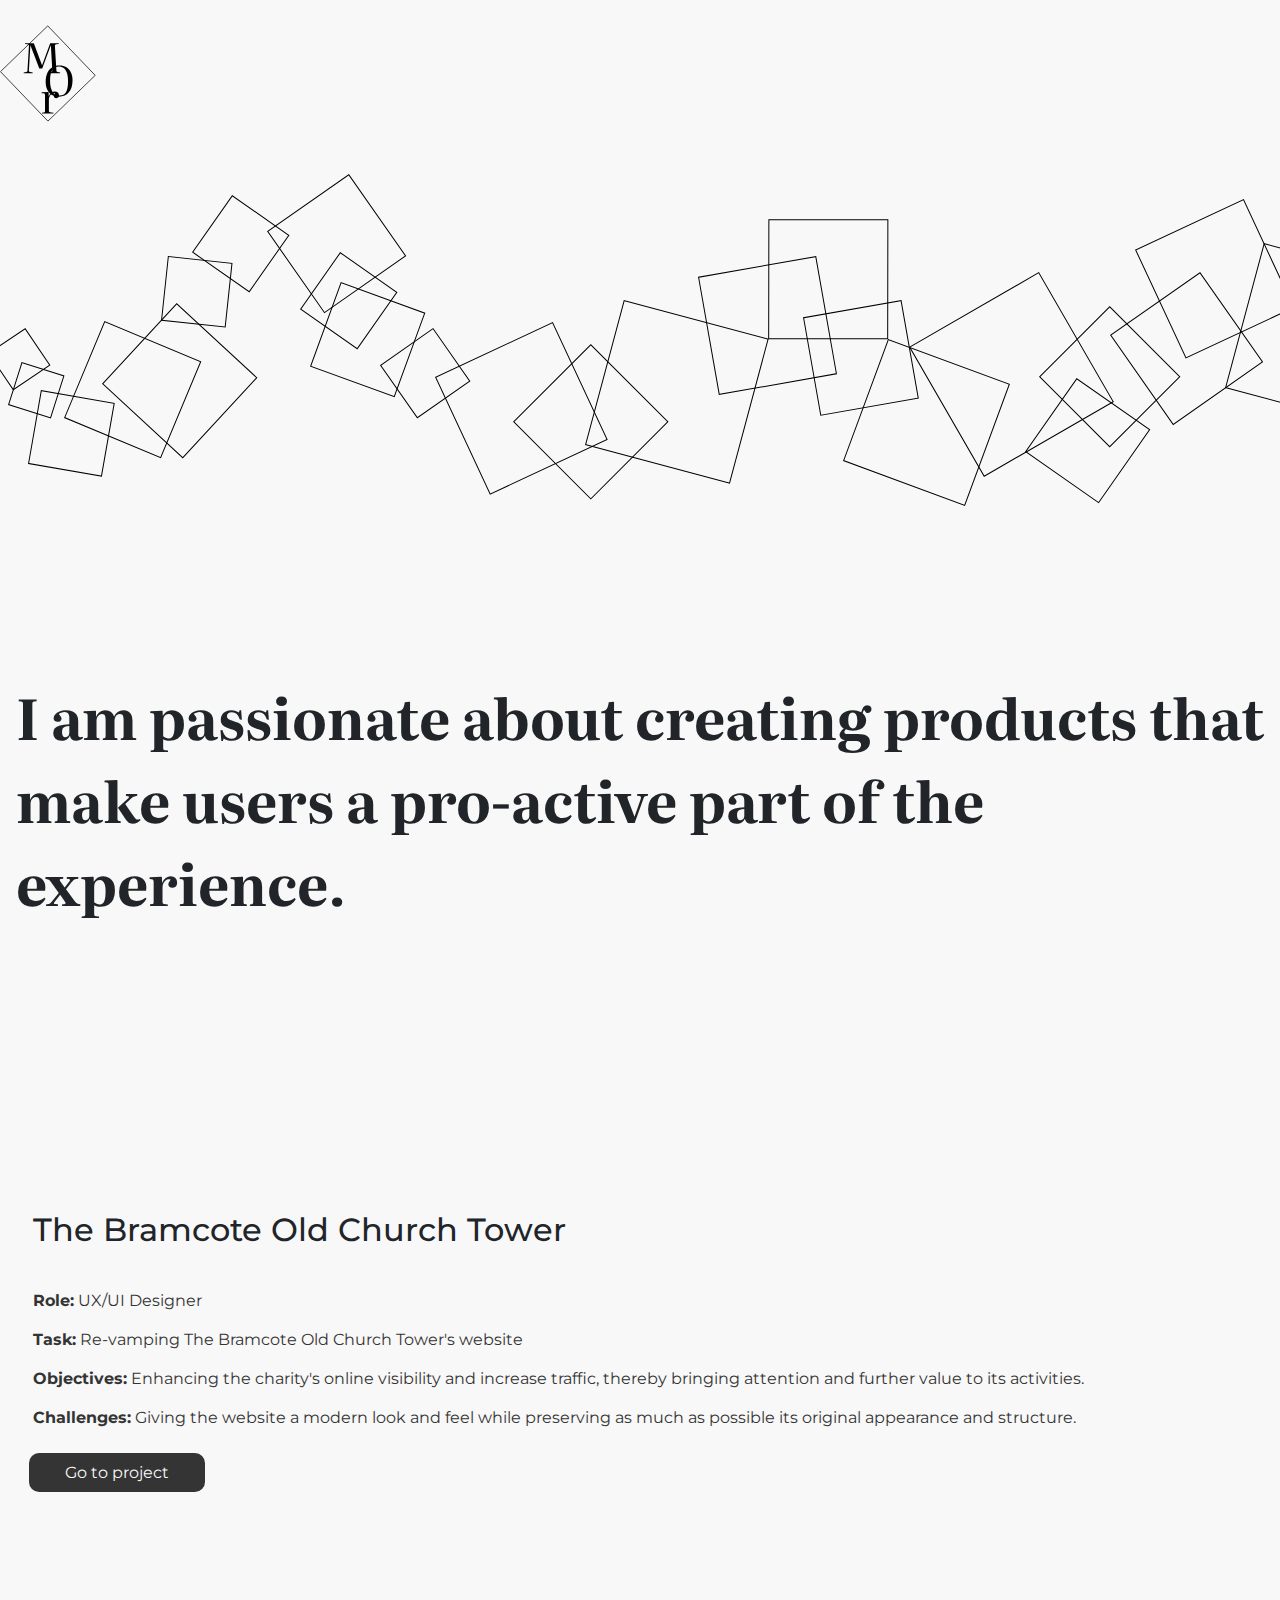
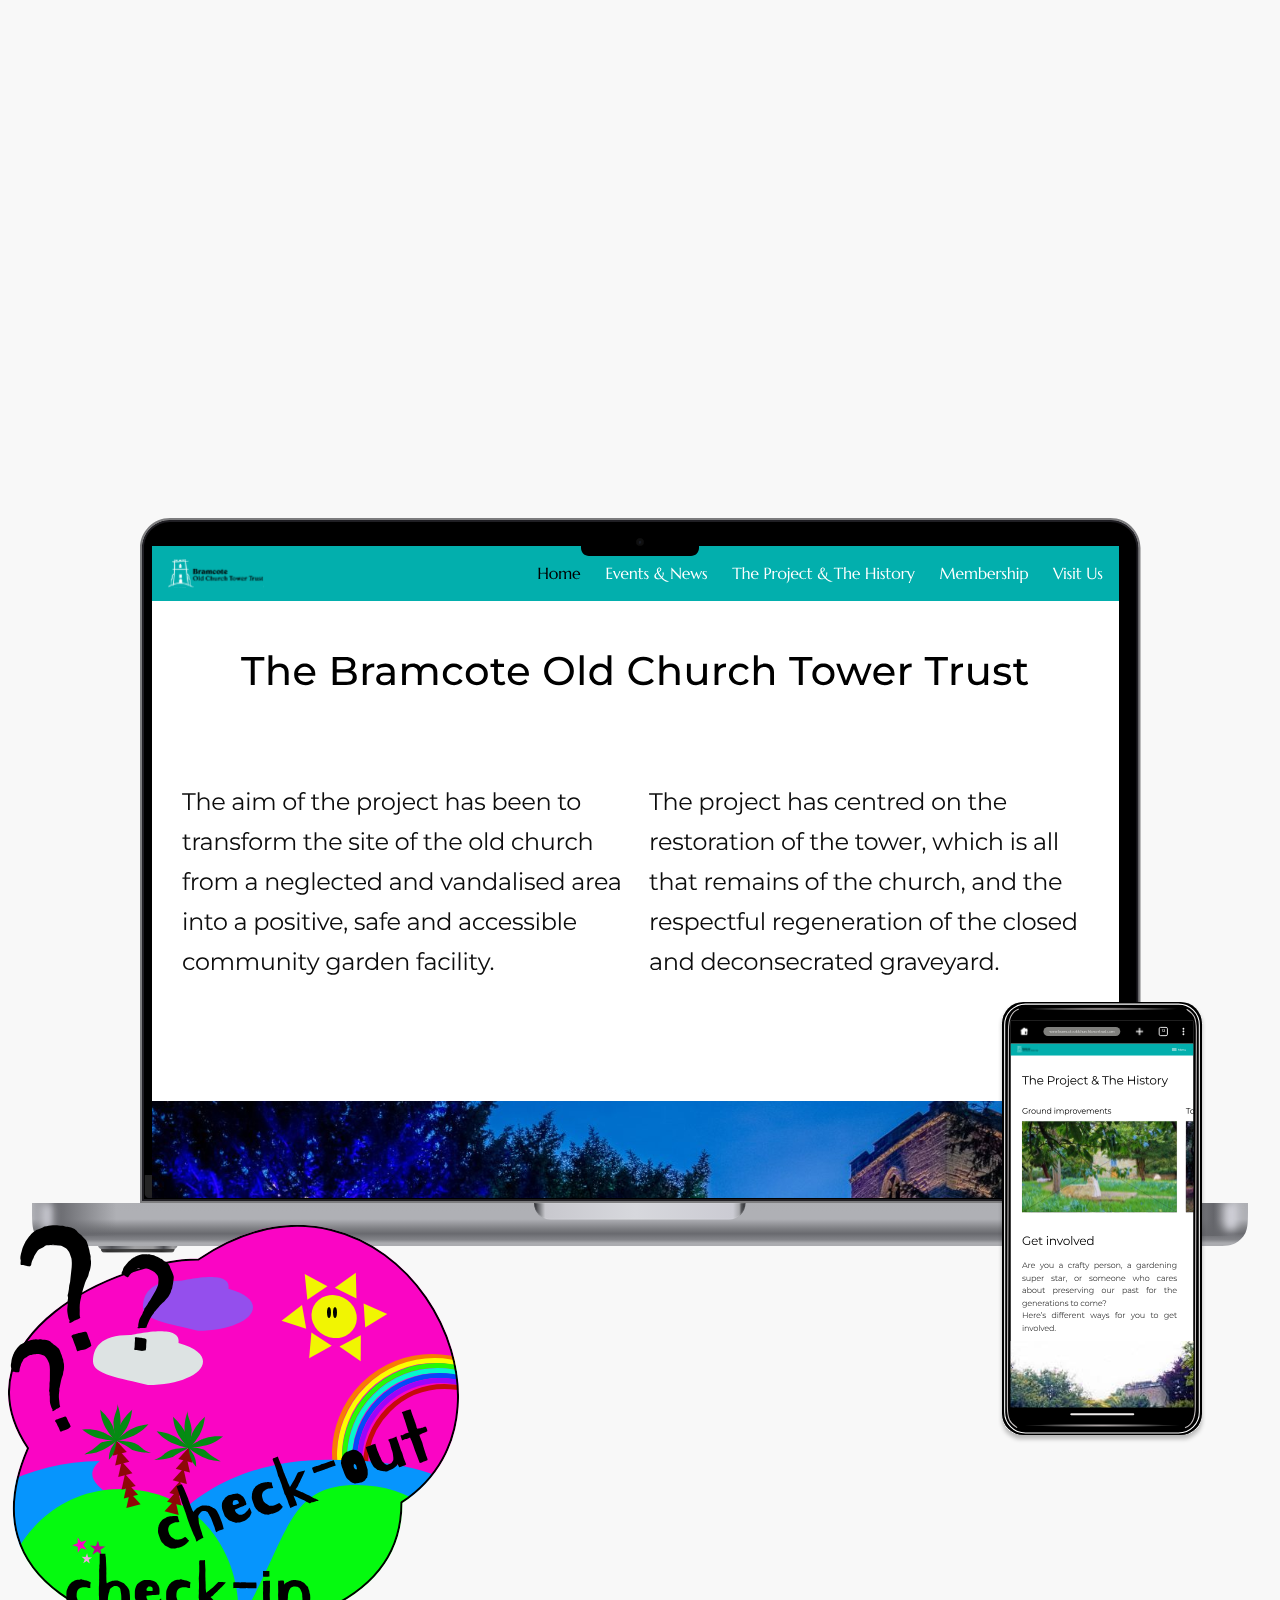
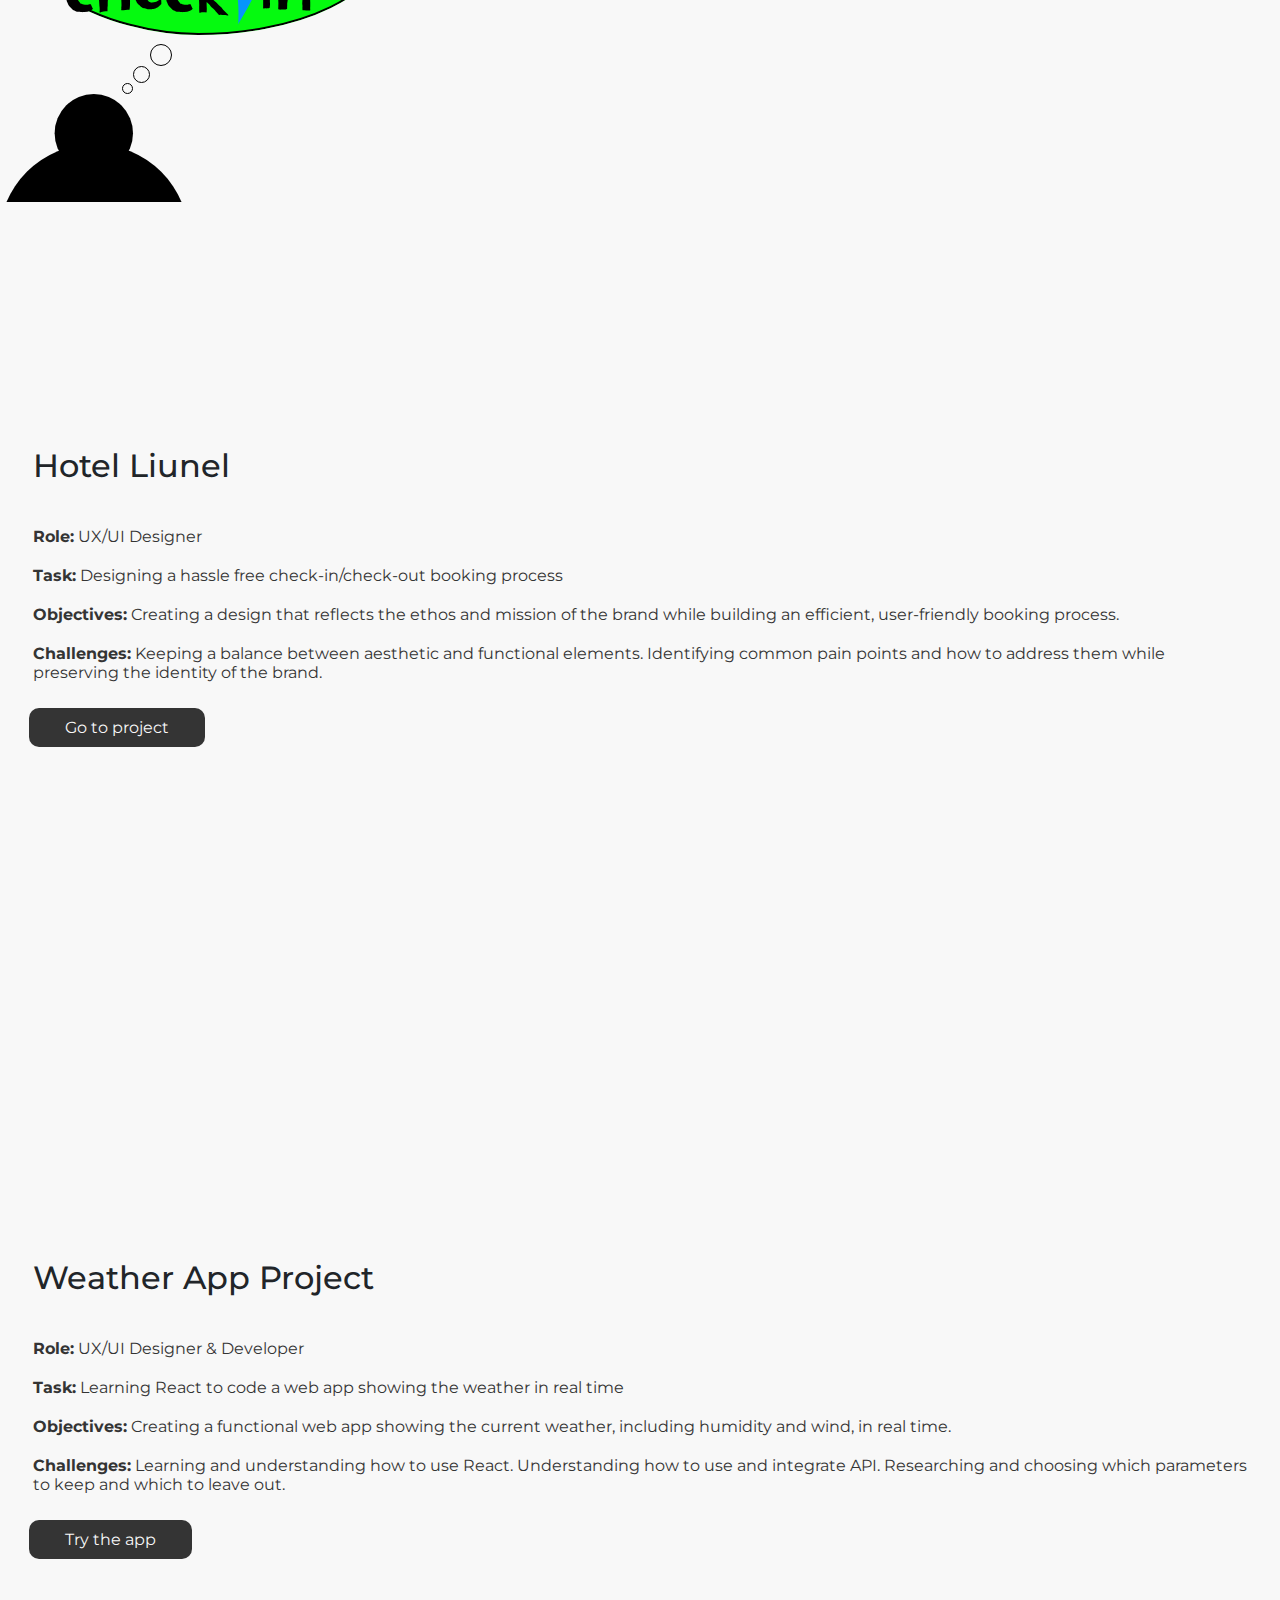
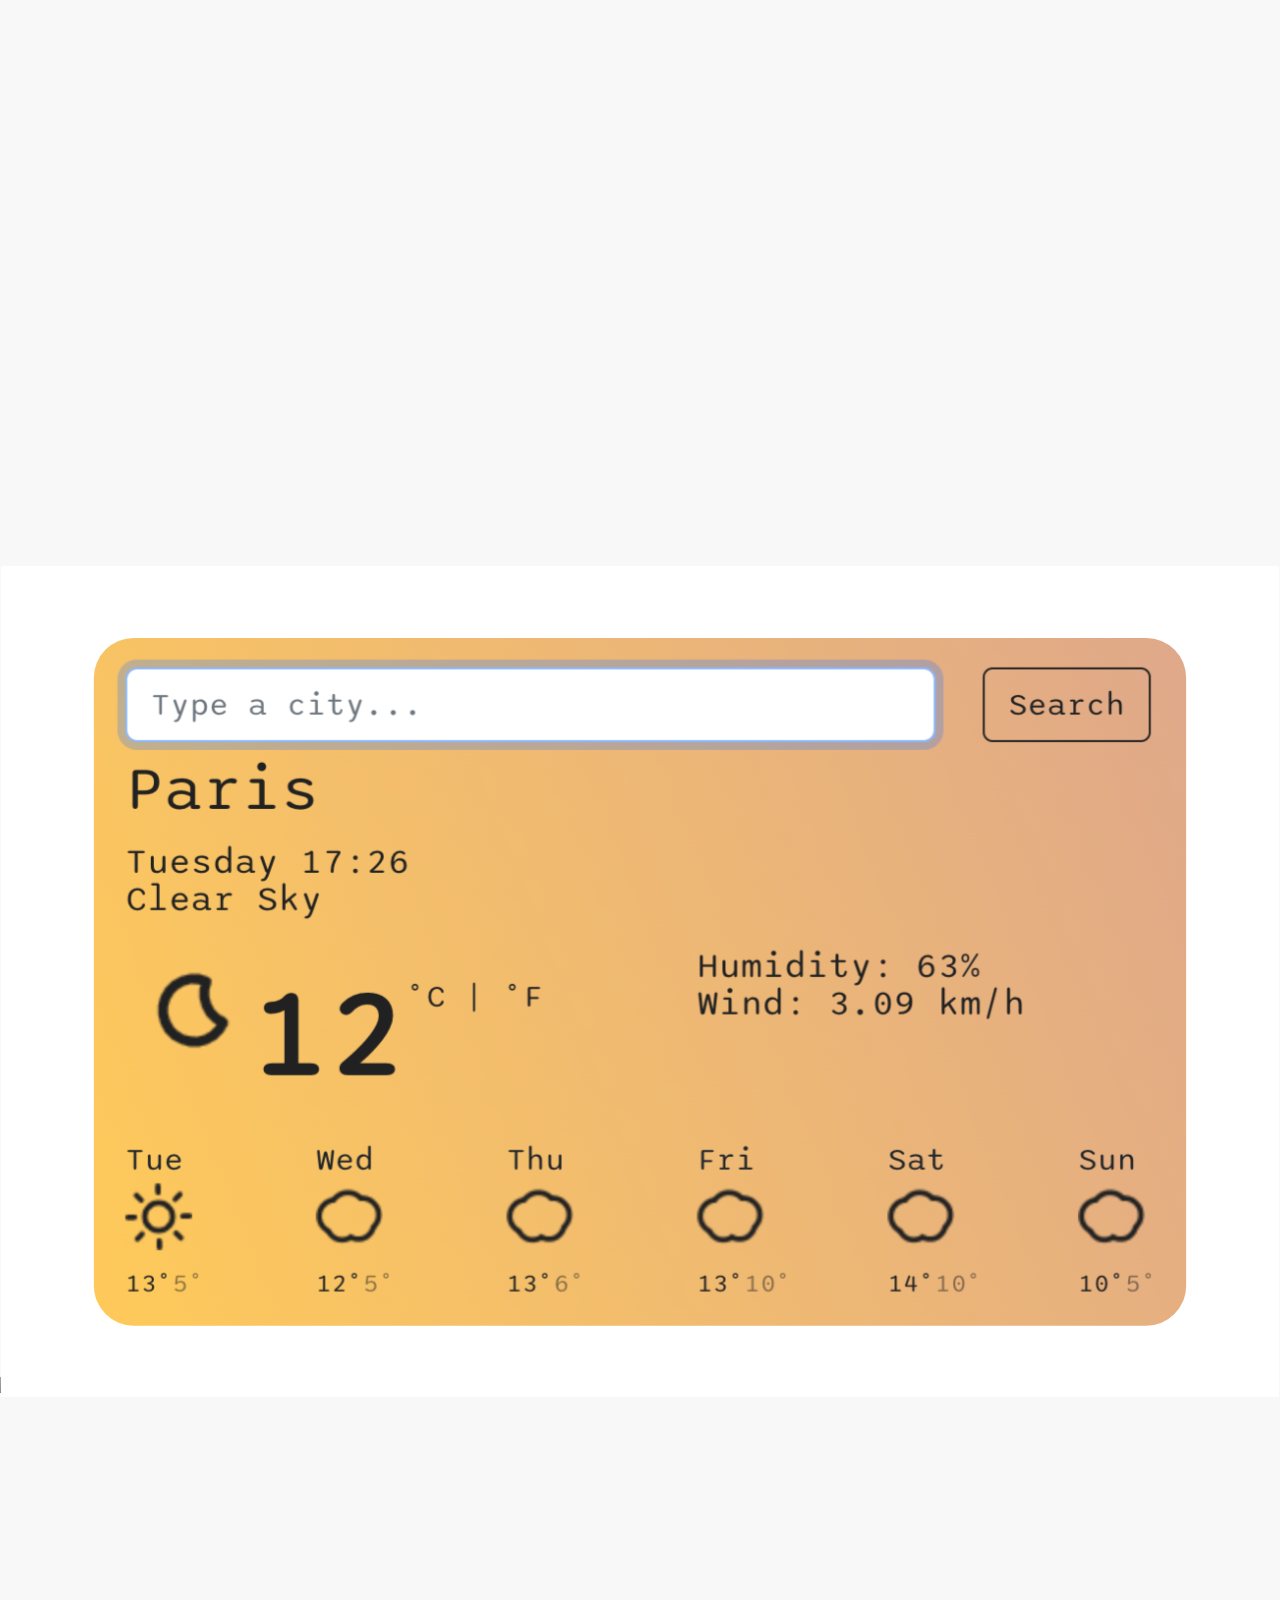
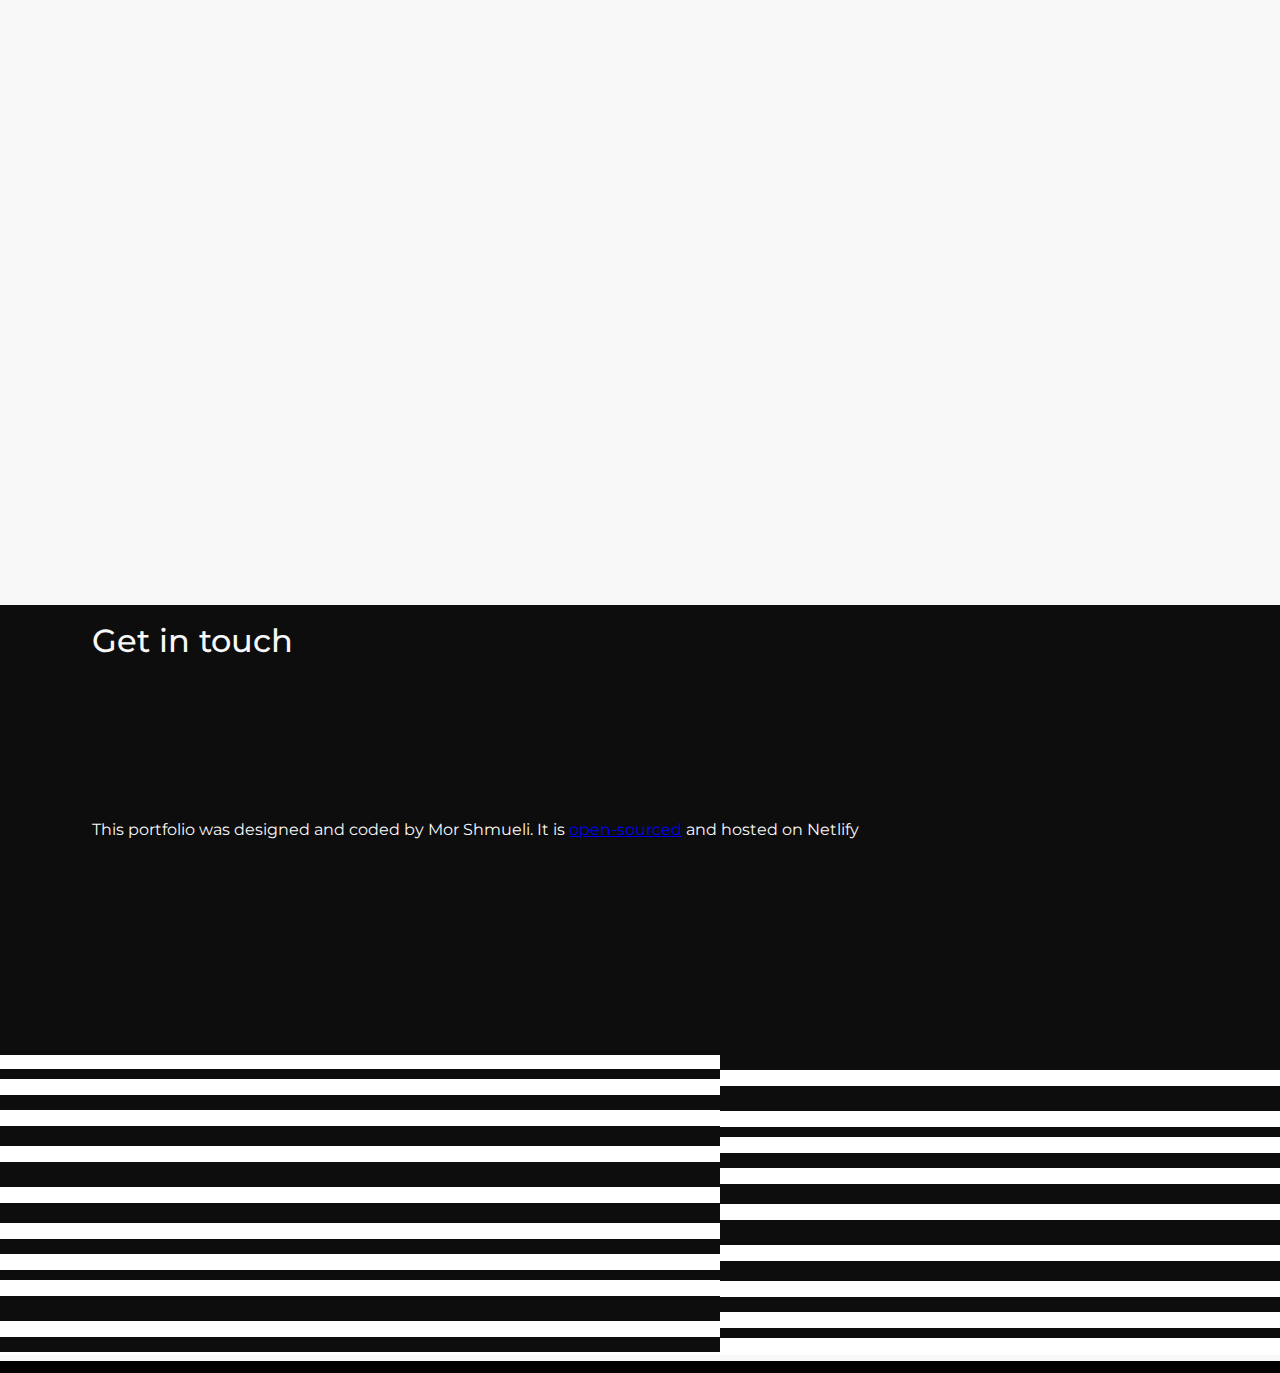
==== index.html @ 23db1588 "resized homepage" ====
<!DOCTYPE html>
<html lang="en">
  <head>
    <meta charset="UTF-8" />
    <meta http-equiv="X-UA-Compatible" content="IE=edge" />
    <meta name="viewport" content="width=device-width, initial-scale=1.0" />
    <meta
      name="description"
      content="Mor is a user experience /user interaction designer with front-end engineering skills based in London, UK. She has a multidiscplinary background having worked for many years in the art sector. She is interested in the crossing over of technology and art and how technology can improve people's life. She is keen on creative meaningful experiences through the use of technology."
    />
    <link rel="stylesheet" href="src/style.css" type="text/css" />
    <link
      href="https://cdn.jsdelivr.net/npm/bootstrap@5.0.2/dist/css/bootstrap.min.css"
      rel="stylesheet"
      integrity="sha384-EVSTQN3/azprG1Anm3QDgpJLIm9Nao0Yz1ztcQTwFspd3yD65VohhpuuCOmLASjC"
      crossorigin="anonymous"
    />
    <script
      src="https://cdn.jsdelivr.net/npm/bootstrap@5.0.2/dist/js/bootstrap.bundle.min.js"
      integrity="sha384-MrcW6ZMFYlzcLA8Nl+NtUVF0sA7MsXsP1UyJoMp4YLEuNSfAP+JcXn/tWtIaxVXM"
      crossorigin="anonymous"
    ></script>
    <link rel="preconnect" href="https://fonts.googleapis.com" />
    <link rel="preconnect" href="https://fonts.gstatic.com" crossorigin />
    <link
      href="https://fonts.googleapis.com/css2?family=Literata:ital,opsz,wght@0,7..72,200..900;1,7..72,200..900&display=swap"
      rel="stylesheet"
    />
    <link rel="preconnect" href="https://fonts.googleapis.com" />
    <link rel="preconnect" href="https://fonts.gstatic.com" crossorigin />
    <link
      href="https://fonts.googleapis.com/css2?family=Montserrat:ital,wght@0,100..900;1,100..900&display=swap"
      rel="stylesheet"
    />
    <script
      src="https://kit.fontawesome.com/6d221f4f88.js"
      crossorigin="anonymous"
    ></script>
    <link rel="icon" type="image/x-icon" href="img/favicon.png" />
    <title>Hi there 🌼| Mor Shmueli | UX|UI designer</title>
  </head>
  <body>
    <div class="container">
      <div class="logo">
        <img src="/img/logo.svg" class="logo img-fluid" />
      </div>
    </div>
    <div class="shiota_inspiration">
      <img src="img/footer_light.svg" class="img-fluid" />
    </div>

    <div class="container">
      <div class="header_hp_section">
        <h1 class="IntroHeader">
          I am passionate about creating products that make users a pro-active
          part of the experience.
        </h1>
      </div>

      <div class="row mt-5">
        <div class="col-sm-6 box_1">
          <h3 class="ProjectTitle text-start">The Bramcote Old Church Tower</h3>
          <p class="WorkSpecs"><strong>Role:</strong> UX/UI Designer</p>
          <p class="WorkSpecs">
            <strong>Task:</strong> Re-vamping The Bramcote Old Church Tower's
            website
          </p>
          <p class="WorkSpecs">
            <strong>Objectives:</strong> Enhancing the charity's online
            visibility and increase traffic, thereby bringing attention and
            further value to its activities.
          </p>
          <p class="WorkSpecs">
            <strong>Challenges:</strong> Giving the website a modern look and
            feel while preserving as much as possible its original appearance
            and structure.
          </p>

          <div class="btn_primary">
            <a href="/bramcote.html" target="_blank">Go to project</a>
          </div>
        </div>

        <div class="col-sm-6 box_2">
          <img src="img/MacBook_Pro14.svg" class="bramcote_img img-fluid" />
        </div>
      </div>

      <div class="row">
        <div class="col-sm-6 box_3">
          <img src="img/hotel_hp_img.svg" class="hotel_hp_img img-fluid" />
        </div>

        <div class="col-sm-6 box_4 mt-5">
          <h3 class="ProjectTitle text-start">Hotel Liunel</h3>
          <p class="WorkSpecs"><strong>Role:</strong> UX/UI Designer</p>
          <p class="WorkSpecs">
            <strong>Task:</strong> Designing a hassle free check-in/check-out
            booking process
          </p>
          <p class="WorkSpecs">
            <strong>Objectives:</strong> Creating a design that reflects the
            ethos and mission of the brand while building an efficient,
            user-friendly booking process.
          </p>
          <p class="WorkSpecs">
            <strong>Challenges:</strong> Keeping a balance between aesthetic and
            functional elements. Identifying common pain points and how to
            address them while preserving the identity of the brand.
          </p>
          <div class="btn_primary">
            <a href="/bramcote.html" target="_blank">Go to project</a>
          </div>
        </div>
      </div>

      <div class="row mt-5">
        <div class="col-sm-6 box_5">
          <h3 class="ProjectTitle text-start">Weather App Project</h3>
          <p class="WorkSpecs">
            <strong>Role:</strong> UX/UI Designer & Developer
          </p>
          <p class="WorkSpecs">
            <strong>Task:</strong> Learning React to code a web app showing the
            weather in real time
          </p>
          <p class="WorkSpecs">
            <strong>Objectives:</strong> Creating a functional web app showing
            the current weather, including humidity and wind, in real time.
          </p>
          <p class="WorkSpecs">
            <strong>Challenges:</strong> Learning and understanding how to use
            React. Understanding how to use and integrate API. Researching and
            choosing which parameters to keep and which to leave out.
          </p>

          <div class="btn_primary">
            <a
              href="https://silly-snickerdoodle-b13321.netlify.app/"
              target="_blank"
              >Try the app</a
            >
          </div>
        </div>
        <div class="col-sm-6 box_6">
          <img
            src="/img/weather-app-project.svg"
            class="weather_app_img img-fluid"
          />
        </div>
      </div>

      <div class="row">
        <div class="col-sm-6 box_7">
          <img src="img/about-me-img.svg" class="about-me-img img-fluid" />
        </div>
        <div class="col-sm-6 box_8">
          <h1 class="IntroHeader text-center"></h1>
        </div>
      </div>
    </div>

    <div class="footer">
      <h3 class="Get_in_touch text-start">Get in touch</h3>
      <div class="social">
        <span>
          <a href="mailto:morshmueli88@gmail.com"
            ><i class="fas fa-envelope-square"></i
          ></a>
        </span>
        <span>
          <a
            href="https://www.linkedin.com/in/mor-shmueli-3a657298/"
            target="_blank"
            title="Mor's linkedin"
            ><i class="fab fa-linkedin"></i
          ></a>
        </span>
        <span
          ><a
            href="https://github.com/Mor-coder"
            target="_blank"
            title="Mor's github"
            ><i class="fab fa-github"></i></a
        ></span>
      </div>
      <p class="last_p text-start">
        This portfolio was designed and coded by Mor Shmueli. It is
        <a
          href="https://github.com/Mor-coder"
          target="_blank"
          title="Mor's github"
          >open-sourced</a
        >
        and hosted on Netlify
      </p>
    </div>

    <img src="/img/header_img.svg" class="header_img img-fluid" />
    <div class="loop-container">
      <div class="line black-line"></div>
    </div>
  </body>
</html>
---- src/style.css ----
:root {
  --text-color: #343434;
  --title-color: #212529;
  --box-shadow: 3px 1px 5px rgb(143, 141, 141);
  --branding-font: "Literata", serif;
  --second-font: "Montserrat", sans-serif;
  --color-bg: #f8f8f8;
}

.btn_primary {
  display: inline-block;
  align-items: flex-end;
  font-size: 16px;
  text-align: center;
  font-family: var(--second-font);
  padding: 10px 36px;
  margin: 16px 0 40px 28px;
  background-color: #343434;
  color: #f8f8f8;
  border: none;
  border-radius: 10px;
}

.btn_primary a {
  text-decoration: none;
  color: #f8f8f8;
}

.btn_primary:hover,
.btn_primary a:hover {
  background-color: #5d5c5c;
  color: #f8f8f8;
  border: 1px solid transparent;
}

.go_back_text {
  text-decoration: none;
  color: var(--text-color);
}

.material-symbols-outlined {
  vertical-align: top;
}

.go_back_text:hover {
  color: rgb(8, 209, 42);
}

p {
  font-family: var(--second-font);
  color: var(--text-color);
  font-size: 16px;
  padding: 16px 16px;
  margin: 0 16px;
  text-align: start;
}

.IntroHeader {
  font-size: 3.5rem;
  font-family: var(--branding-font);
  color: var(--title-color);
  max-width: 100%;
  min-height: 50vh;
  padding: 16px 16px;
  margin-top: 10%;
}

.WorkWorkWork {
  font-size: 3rem;
  font-family: var(--second-font);
  color: var(--title-color);
  padding: 0 0 16px 16px;
  margin: 0 auto;
}

.ProjectTitle,
.Get_in_touch {
  font-family: var(--second-font);
  color: var(--title-color);
  padding: 16px 16px;
  margin: 16px;
  font-size: 2rem;
  font-weight: 500;
  text-align: start;
}

.Get_in_touch {
  color: var(--color-bg);
  margin: 0 36px;
  padding: 16px 56px;
}

.WorkSpecs {
  font-family: var(--second-font);
  color: var(--text-color);
  font-size: 16px;
  font-weight: 400;
  text-align: start;
  padding: 10px 16px;
}

body {
  background-color: var(--color-bg);
  margin: 0;
  padding: 0;
}

.logo {
  display: block;
  padding: 12px 0 0 0;
  width: 6em;
  height: auto;
}

.shiota_inspiration {
  display: block;
  max-width: 100%;
  height: auto;
  margin: 0 auto;
}

.box_1,
.box_2,
.box_3,
.box_4,
.box_5,
.box_6,
.box_8,
.box_9 {
  height: 90vh;
  border: 0.5px solid transparent;
}

.about-me-img,
.bramcote_img,
.weather_app_img,
.tower {
  display: block;
  margin: 0 auto;
  max-width: 100%;
  height: auto;
  margin-top: 10%;
}

.social {
  display: block;
  text-align: start;
  font-size: 30px;
  margin: 0 36px;
  padding: 8px 56px;
}

.social a {
  color: var(--color-bg);
}

.social a:hover {
  color: var(--text-color);
}

.loop-container {
  position: relative;
  width: 100%;
  height: 2px;
}

.line {
  position: absolute;
  height: 12px;
  width: 100%;
  animation: moveLoop 5s linear infinite;
}

.black-line {
  background-color: #000;
  top: 2px;
}

.footer {
  background-color: #0e0d0d;
  max-width: 100%;
  height: 50vh;
}

@keyframes moveLoop {
  0% {
    top: -280px;
  }
  100% {
    top: 0%;
  }
}

@media (max-width: 576px) {
  .shiota_inspiration,
  .loop-container,
  .line,
  .black-line,
  .header_img {
    display: none;
  }
}

.last_p {
  font-size: 16px;
  font-family: var(--second-font);
  color: var(--color-bg);
  padding-top: 10%;
  margin: 0 36px;
  padding-left: 56px;
}
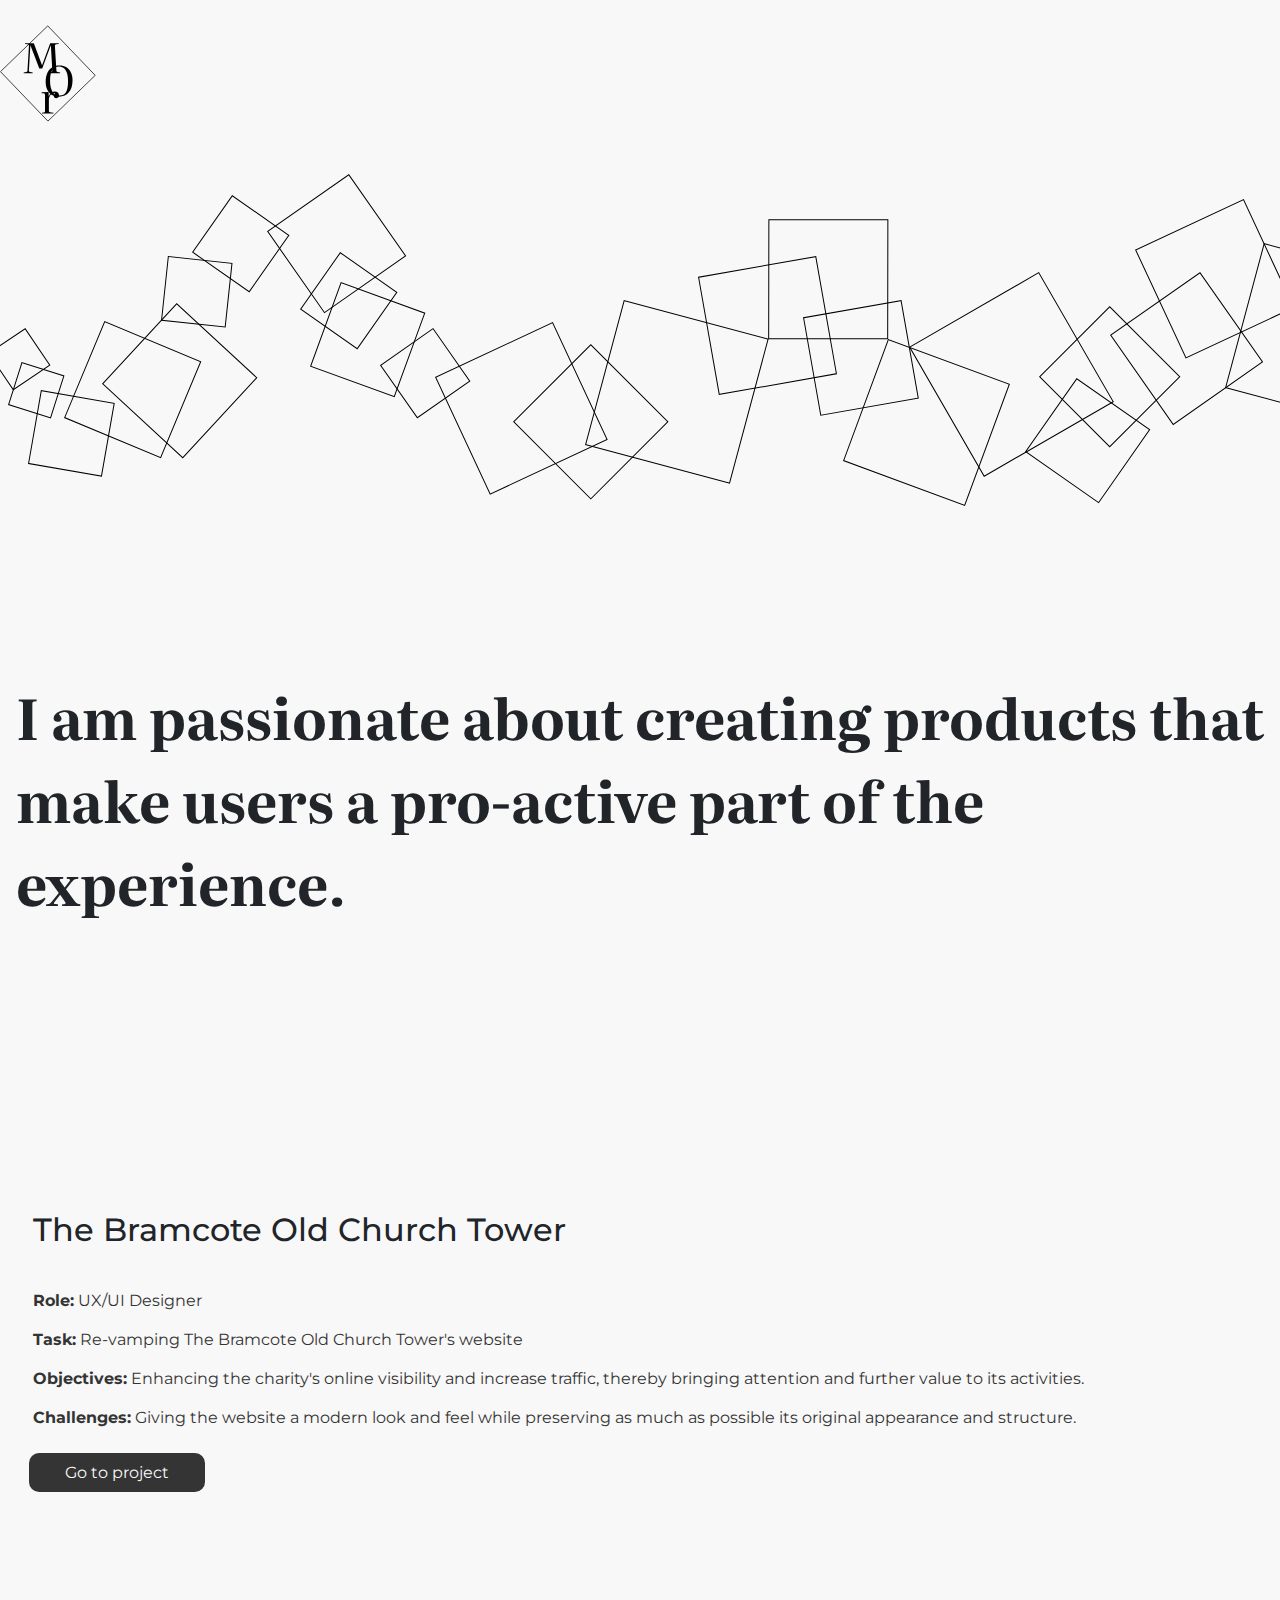
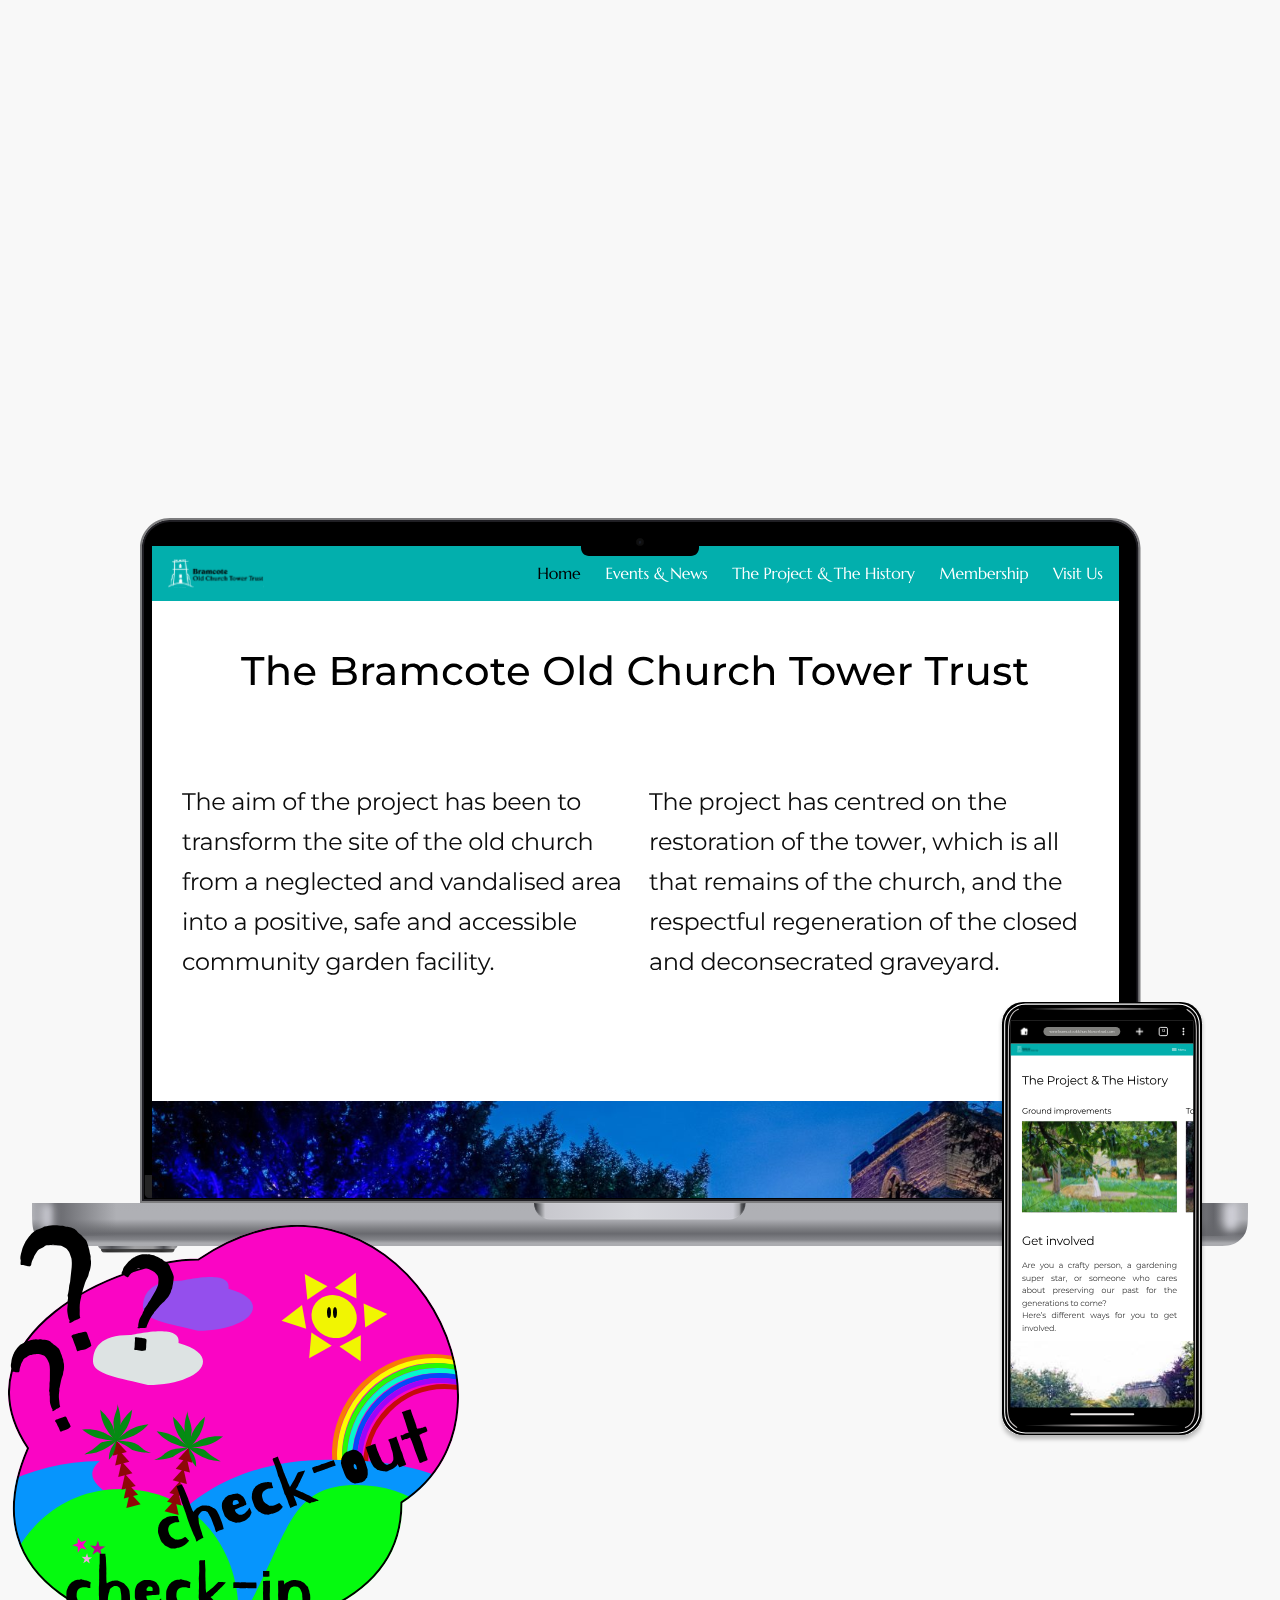
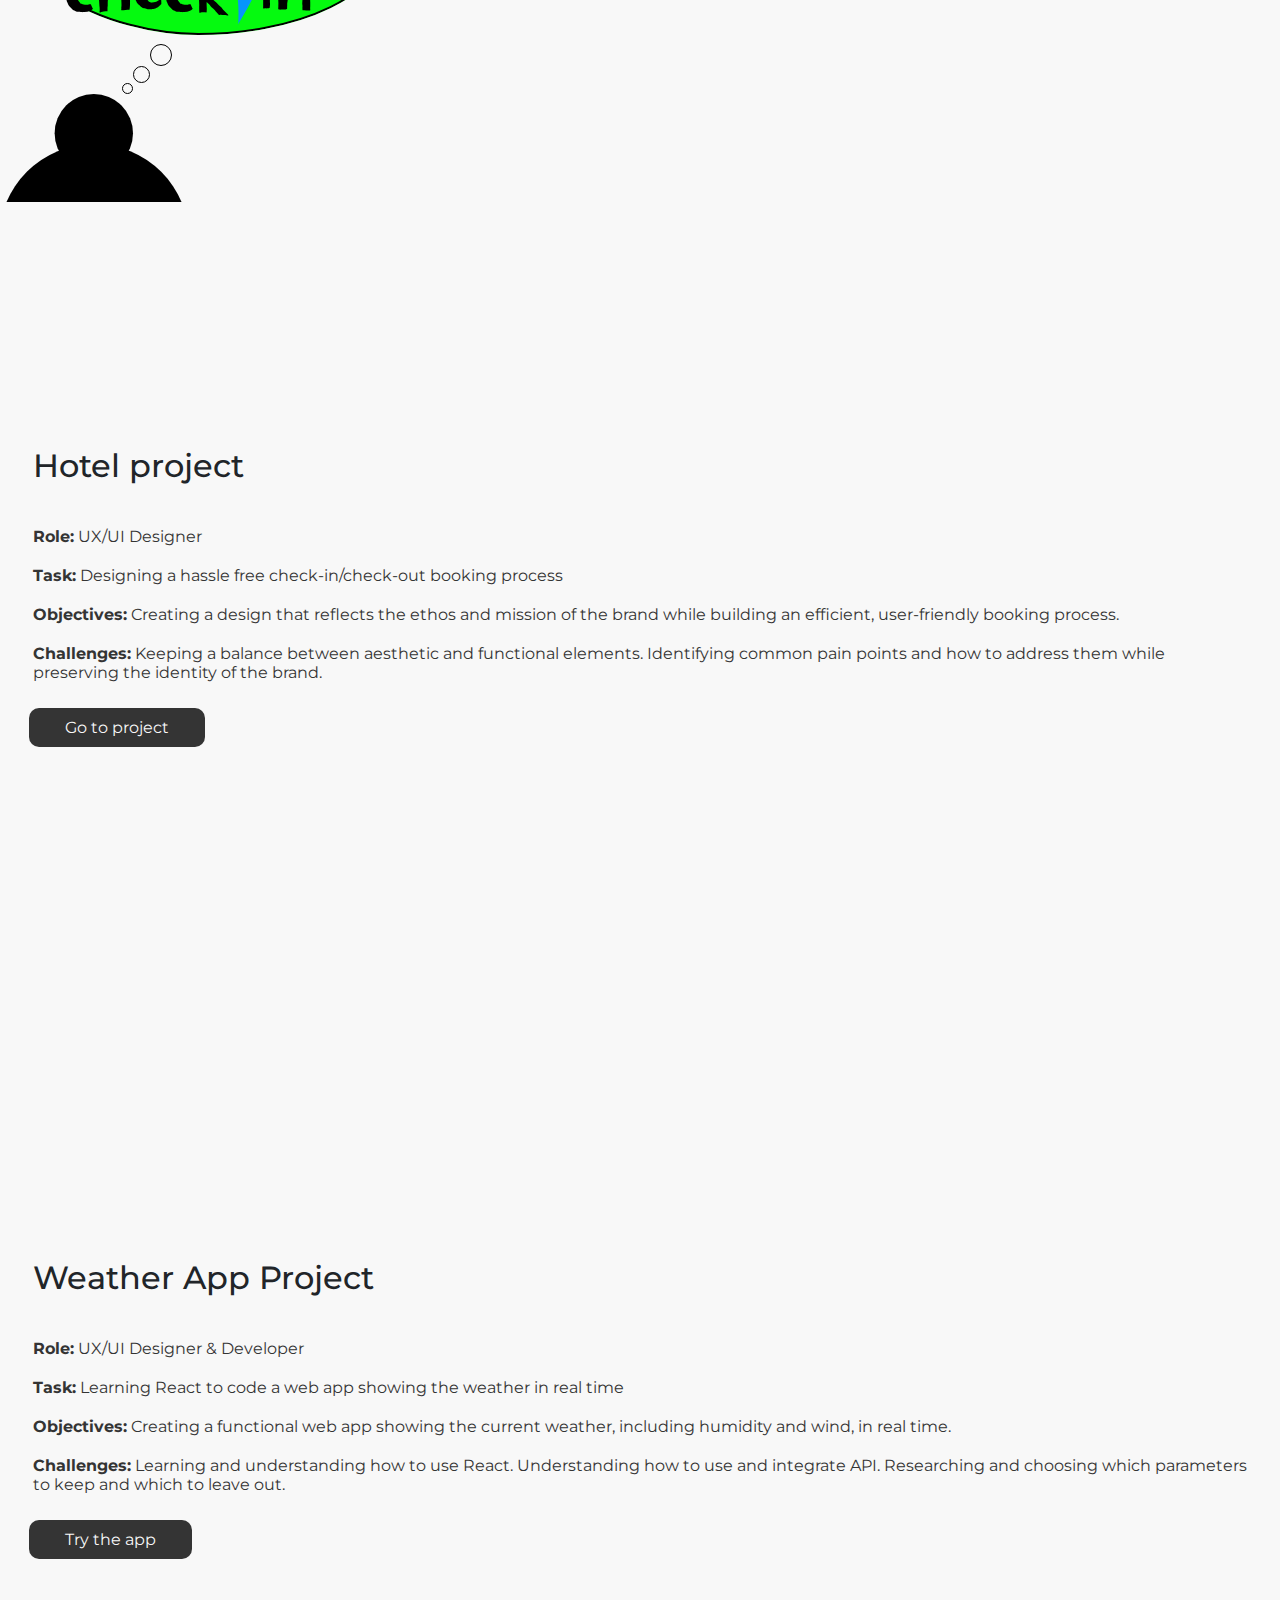
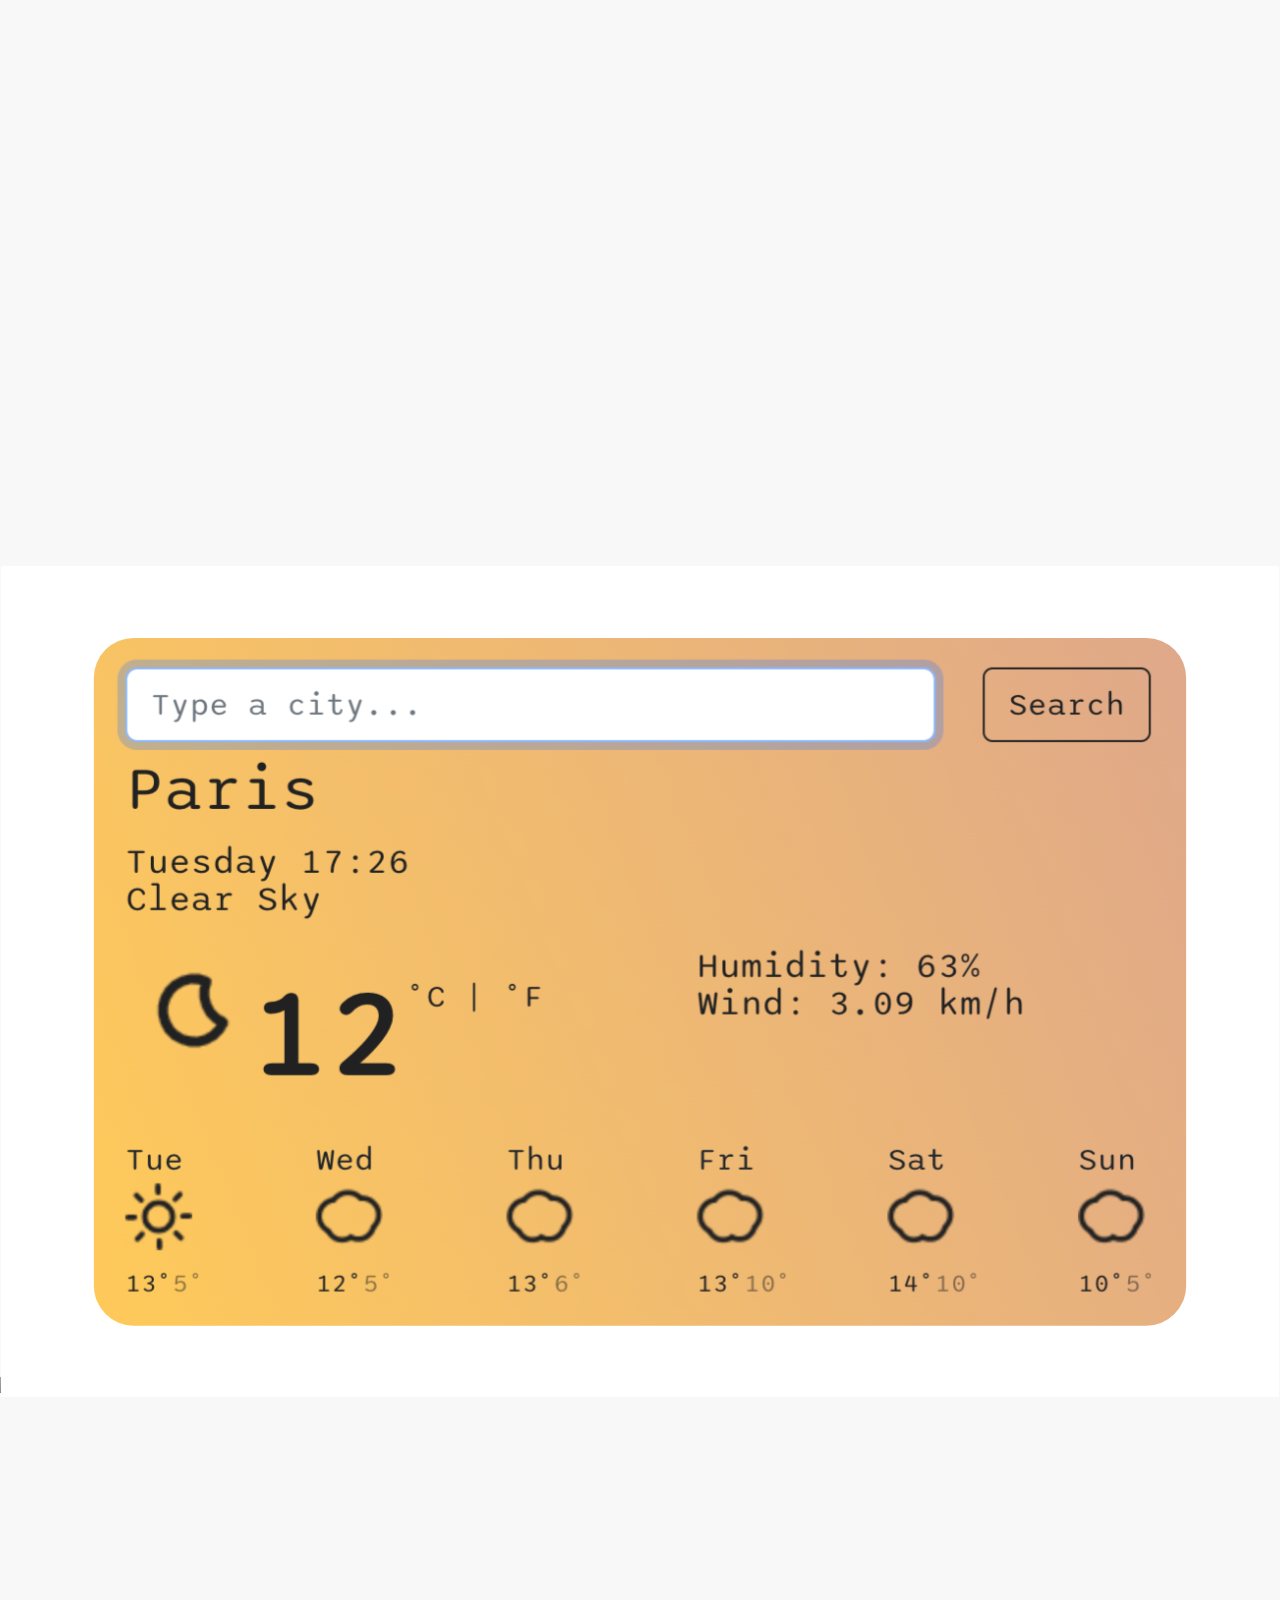
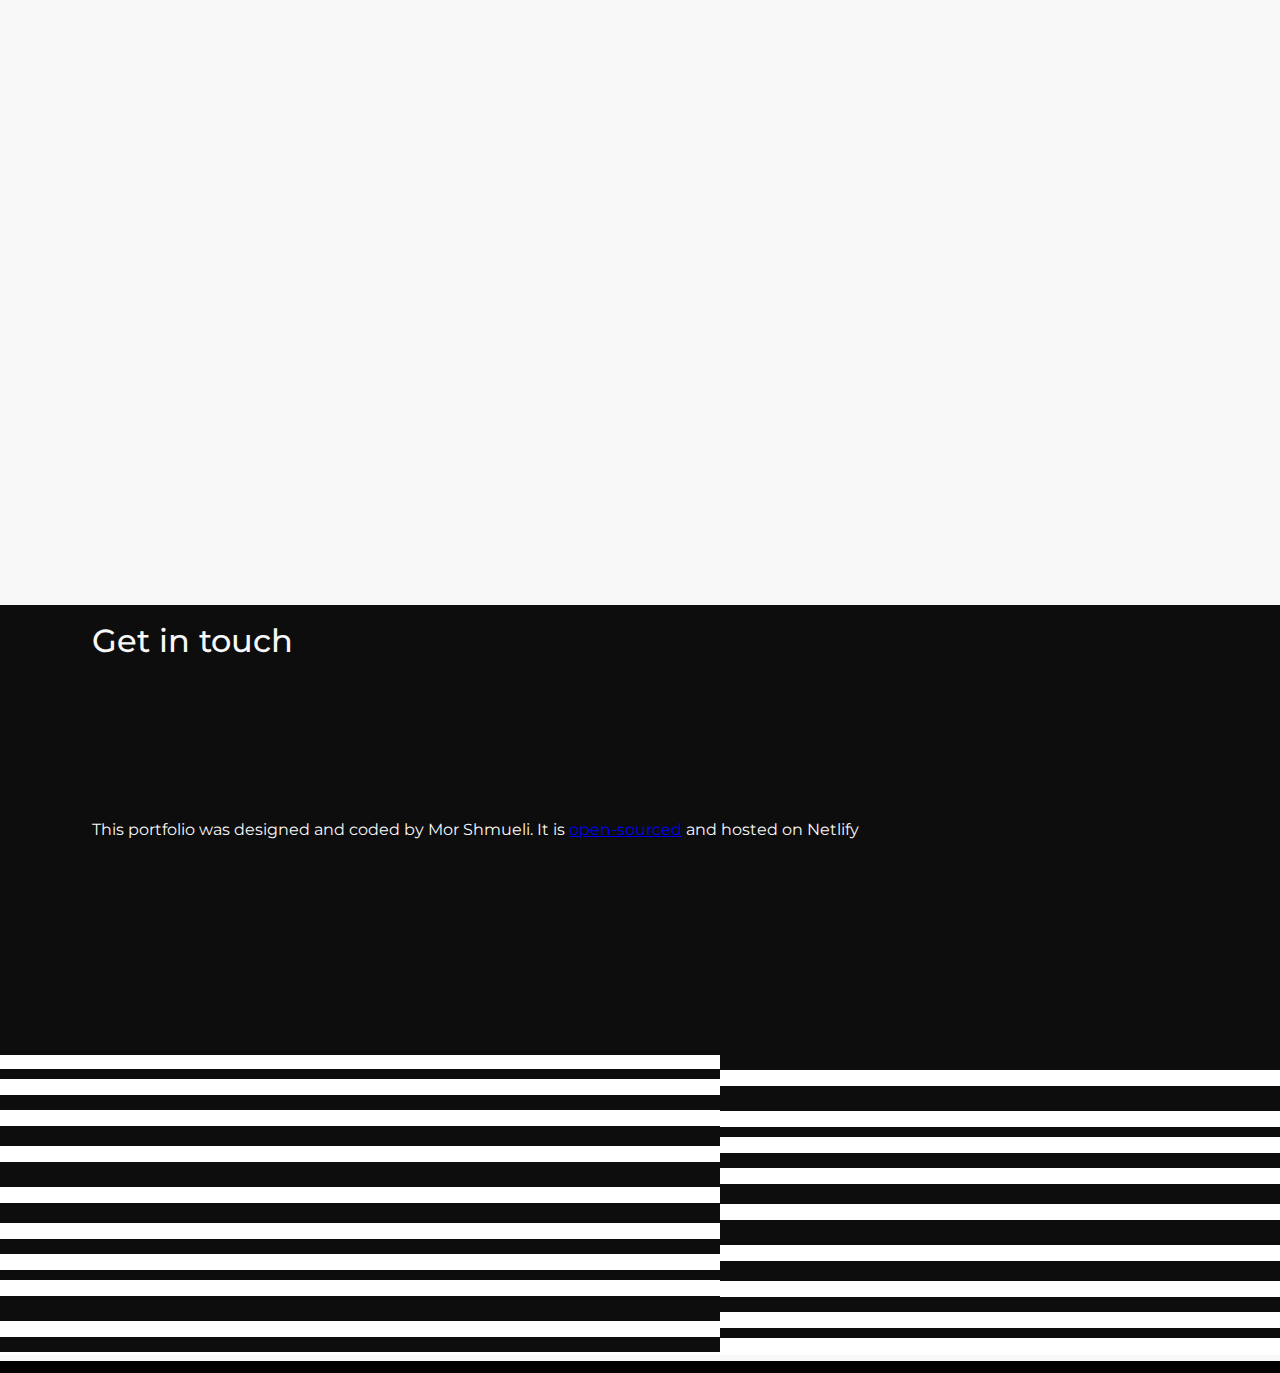
==== commit 3a495164: "fixed primary btns homepage" ====
--- a/index.html
+++ b/index.html
@@ -76,8 +76,10 @@
             and structure.
           </p>
 
-          <div class="btn_primary">
-            <a href="/bramcote.html" target="_blank">Go to project</a>
+          <div>
+            <a href="/bramcote.html" target="_blank"
+              ><button class="btn_primary">Go to project</button></a
+            >
           </div>
         </div>
 
@@ -92,7 +94,7 @@
         </div>
 
         <div class="col-sm-6 box_4 mt-5">
-          <h3 class="ProjectTitle text-start">Hotel Liunel</h3>
+          <h3 class="ProjectTitle text-start">Hotel project</h3>
           <p class="WorkSpecs"><strong>Role:</strong> UX/UI Designer</p>
           <p class="WorkSpecs">
             <strong>Task:</strong> Designing a hassle free check-in/check-out
@@ -108,8 +110,11 @@
             functional elements. Identifying common pain points and how to
             address them while preserving the identity of the brand.
           </p>
-          <div class="btn_primary">
-            <a href="/bramcote.html" target="_blank">Go to project</a>
+
+          <div>
+            <a href="/hotel-project.html" target="_blank"
+              ><button class="btn_primary">Go to project</button></a
+            >
           </div>
         </div>
       </div>
@@ -134,14 +139,15 @@
             choosing which parameters to keep and which to leave out.
           </p>
 
-          <div class="btn_primary">
+          <div>
             <a
               href="https://silly-snickerdoodle-b13321.netlify.app/"
               target="_blank"
-              >Try the app</a
+              ><button class="btn_primary">Try the app</button></a
             >
           </div>
         </div>
+
         <div class="col-sm-6 box_6">
           <img
             src="/img/weather-app-project.svg"
--- a/src/style.css
+++ b/src/style.css
@@ -184,7 +184,7 @@
 
 @keyframes moveLoop {
   0% {
-    top: -280px;
+    top: -270px;
   }
   100% {
     top: 0%;
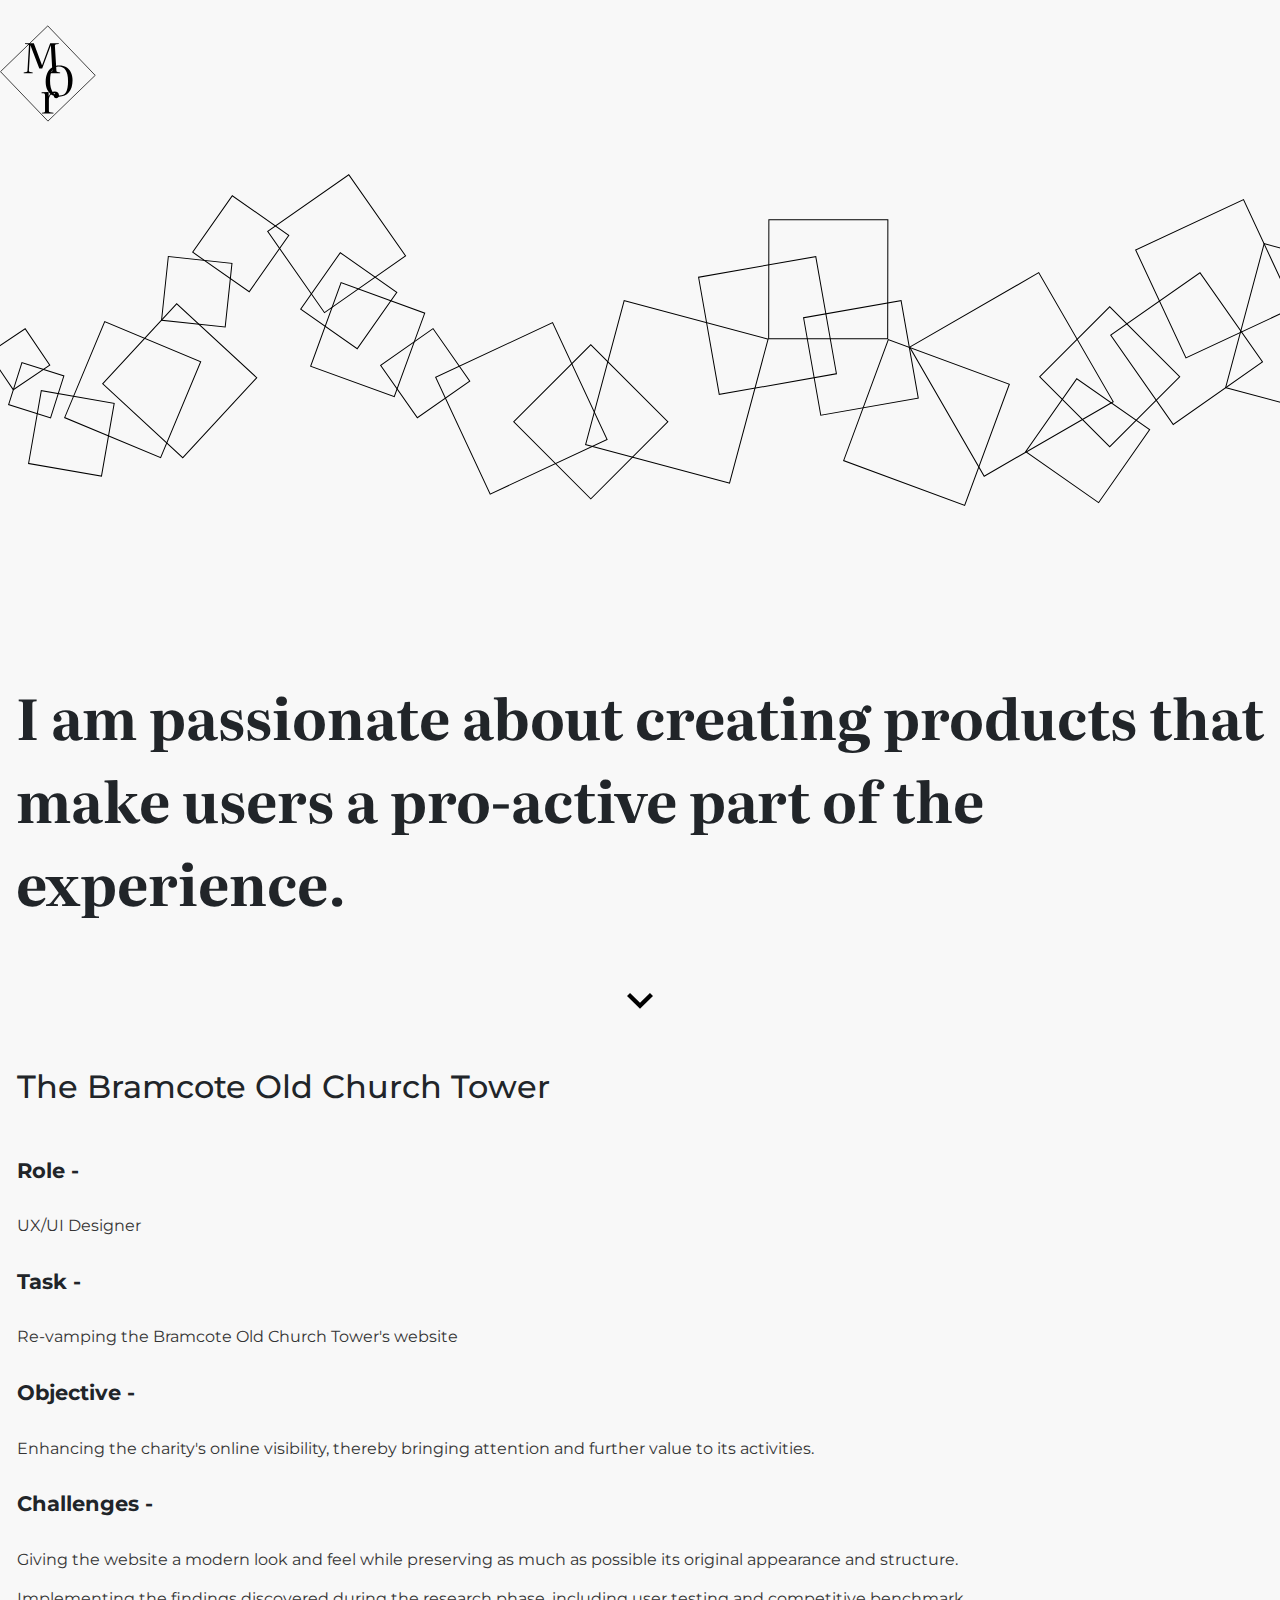
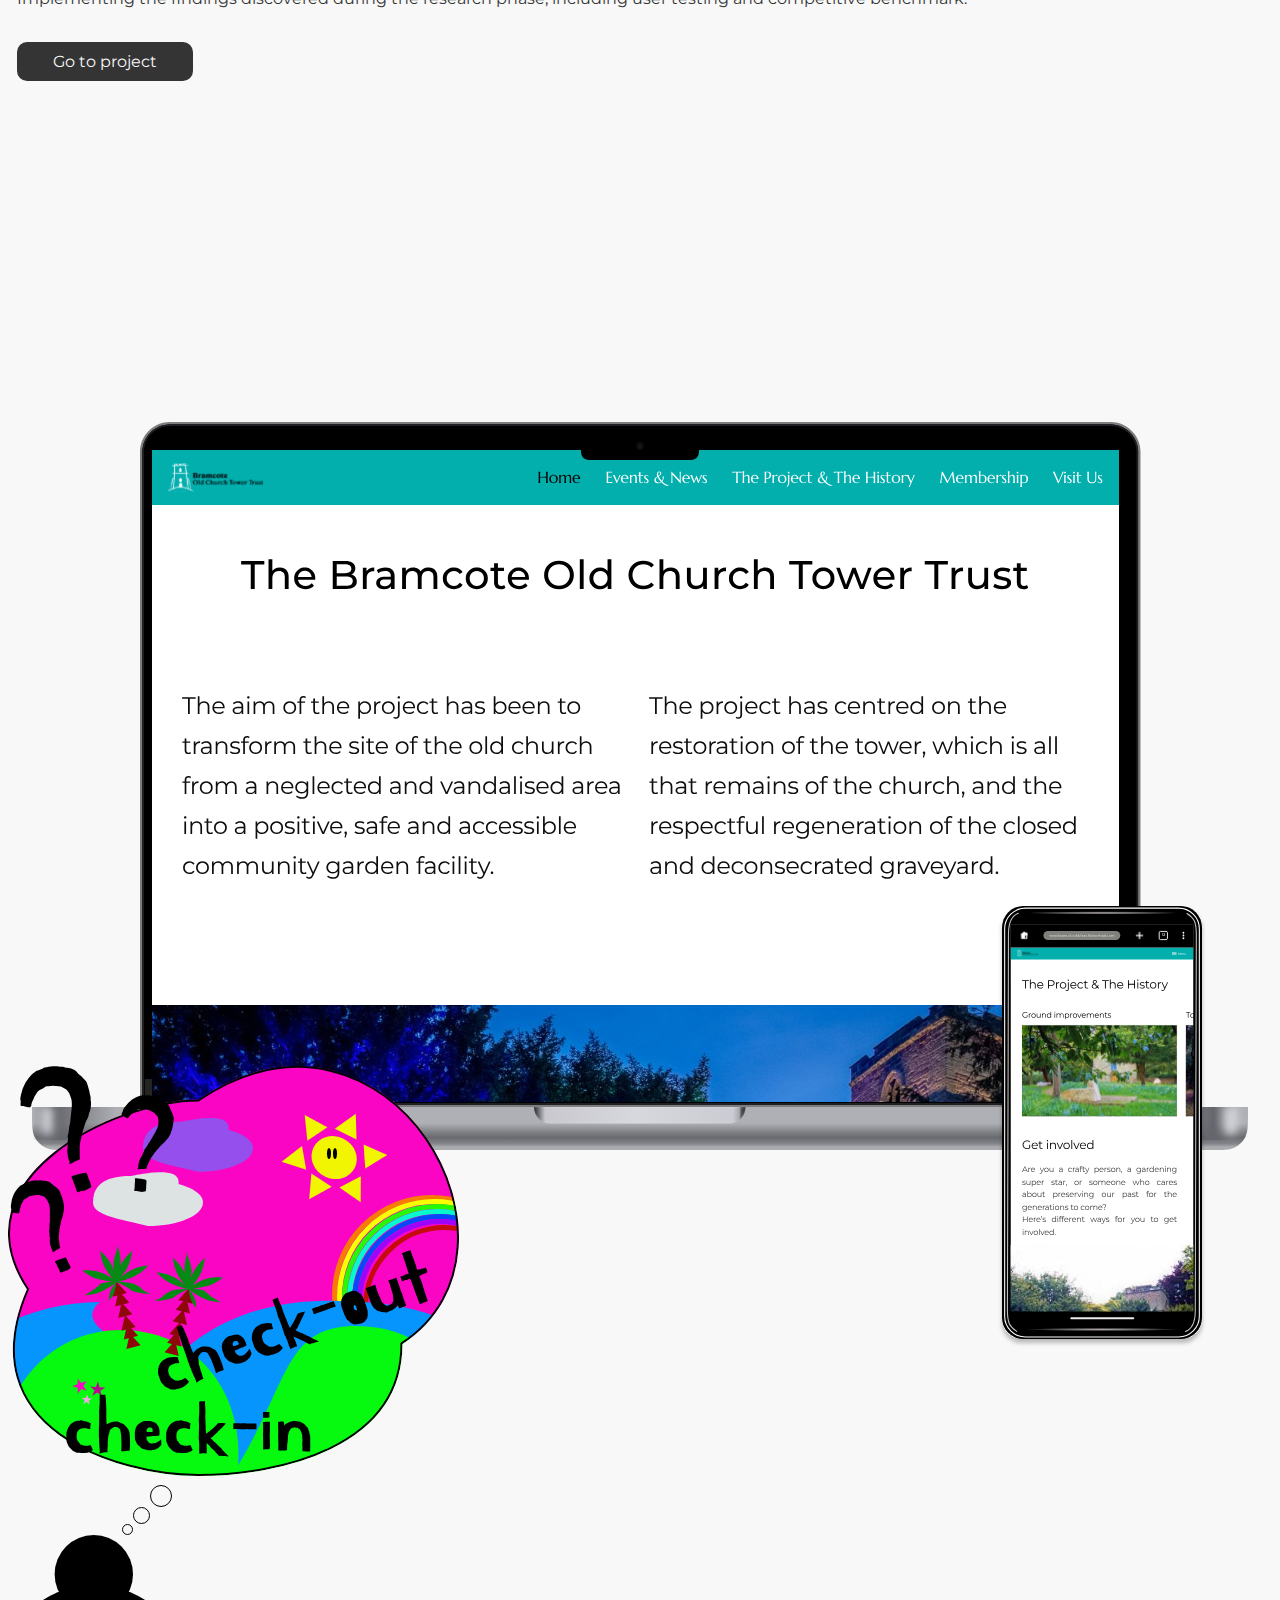
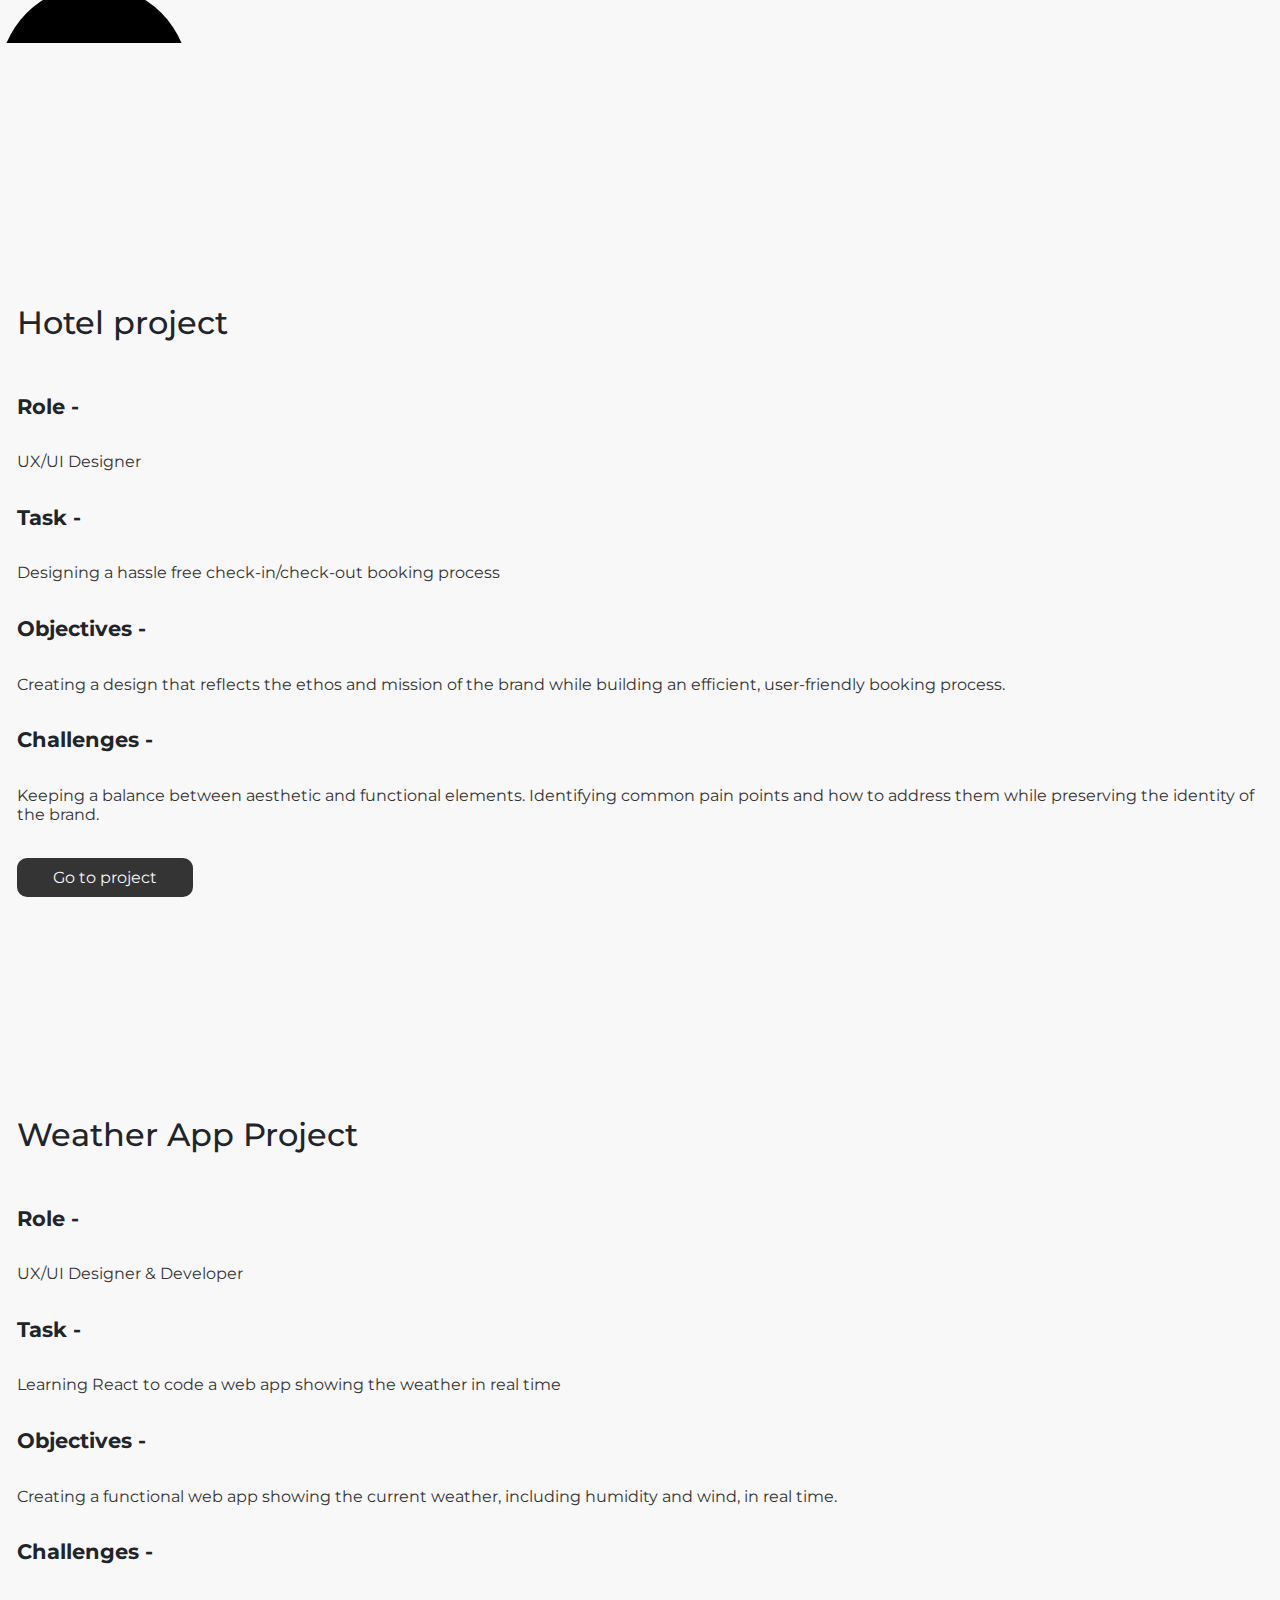
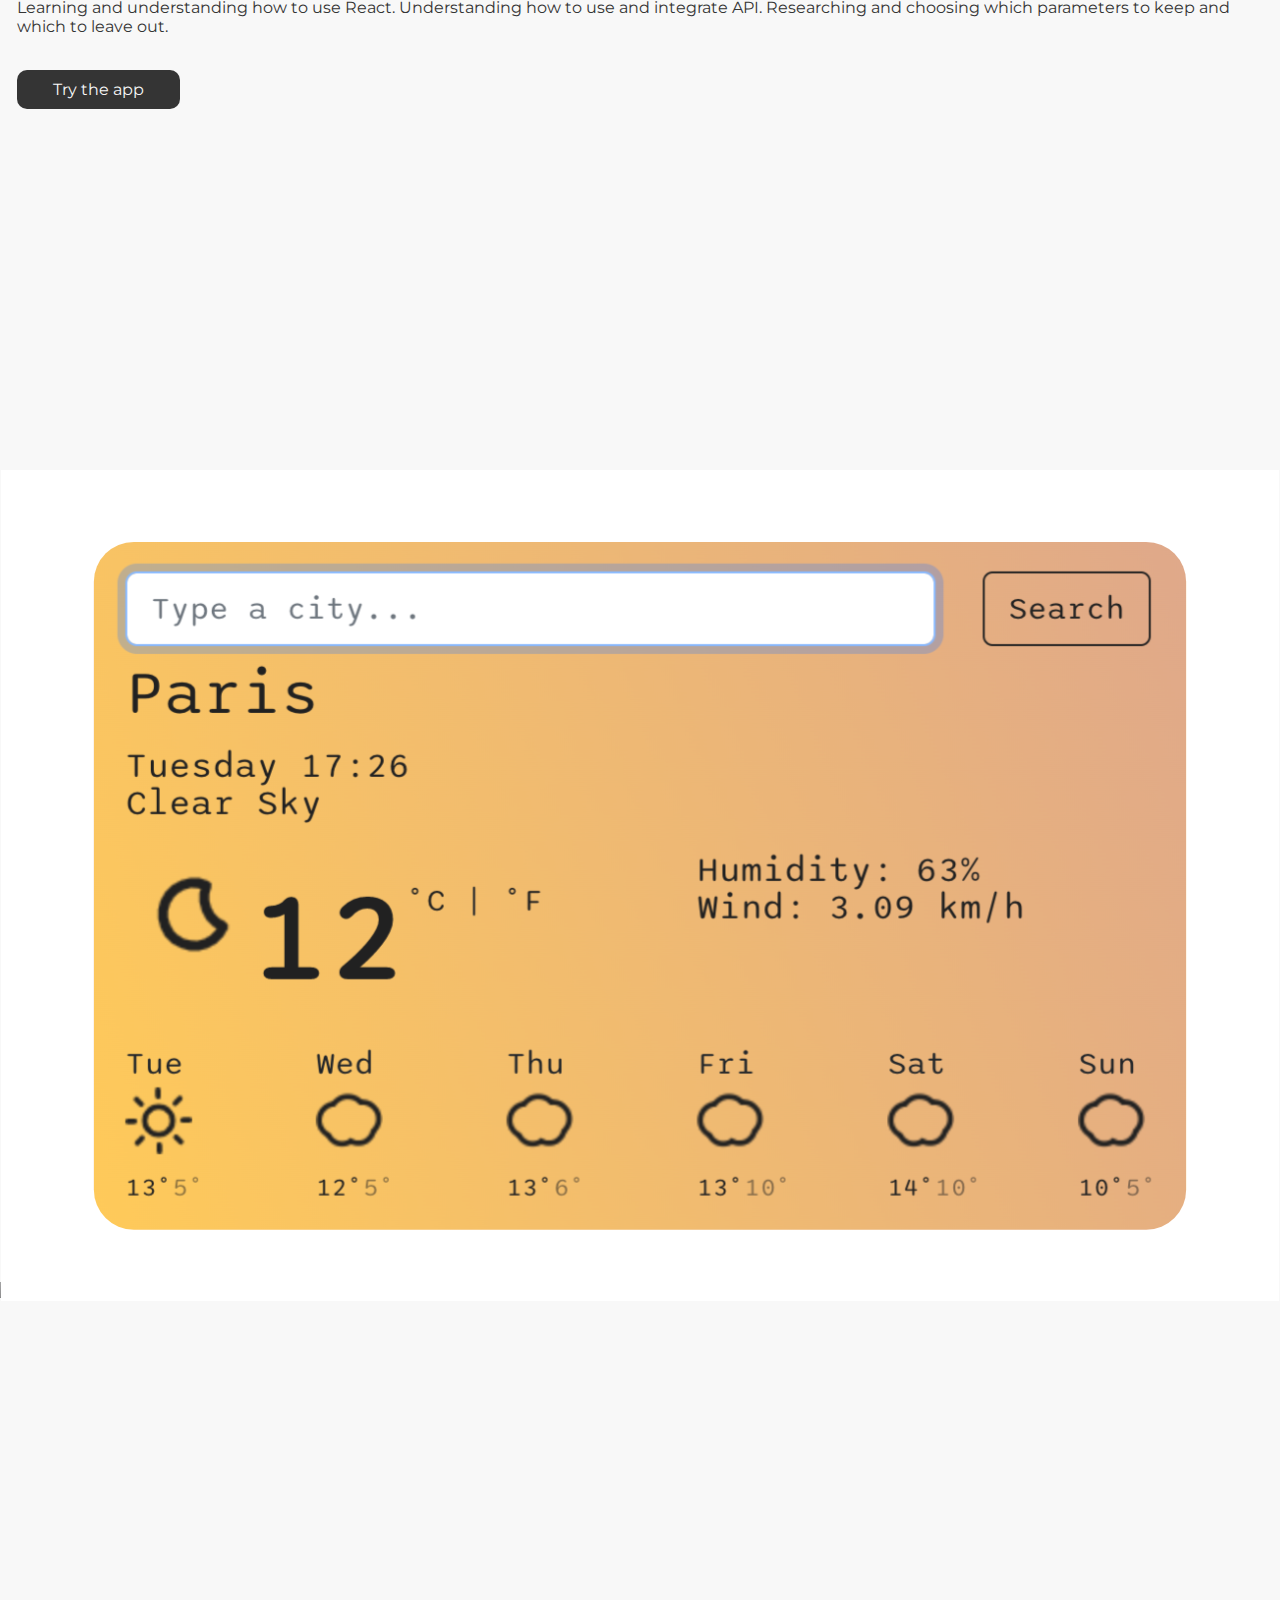
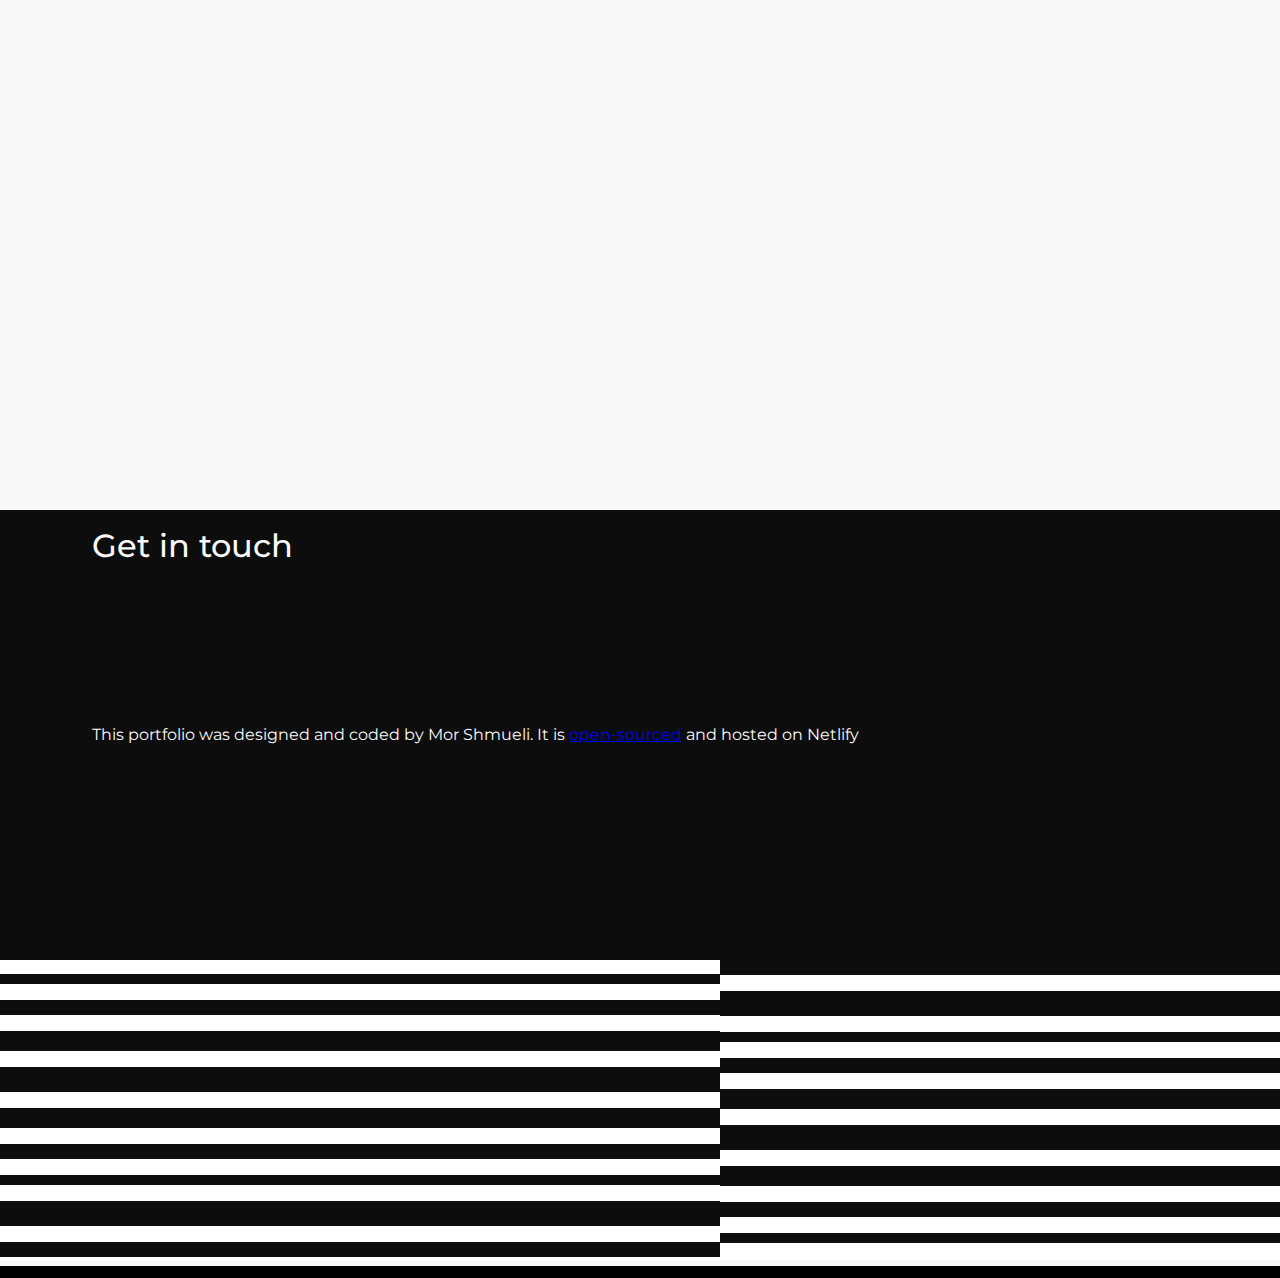
==== commit 0d453f9c: "adjusted typography hierarchy in homepage" ====
--- a/index.html
+++ b/index.html
@@ -50,30 +50,34 @@
     </div>
 
     <div class="container">
-      <div class="header_hp_section">
+      <div class="Header">
         <h1 class="IntroHeader">
           I am passionate about creating products that make users a pro-active
           part of the experience.
         </h1>
+        <img src="/img/expand_more.svg" class="expand_more img-fluid mt-5" />
       </div>
 
       <div class="row mt-5">
         <div class="col-sm-6 box_1">
           <h3 class="ProjectTitle text-start">The Bramcote Old Church Tower</h3>
-          <p class="WorkSpecs"><strong>Role:</strong> UX/UI Designer</p>
-          <p class="WorkSpecs">
-            <strong>Task:</strong> Re-vamping The Bramcote Old Church Tower's
-            website
-          </p>
-          <p class="WorkSpecs">
-            <strong>Objectives:</strong> Enhancing the charity's online
-            visibility and increase traffic, thereby bringing attention and
-            further value to its activities.
-          </p>
-          <p class="WorkSpecs">
-            <strong>Challenges:</strong> Giving the website a modern look and
-            feel while preserving as much as possible its original appearance
-            and structure.
+          <h4 class="WorkSpecs">Role -</h4>
+          <p>UX/UI Designer</p>
+          <h4 class="WorkSpecs">Task -</h4>
+          <p>Re-vamping the Bramcote Old Church Tower's website</p>
+          <h4 class="WorkSpecs">Objective -</h4>
+          <p>
+            Enhancing the charity's online visibility, thereby bringing
+            attention and further value to its activities.
+          </p>
+          <h4 class="WorkSpecs">Challenges -</h4>
+          <p>
+            Giving the website a modern look and feel while preserving as much
+            as possible its original appearance and structure.
+          </p>
+          <p>
+            Implementing the findings discovered during the research phase,
+            including user testing and competitive benchmark.
           </p>
 
           <div>
@@ -88,27 +92,27 @@
         </div>
       </div>
 
-      <div class="row">
-        <div class="col-sm-6 box_3">
+      <div class="row mt-5">
+        <div class="col-sm-6 box_3 mt-5">
           <img src="img/hotel_hp_img.svg" class="hotel_hp_img img-fluid" />
         </div>
 
         <div class="col-sm-6 box_4 mt-5">
           <h3 class="ProjectTitle text-start">Hotel project</h3>
-          <p class="WorkSpecs"><strong>Role:</strong> UX/UI Designer</p>
-          <p class="WorkSpecs">
-            <strong>Task:</strong> Designing a hassle free check-in/check-out
-            booking process
-          </p>
-          <p class="WorkSpecs">
-            <strong>Objectives:</strong> Creating a design that reflects the
-            ethos and mission of the brand while building an efficient,
-            user-friendly booking process.
-          </p>
-          <p class="WorkSpecs">
-            <strong>Challenges:</strong> Keeping a balance between aesthetic and
-            functional elements. Identifying common pain points and how to
-            address them while preserving the identity of the brand.
+          <h4 class="WorkSpecs">Role -</h4>
+          <p>UX/UI Designer</p>
+          <h4 class="WorkSpecs">Task -</h4>
+          <p>Designing a hassle free check-in/check-out booking process</p>
+          <h4 class="WorkSpecs">Objectives -</h4>
+          <p>
+            Creating a design that reflects the ethos and mission of the brand
+            while building an efficient, user-friendly booking process.
+          </p>
+          <h4 class="WorkSpecs">Challenges -</h4>
+          <p>
+            Keeping a balance between aesthetic and functional elements.
+            Identifying common pain points and how to address them while
+            preserving the identity of the brand.
           </p>
 
           <div>
@@ -122,21 +126,22 @@
       <div class="row mt-5">
         <div class="col-sm-6 box_5">
           <h3 class="ProjectTitle text-start">Weather App Project</h3>
-          <p class="WorkSpecs">
-            <strong>Role:</strong> UX/UI Designer & Developer
-          </p>
-          <p class="WorkSpecs">
-            <strong>Task:</strong> Learning React to code a web app showing the
-            weather in real time
-          </p>
-          <p class="WorkSpecs">
-            <strong>Objectives:</strong> Creating a functional web app showing
-            the current weather, including humidity and wind, in real time.
-          </p>
-          <p class="WorkSpecs">
-            <strong>Challenges:</strong> Learning and understanding how to use
-            React. Understanding how to use and integrate API. Researching and
-            choosing which parameters to keep and which to leave out.
+          <h4 class="WorkSpecs">Role -</h4>
+          <p>UX/UI Designer & Developer</p>
+          <h4 class="WorkSpecs">Task -</h4>
+          <p>
+            Learning React to code a web app showing the weather in real time
+          </p>
+          <h4 class="WorkSpecs">Objectives -</h4>
+          <p>
+            Creating a functional web app showing the current weather, including
+            humidity and wind, in real time.
+          </p>
+          <h4 class="WorkSpecs">Challenges -</h4>
+          <p>
+            Learning and understanding how to use React. Understanding how to
+            use and integrate API. Researching and choosing which parameters to
+            keep and which to leave out.
           </p>
 
           <div>
--- a/src/style.css
+++ b/src/style.css
@@ -14,7 +14,7 @@
   text-align: center;
   font-family: var(--second-font);
   padding: 10px 36px;
-  margin: 16px 0 40px 28px;
+  margin: 16px;
   background-color: #343434;
   color: #f8f8f8;
   border: none;
@@ -42,6 +42,12 @@
   vertical-align: top;
 }
 
+.expand_more {
+  display: block;
+  margin: 0 auto;
+  width: 4%;
+}
+
 .go_back_text:hover {
   color: rgb(8, 209, 42);
 }
@@ -50,17 +56,19 @@
   font-family: var(--second-font);
   color: var(--text-color);
   font-size: 16px;
-  padding: 16px 16px;
-  margin: 0 16px;
+  padding: 2px 16px;
   text-align: start;
+}
+
+.Header {
+  max-width: 100%;
+  height: 40vh;
 }
 
 .IntroHeader {
   font-size: 3.5rem;
   font-family: var(--branding-font);
   color: var(--title-color);
-  max-width: 100%;
-  min-height: 50vh;
   padding: 16px 16px;
   margin-top: 10%;
 }
@@ -78,25 +86,22 @@
   font-family: var(--second-font);
   color: var(--title-color);
   padding: 16px 16px;
-  margin: 16px;
   font-size: 2rem;
   font-weight: 500;
   text-align: start;
+}
+
+.WorkSpecs {
+  font-family: var(--second-font);
+  color: var(--title-color);
+  font-size: 1.3rem;
+  padding: 4px 16px;
 }
 
 .Get_in_touch {
   color: var(--color-bg);
   margin: 0 36px;
   padding: 16px 56px;
-}
-
-.WorkSpecs {
-  font-family: var(--second-font);
-  color: var(--text-color);
-  font-size: 16px;
-  font-weight: 400;
-  text-align: start;
-  padding: 10px 16px;
 }
 
 body {
@@ -139,7 +144,7 @@
   margin: 0 auto;
   max-width: 100%;
   height: auto;
-  margin-top: 10%;
+  margin-top: 15%;
 }
 
 .social {
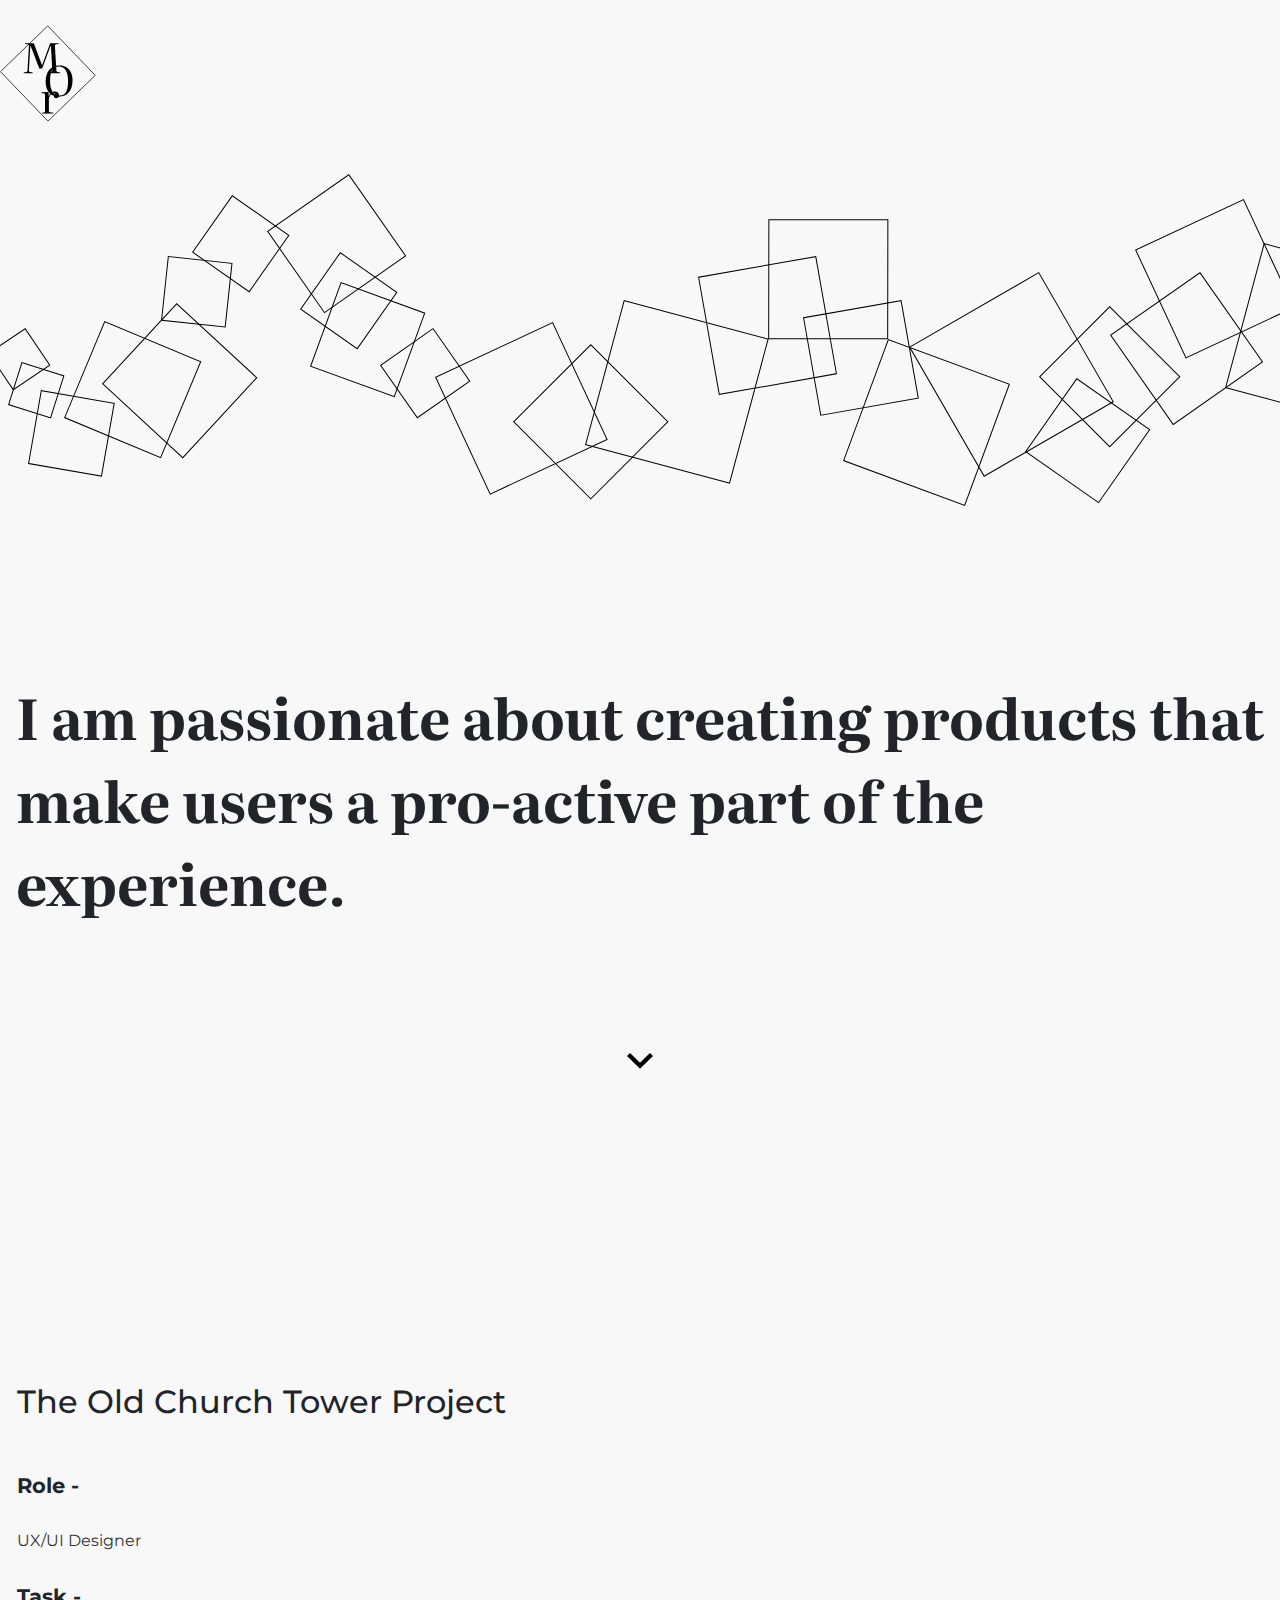
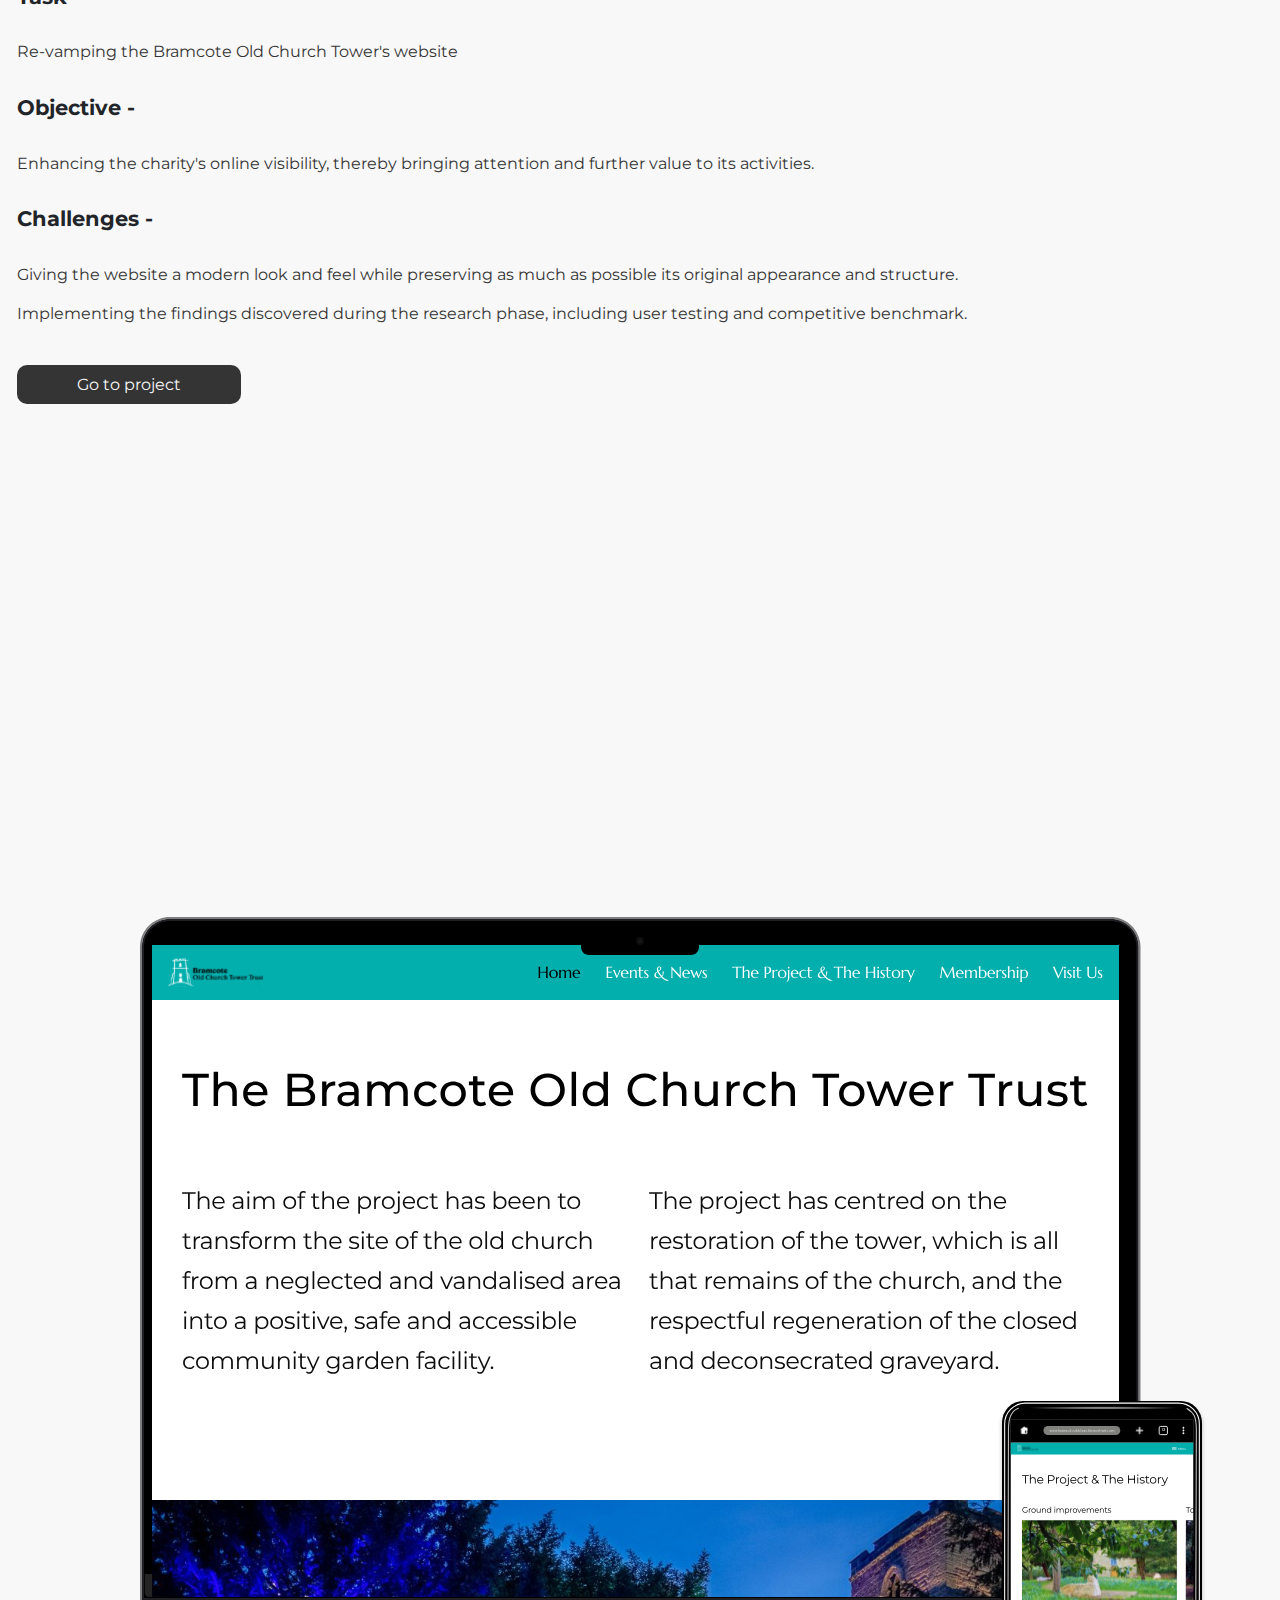
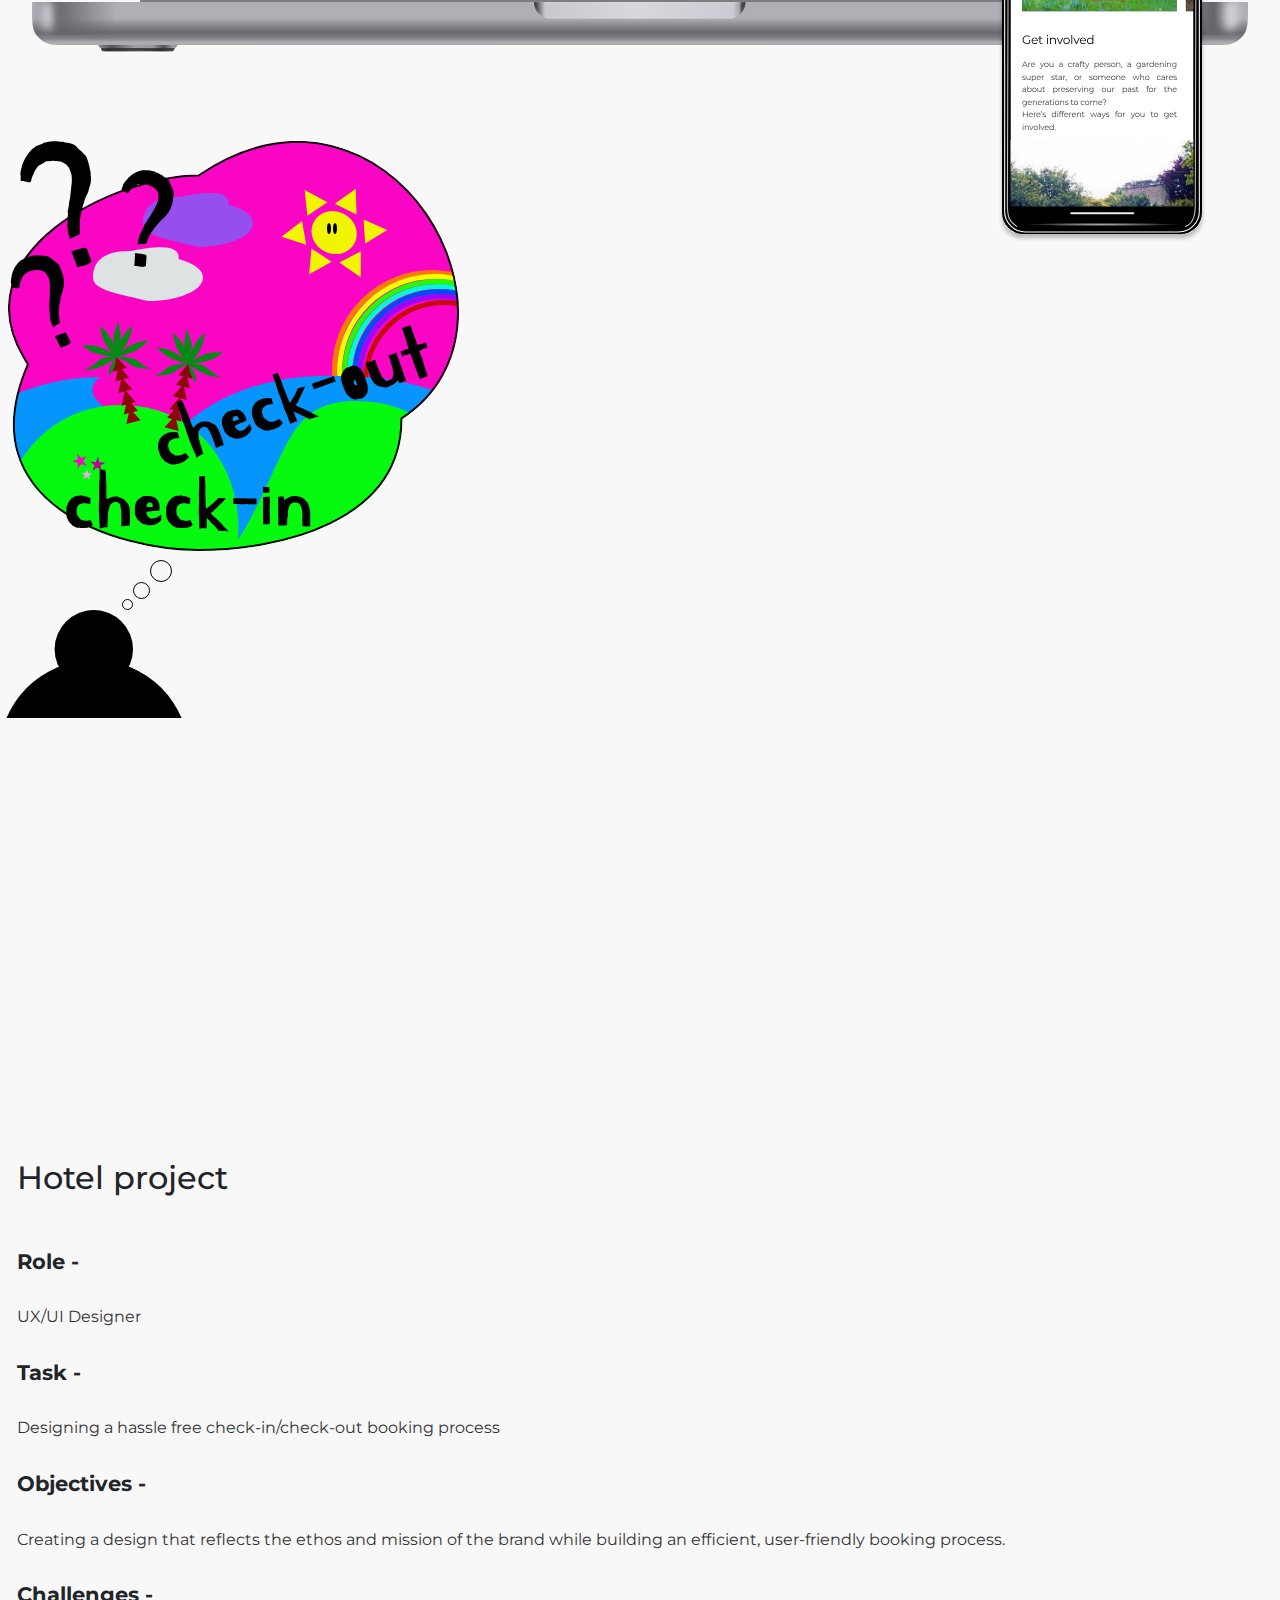
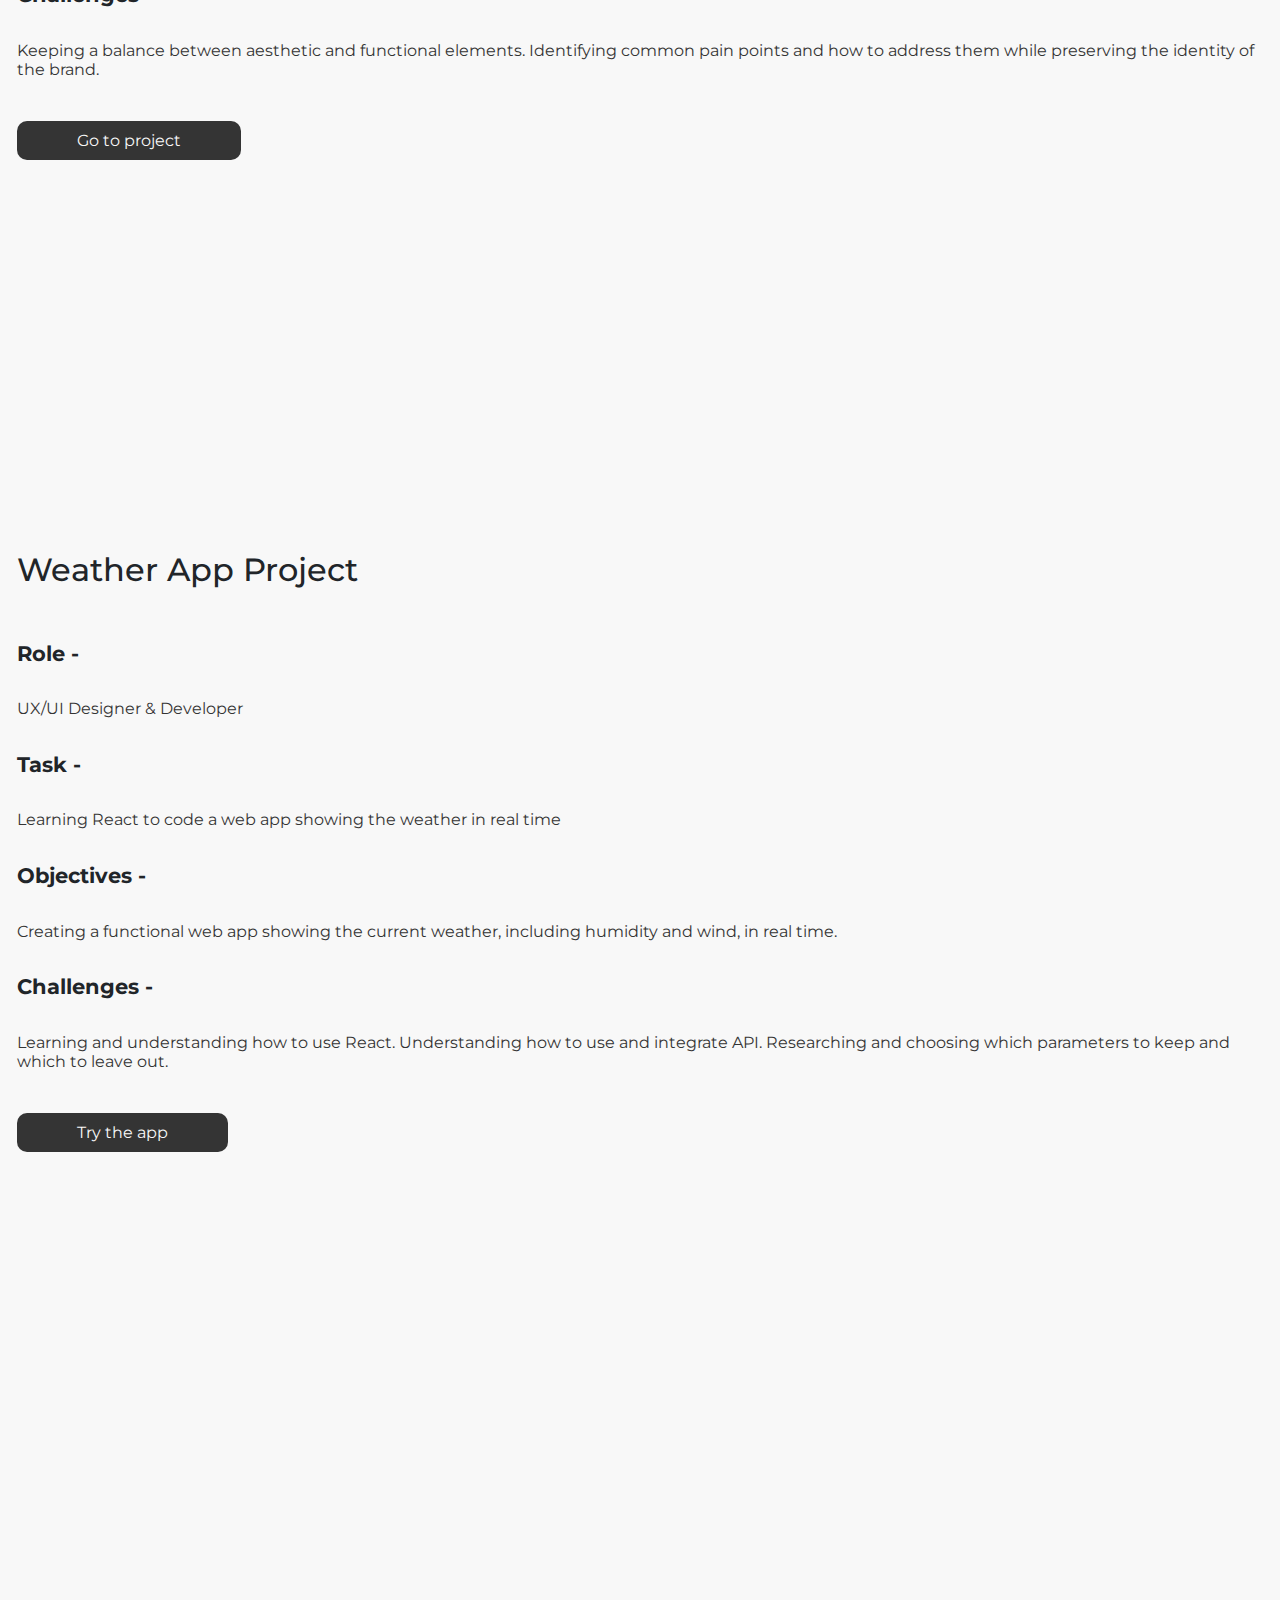
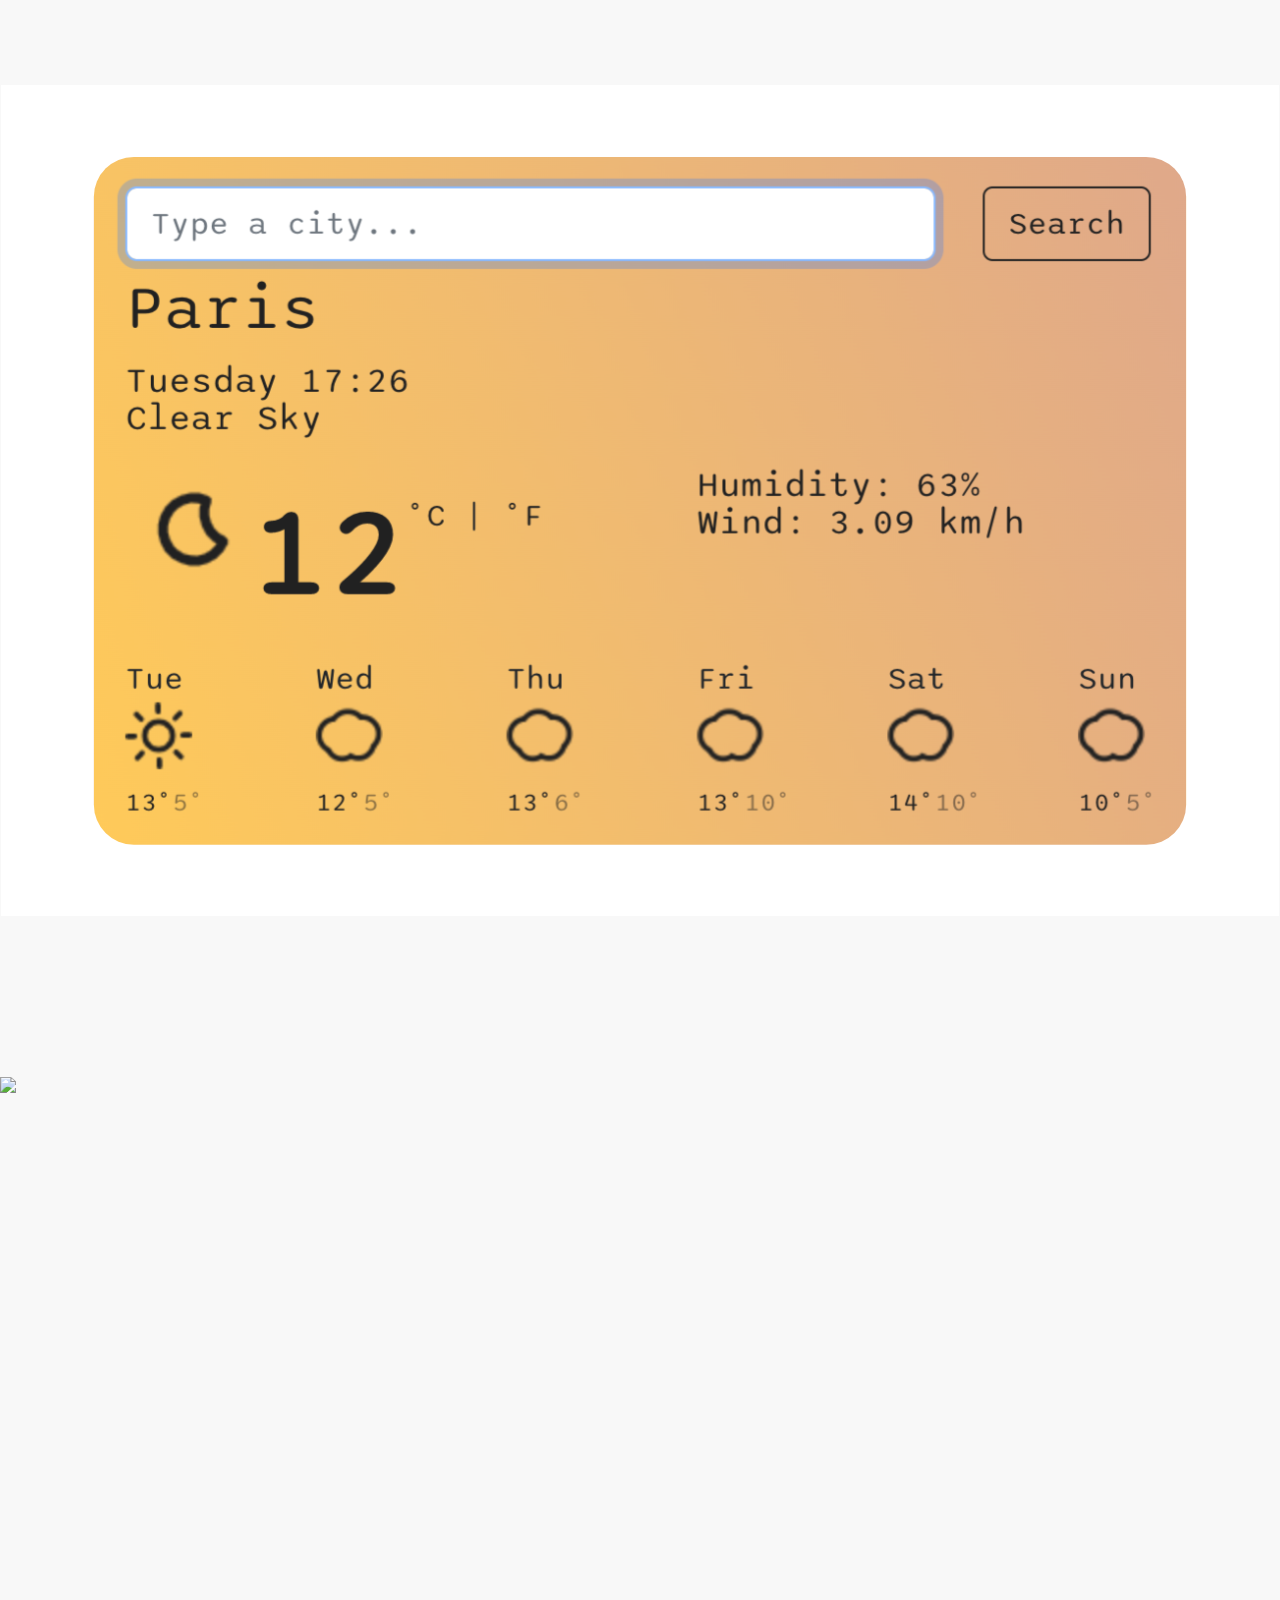
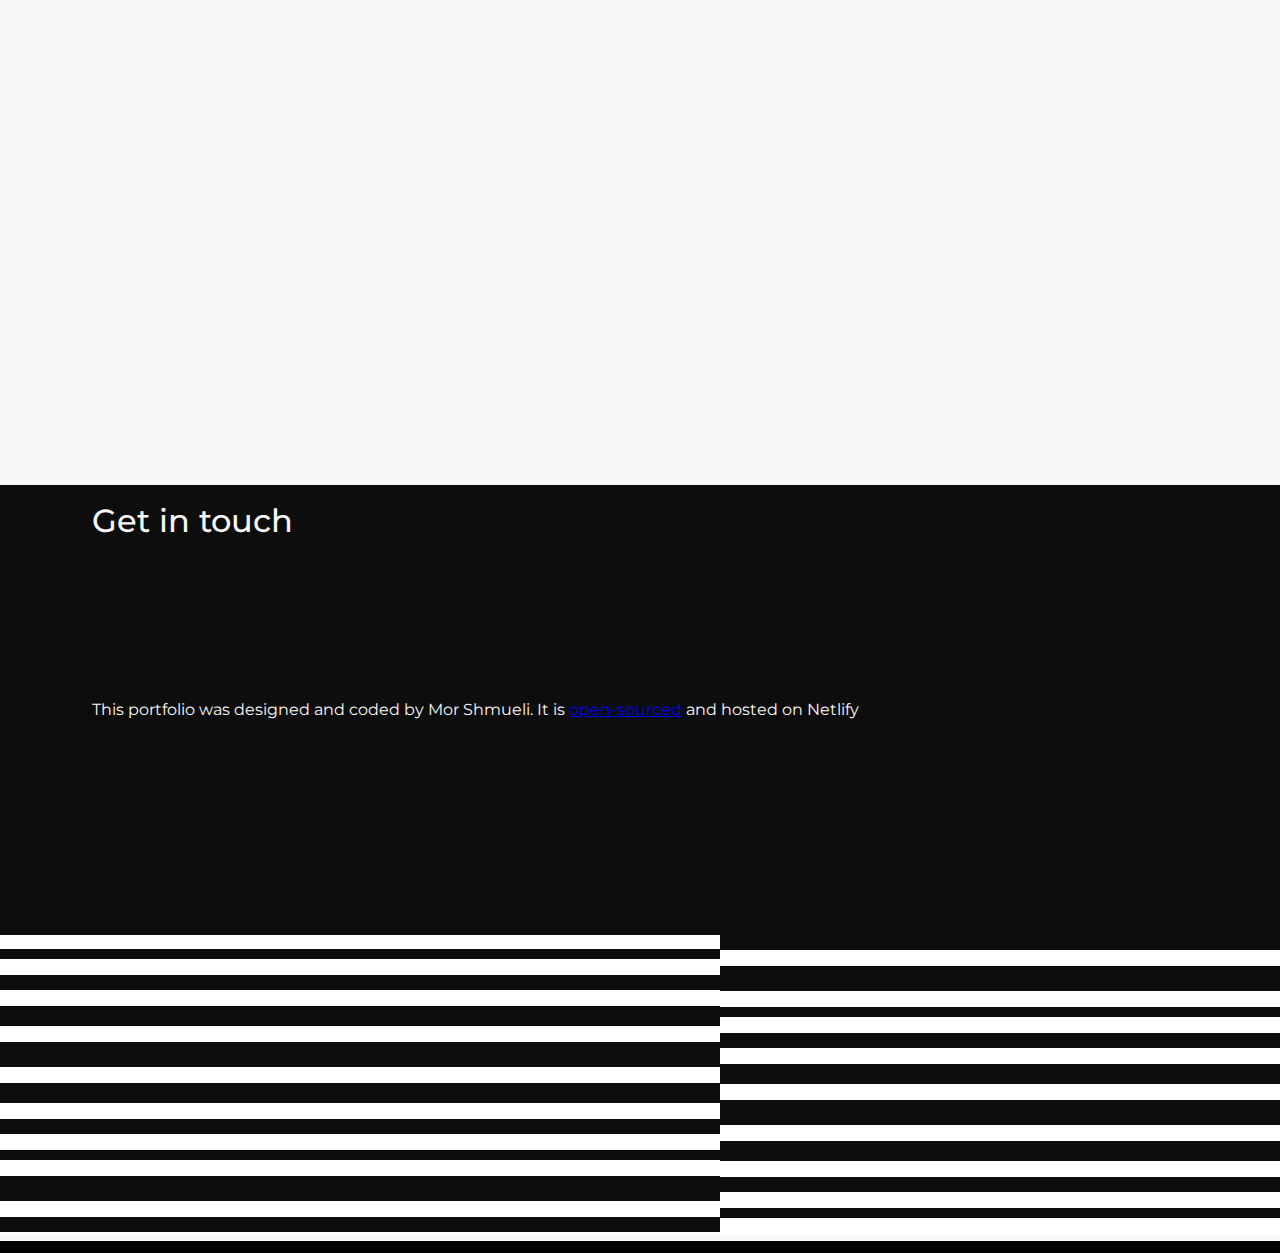
==== commit 1e0faebc: "styled hp" ====
--- a/index.html
+++ b/index.html
@@ -55,12 +55,12 @@
           I am passionate about creating products that make users a pro-active
           part of the experience.
         </h1>
-        <img src="/img/expand_more.svg" class="expand_more img-fluid mt-5" />
-      </div>
-
-      <div class="row mt-5">
+        <img src="/img/expand_more.svg" class="expand_more img-fluid" />
+      </div>
+
+      <div class="row">
         <div class="col-sm-6 box_1">
-          <h3 class="ProjectTitle text-start">The Bramcote Old Church Tower</h3>
+          <h3 class="ProjectTitle text-start">The Old Church Tower Project</h3>
           <h4 class="WorkSpecs">Role -</h4>
           <p>UX/UI Designer</p>
           <h4 class="WorkSpecs">Task -</h4>
@@ -92,8 +92,8 @@
         </div>
       </div>
 
-      <div class="row mt-5">
-        <div class="col-sm-6 box_3 mt-5">
+      <div class="row">
+        <div class="col-sm-6 box_3">
           <img src="img/hotel_hp_img.svg" class="hotel_hp_img img-fluid" />
         </div>
 
@@ -123,7 +123,7 @@
         </div>
       </div>
 
-      <div class="row mt-5">
+      <div class="row">
         <div class="col-sm-6 box_5">
           <h3 class="ProjectTitle text-start">Weather App Project</h3>
           <h4 class="WorkSpecs">Role -</h4>
--- a/src/style.css
+++ b/src/style.css
@@ -13,8 +13,8 @@
   font-size: 16px;
   text-align: center;
   font-family: var(--second-font);
-  padding: 10px 36px;
-  margin: 16px;
+  padding: 10px 60px;
+  margin: 24px 16px;
   background-color: #343434;
   color: #f8f8f8;
   border: none;
@@ -46,6 +46,7 @@
   display: block;
   margin: 0 auto;
   width: 4%;
+  padding-top: 60px;
 }
 
 .go_back_text:hover {
@@ -62,7 +63,7 @@
 
 .Header {
   max-width: 100%;
-  height: 40vh;
+  height: 75vh;
 }
 
 .IntroHeader {
@@ -132,7 +133,7 @@
 .box_6,
 .box_8,
 .box_9 {
-  height: 90vh;
+  height: 110vh;
   border: 0.5px solid transparent;
 }
 
@@ -201,7 +202,8 @@
   .loop-container,
   .line,
   .black-line,
-  .header_img {
+  .header_img,
+  .expand_more {
     display: none;
   }
 }
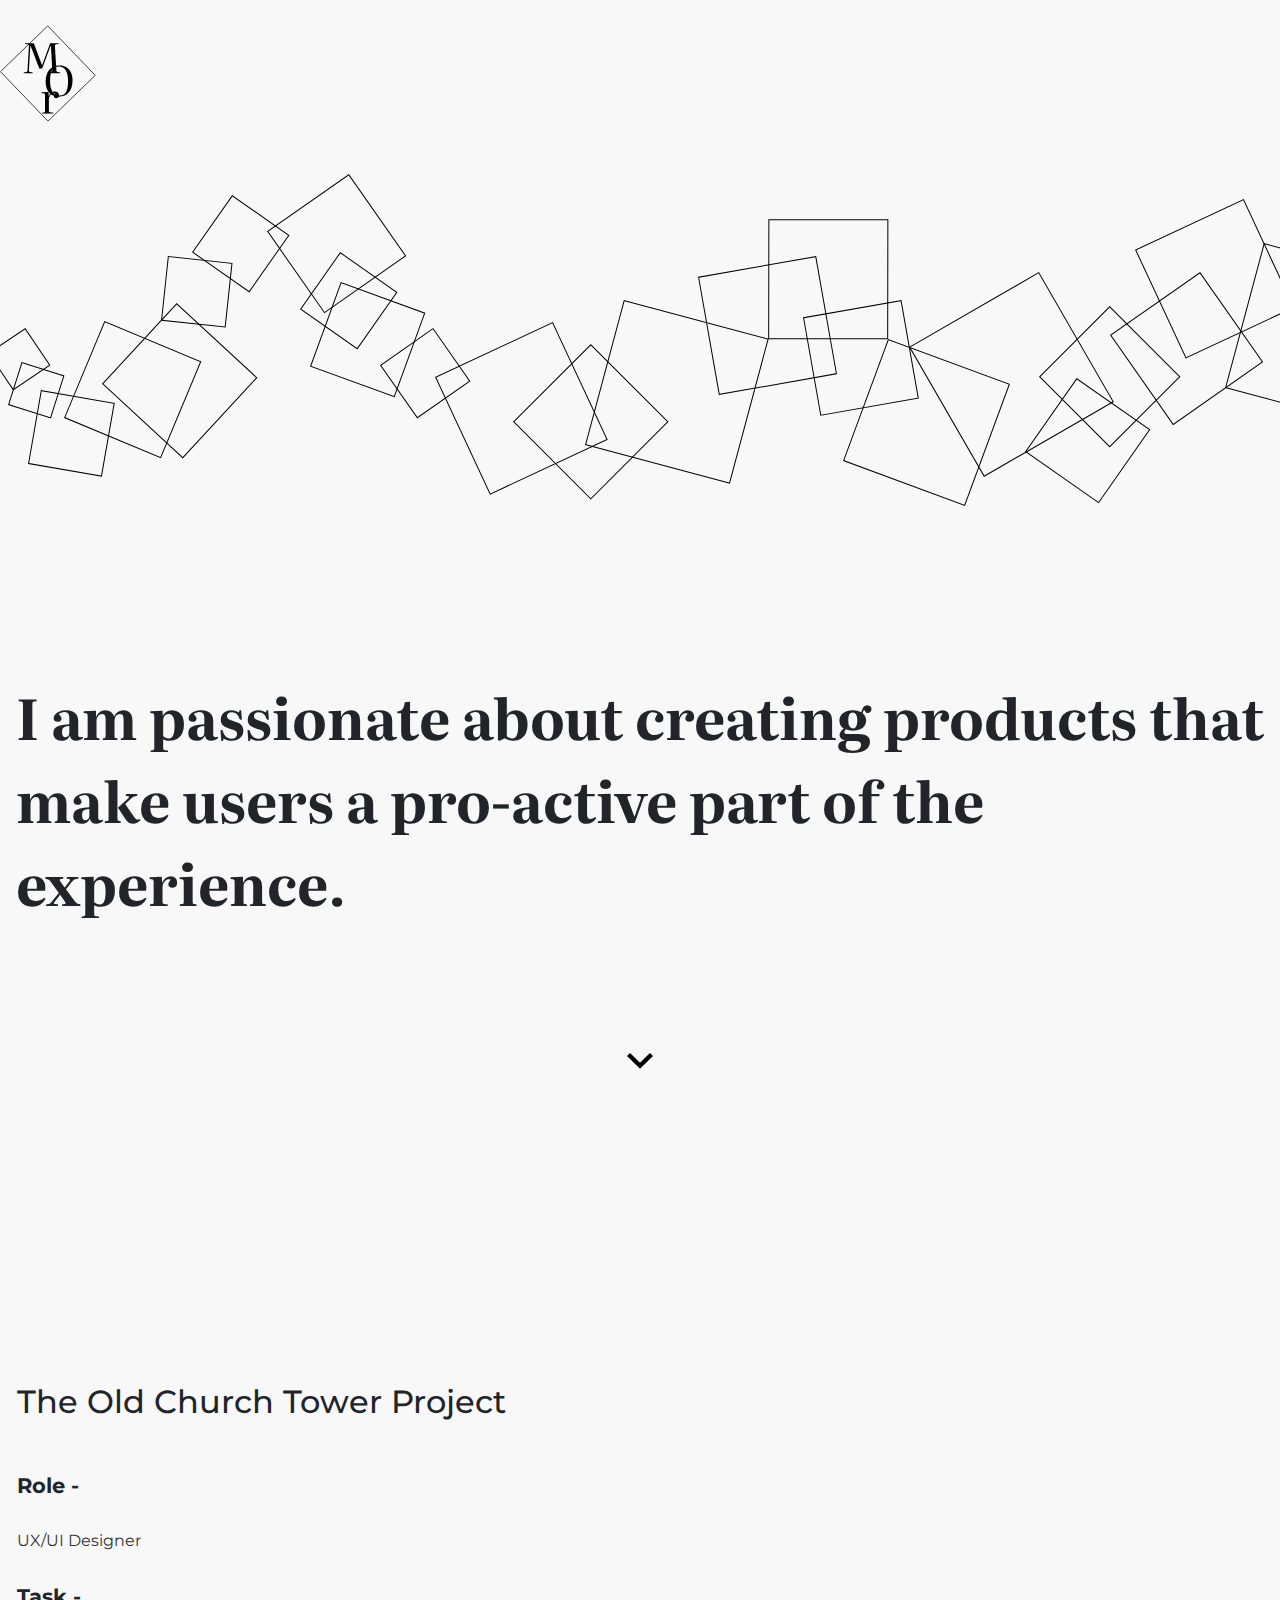
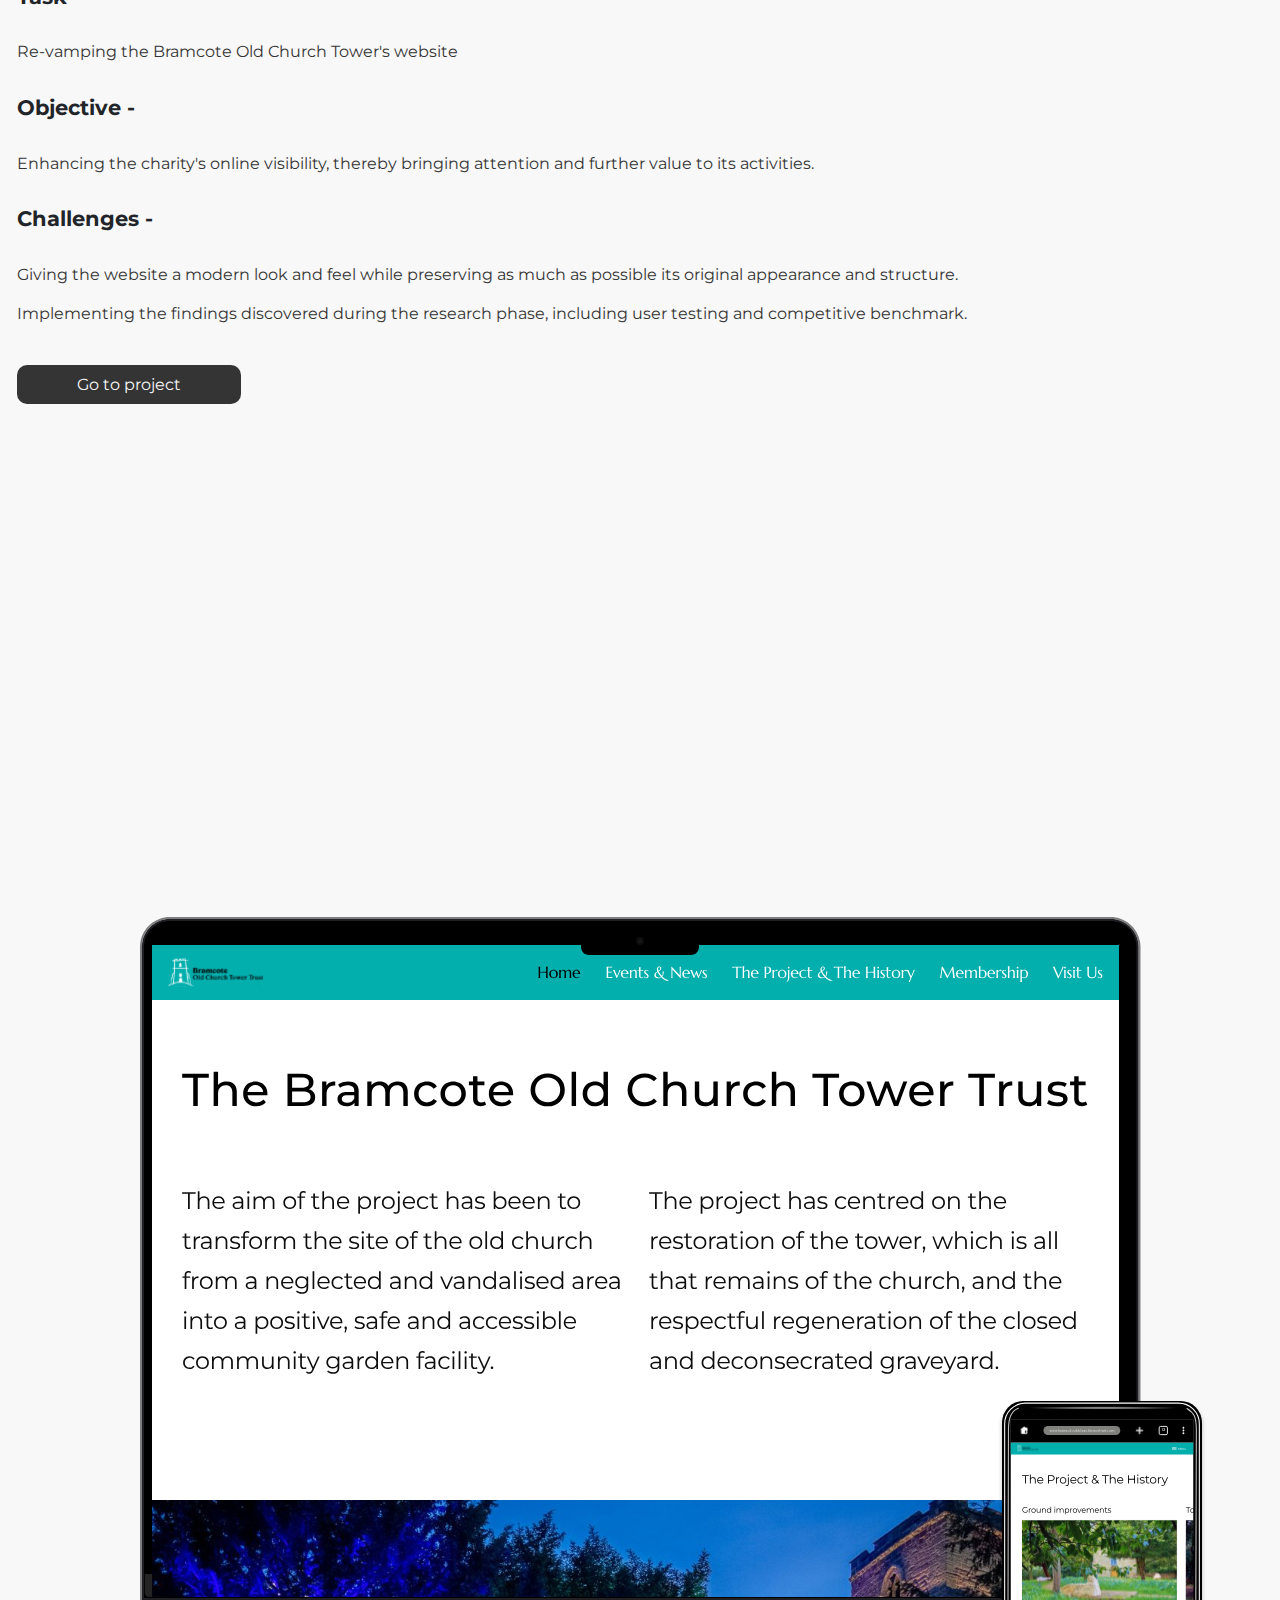
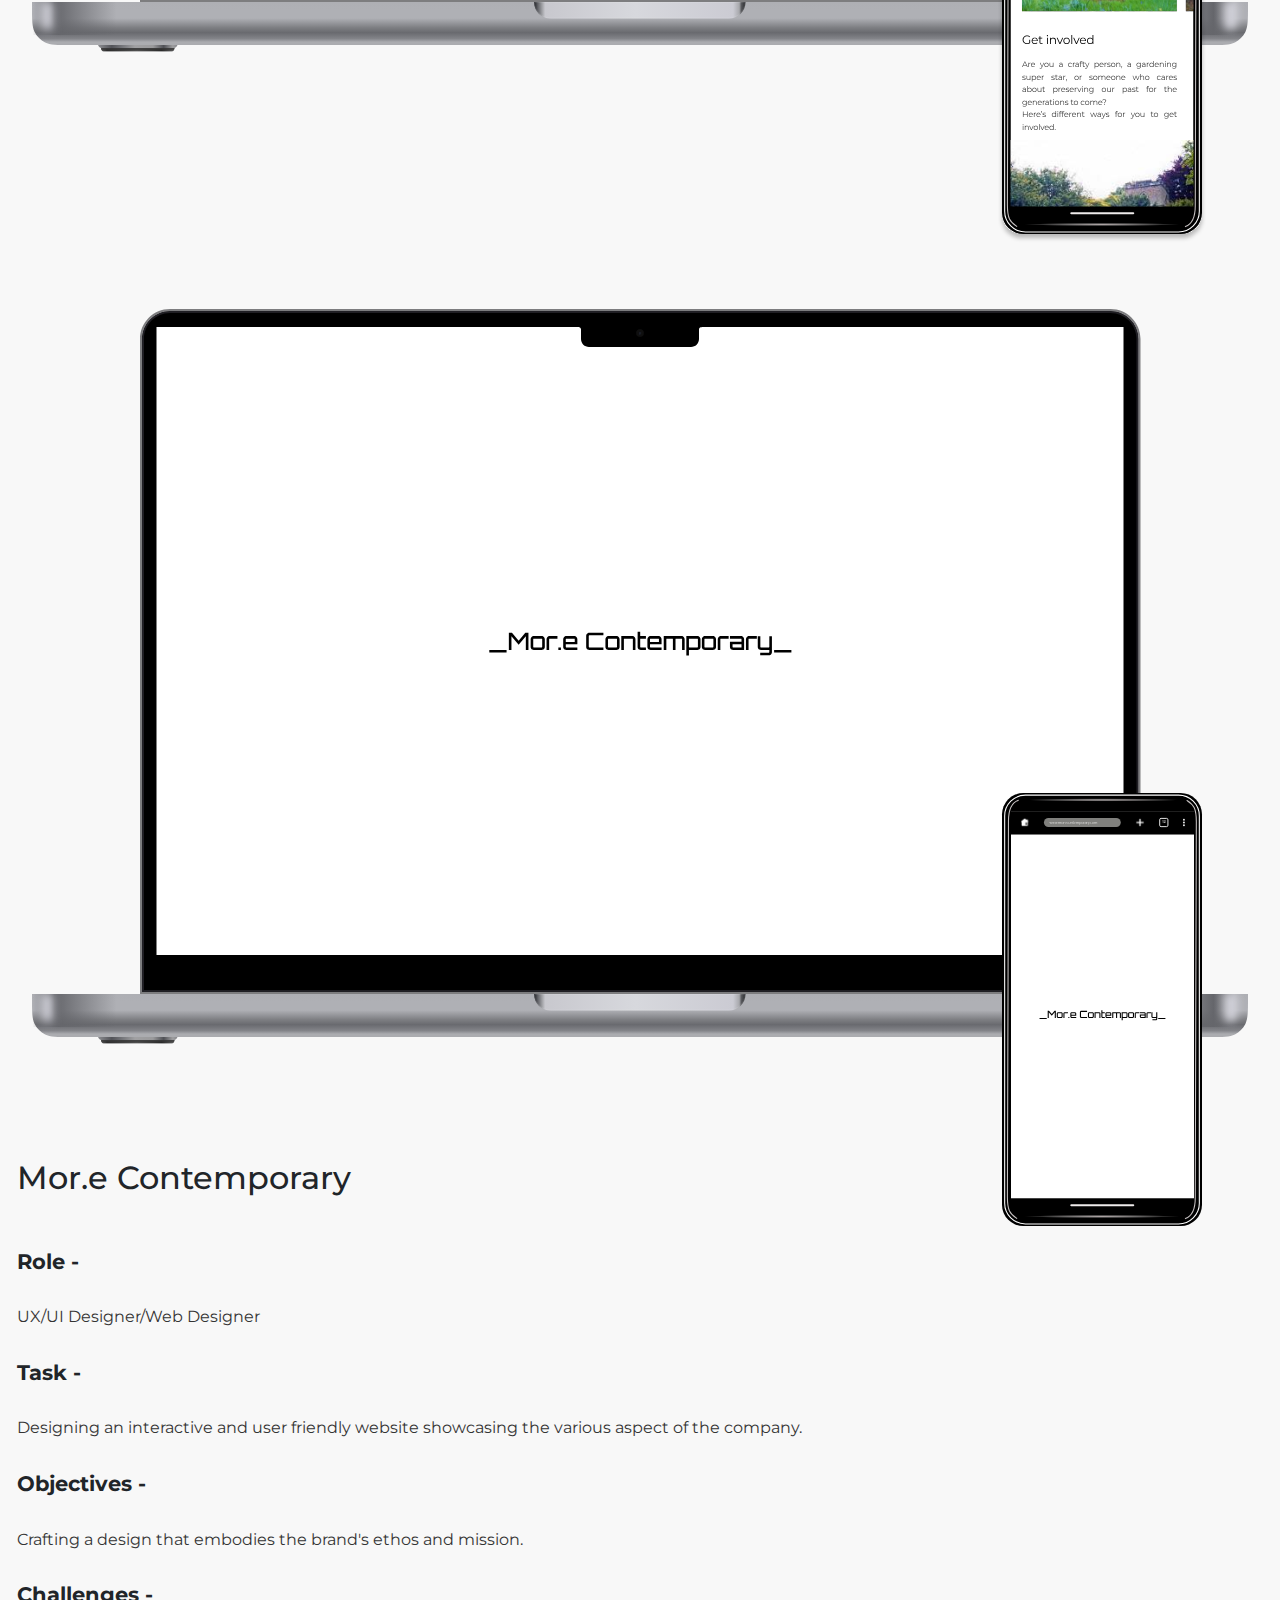
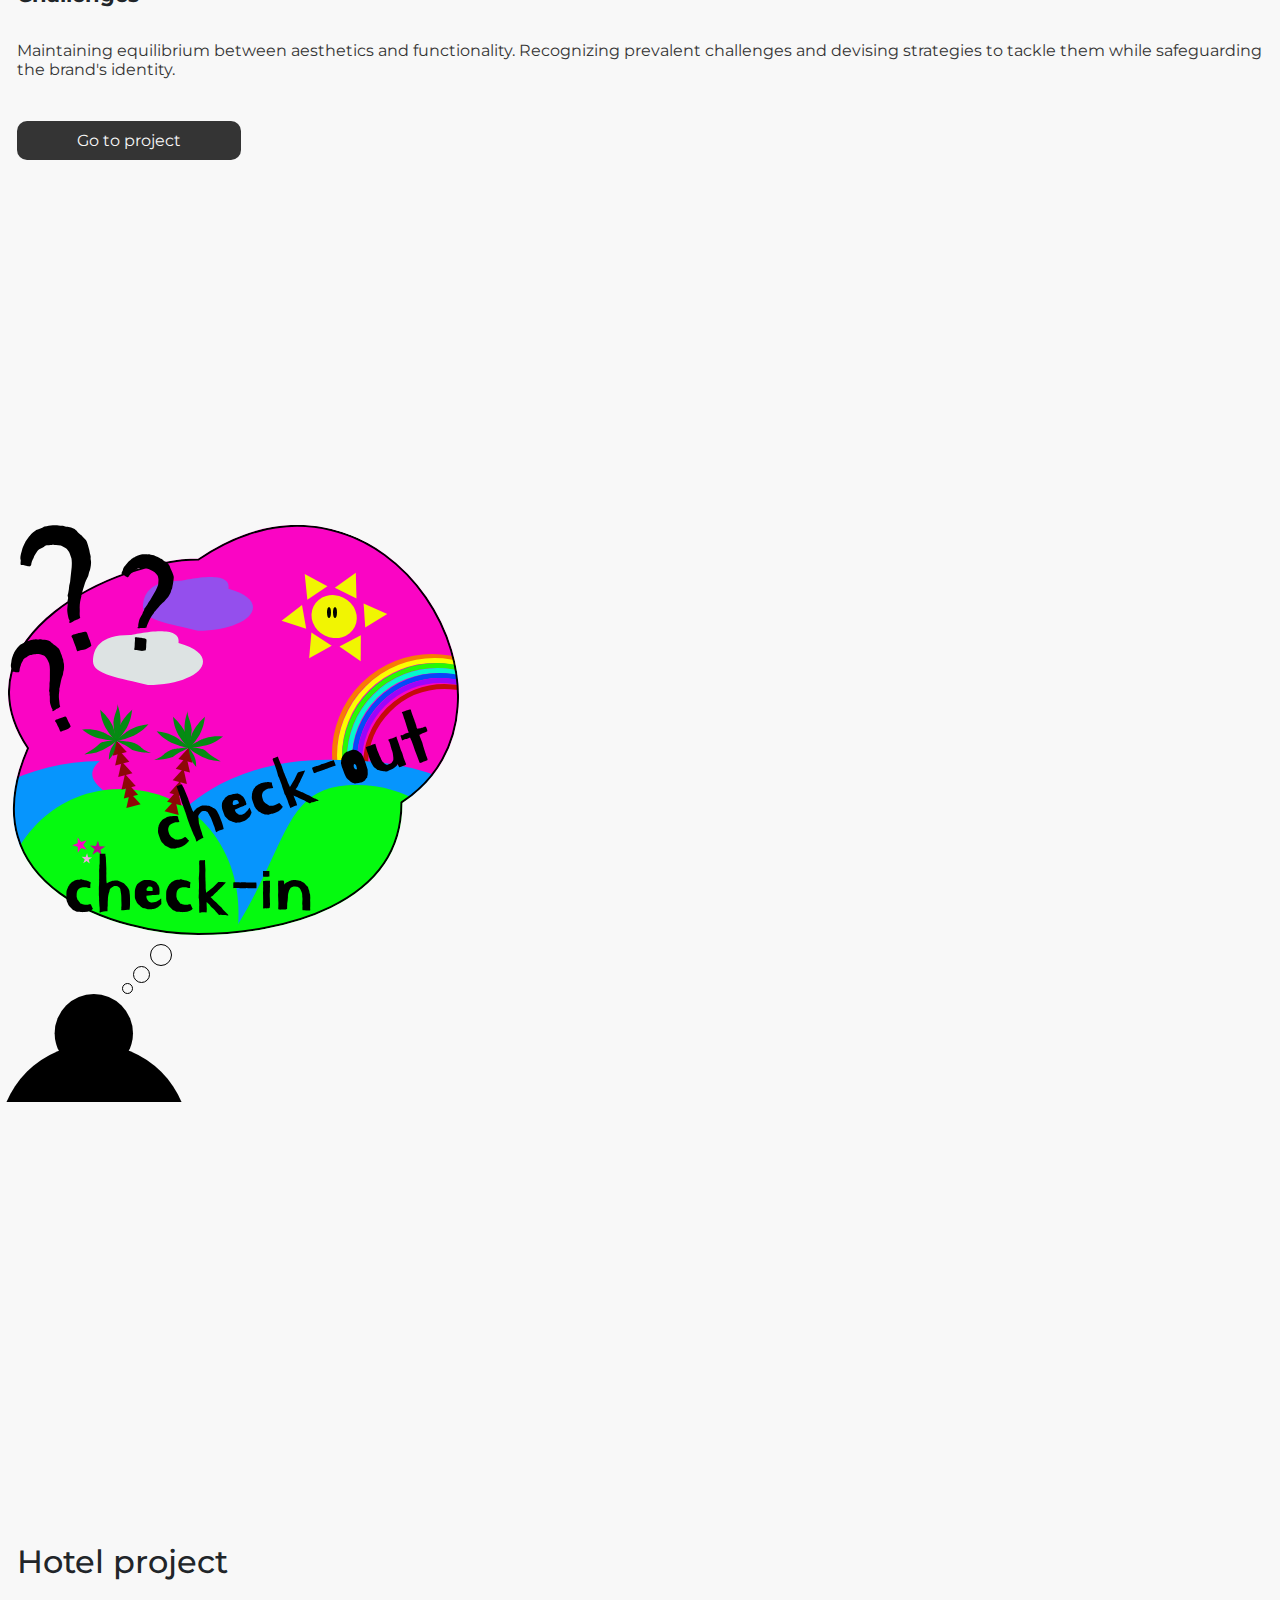
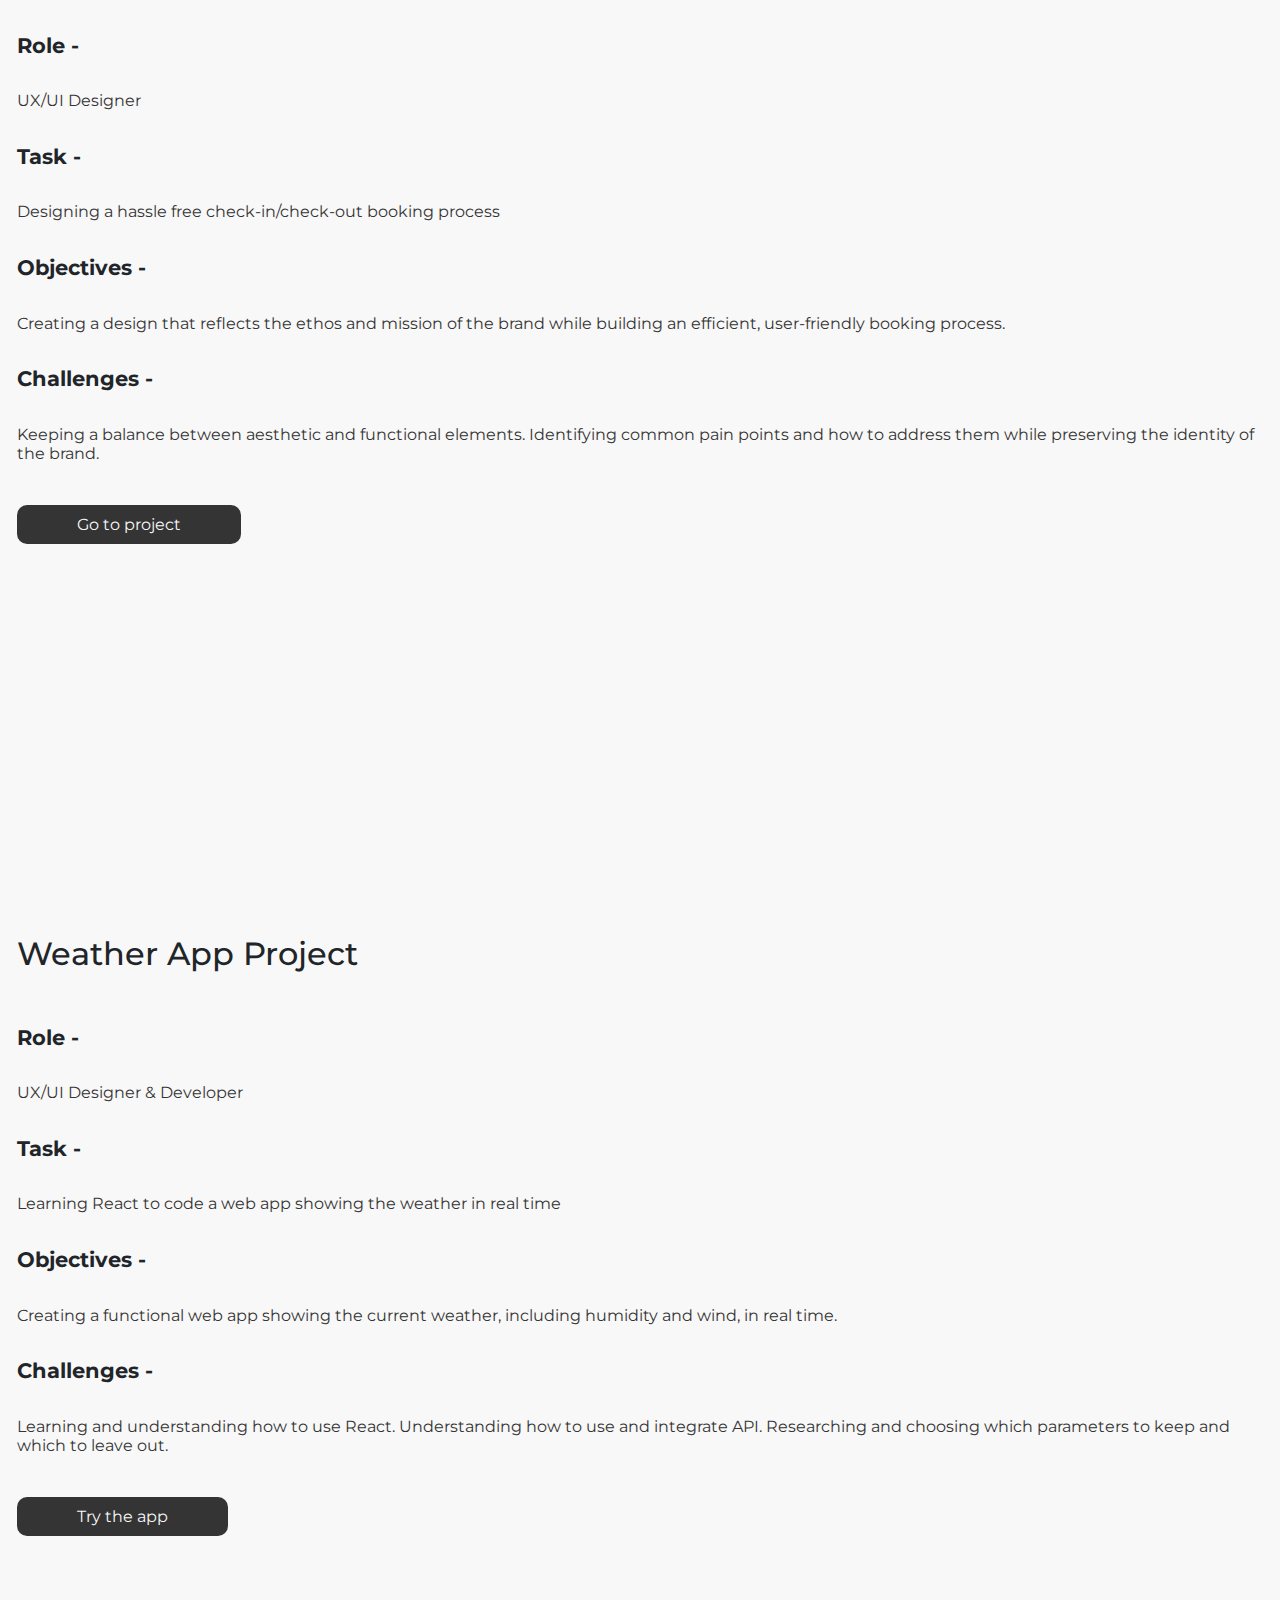
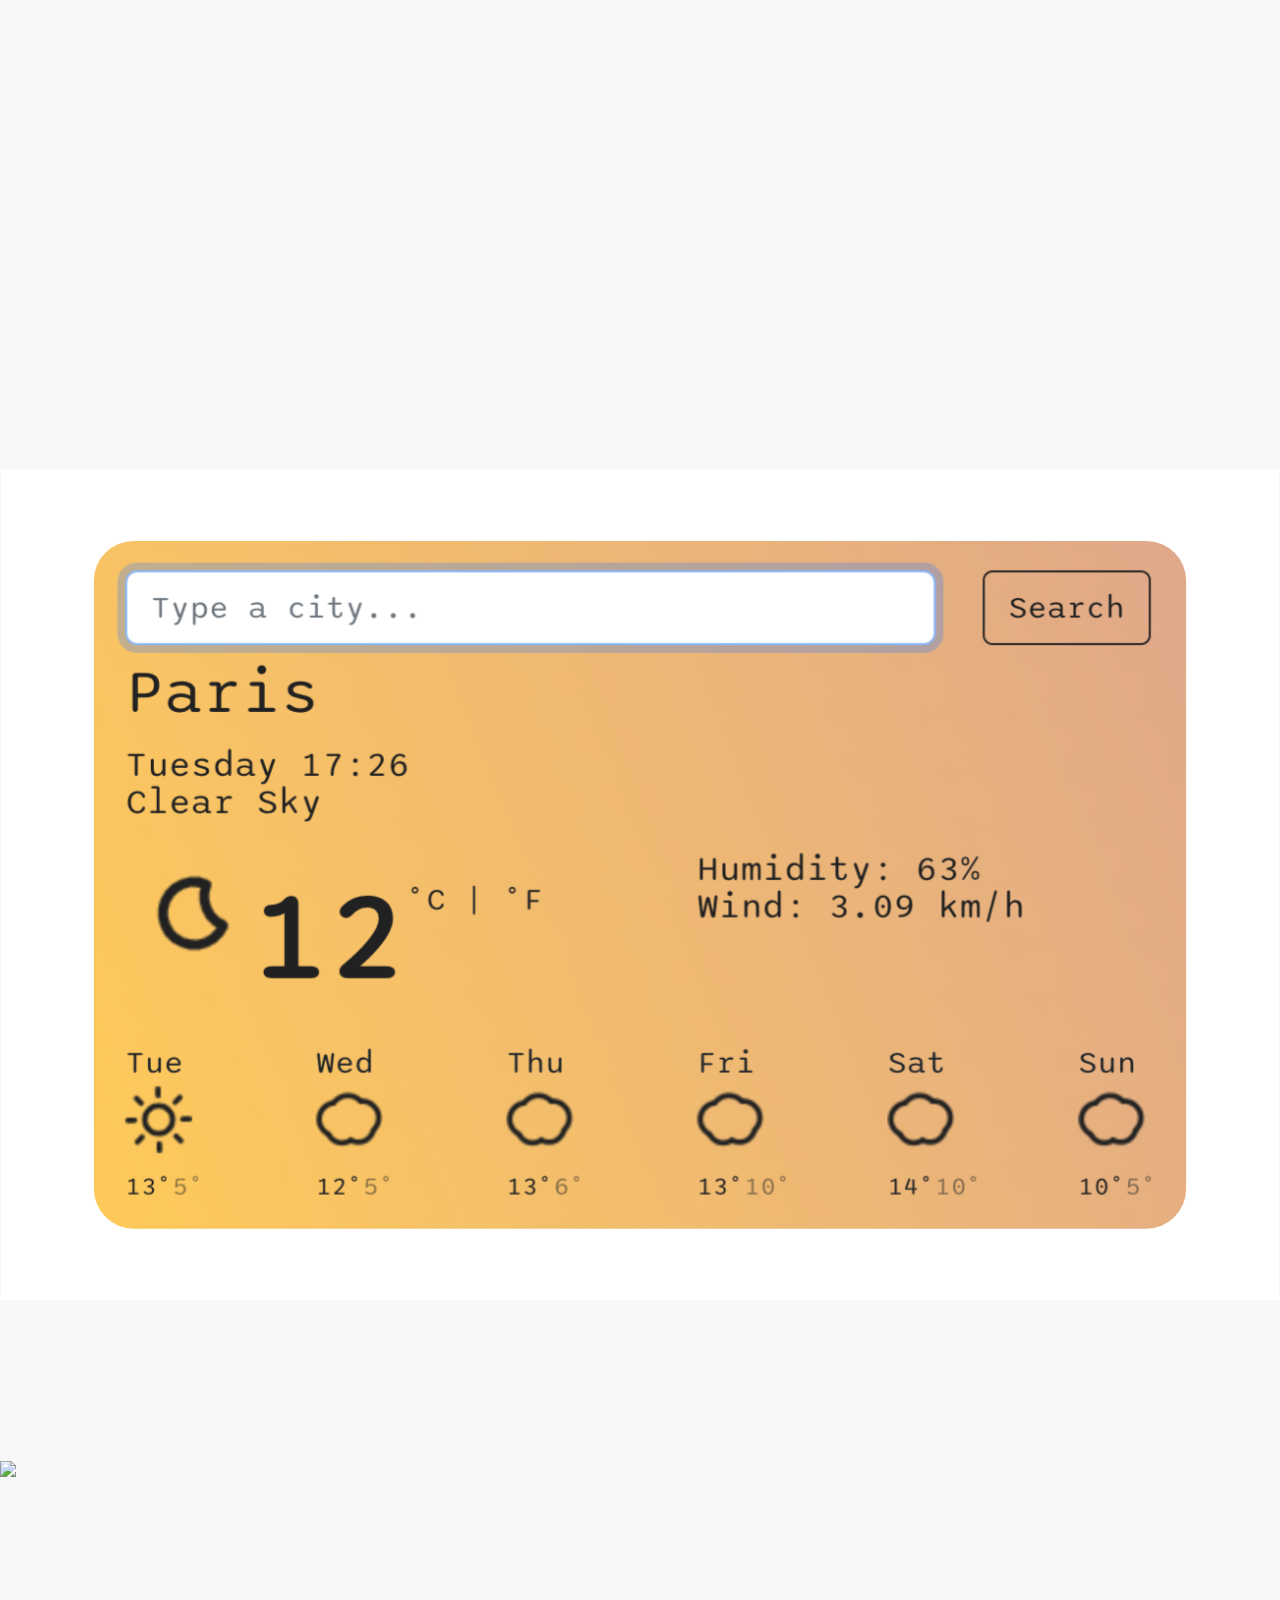
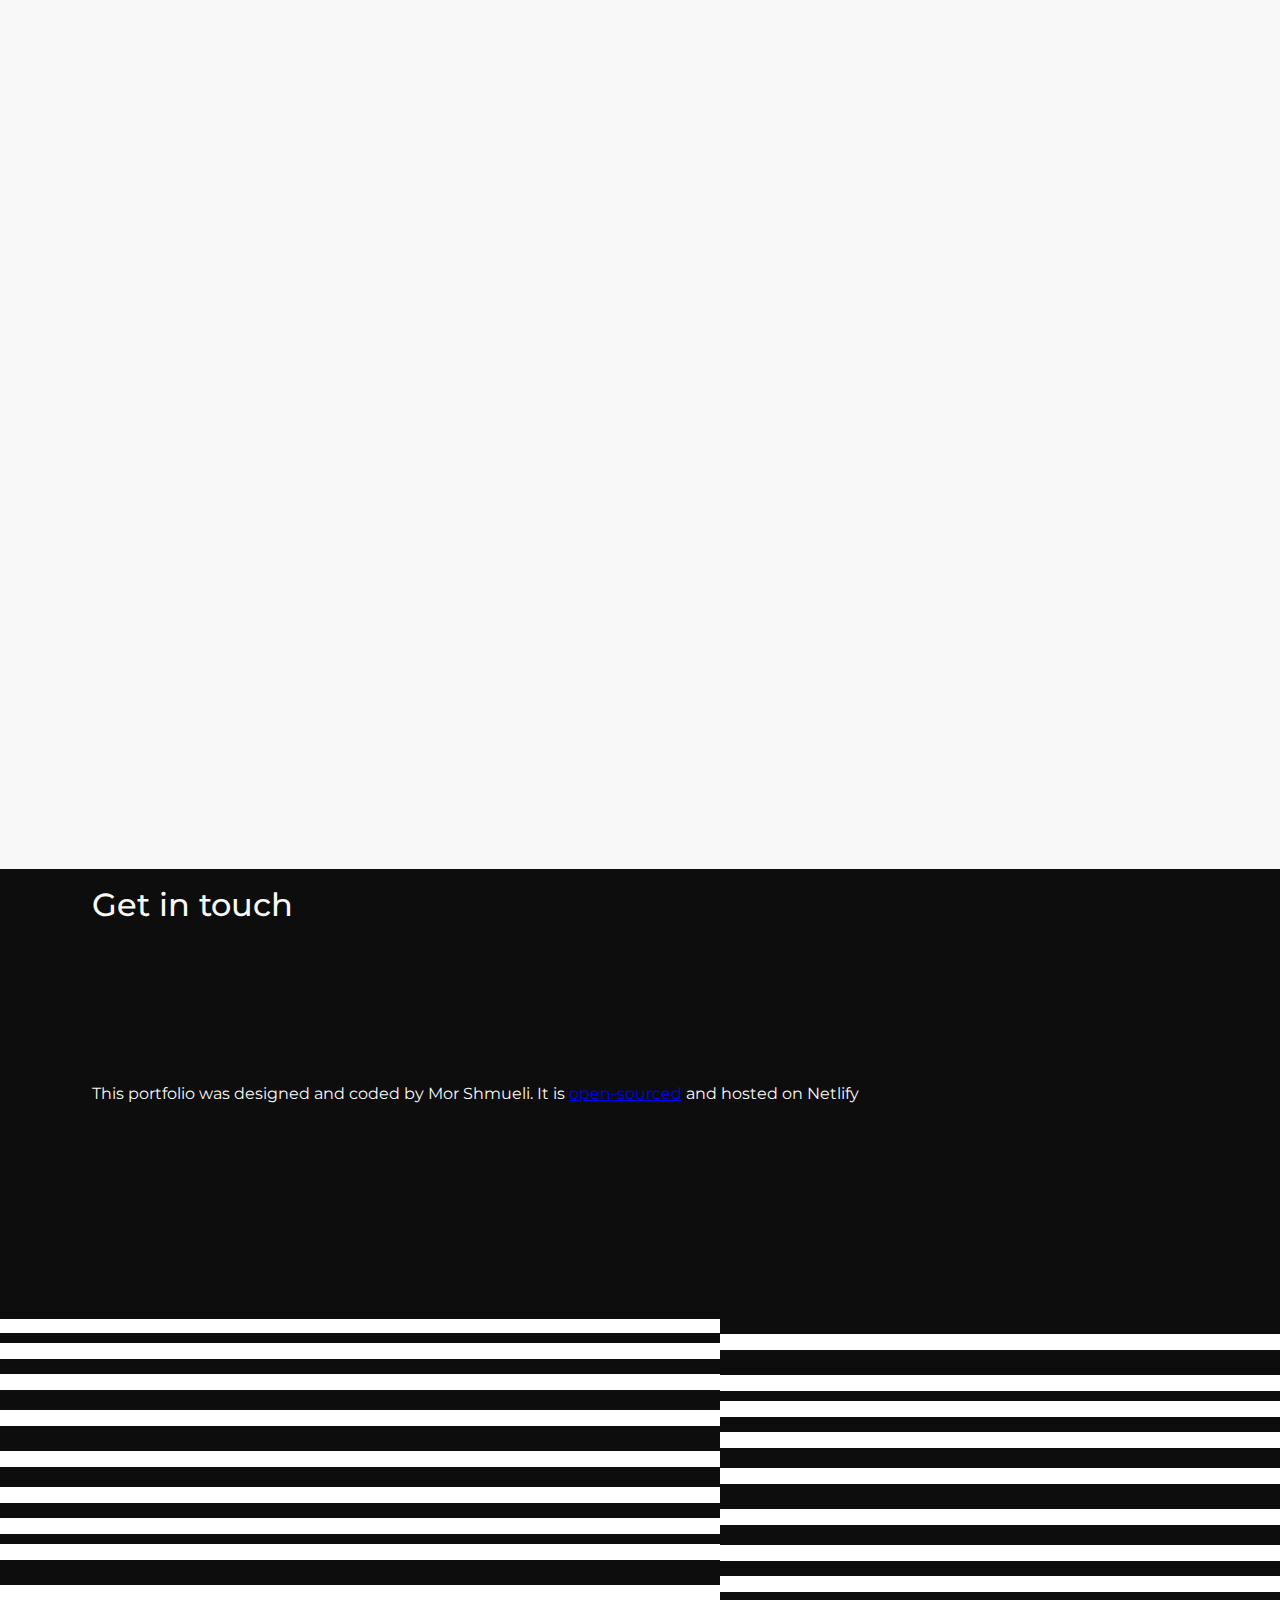
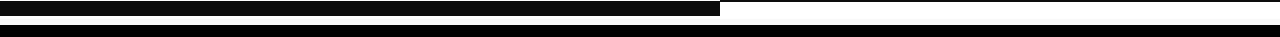
==== commit 0198edc9: "added new project to homepage - html - css" ====
--- a/index.html
+++ b/index.html
@@ -89,6 +89,42 @@
 
         <div class="col-sm-6 box_2">
           <img src="img/MacBook_Pro14.svg" class="bramcote_img img-fluid" />
+        </div>
+      </div>
+
+      <div class="row">
+        <div class="col-sm-6 box_3">
+          <img
+            src="img/morecontemporary_hp.svg"
+            class="more_contemporary_hp img-fluid"
+          />
+        </div>
+
+        <div class="col-sm-6 box_4 mt-5">
+          <h3 class="ProjectTitle text-start">Mor.e Contemporary</h3>
+          <h4 class="WorkSpecs">Role -</h4>
+          <p>UX/UI Designer/Web Designer</p>
+          <h4 class="WorkSpecs">Task -</h4>
+          <p>
+            Designing an interactive and user friendly website showcasing the
+            various aspect of the company.
+          </p>
+          <h4 class="WorkSpecs">Objectives -</h4>
+          <p>Crafting a design that embodies the brand's ethos and mission.</p>
+          <h4 class="WorkSpecs">Challenges -</h4>
+          <p>
+            Maintaining equilibrium between aesthetics and functionality.
+            Recognizing prevalent challenges and devising strategies to tackle
+            them while safeguarding the brand's identity.
+          </p>
+
+          <div>
+            <a
+              href="https://practical-williams-6aa151.netlify.app/"
+              target="_blank"
+              ><button class="btn_primary">Go to project</button></a
+            >
+          </div>
         </div>
       </div>
 
--- a/src/style.css
+++ b/src/style.css
@@ -59,6 +59,10 @@
   font-size: 16px;
   padding: 2px 16px;
   text-align: start;
+}
+
+.quote {
+  font-style: italic;
 }
 
 .Header {
@@ -139,6 +143,7 @@
 
 .about-me-img,
 .bramcote_img,
+.more_contemporary_hp,
 .weather_app_img,
 .tower {
   display: block;
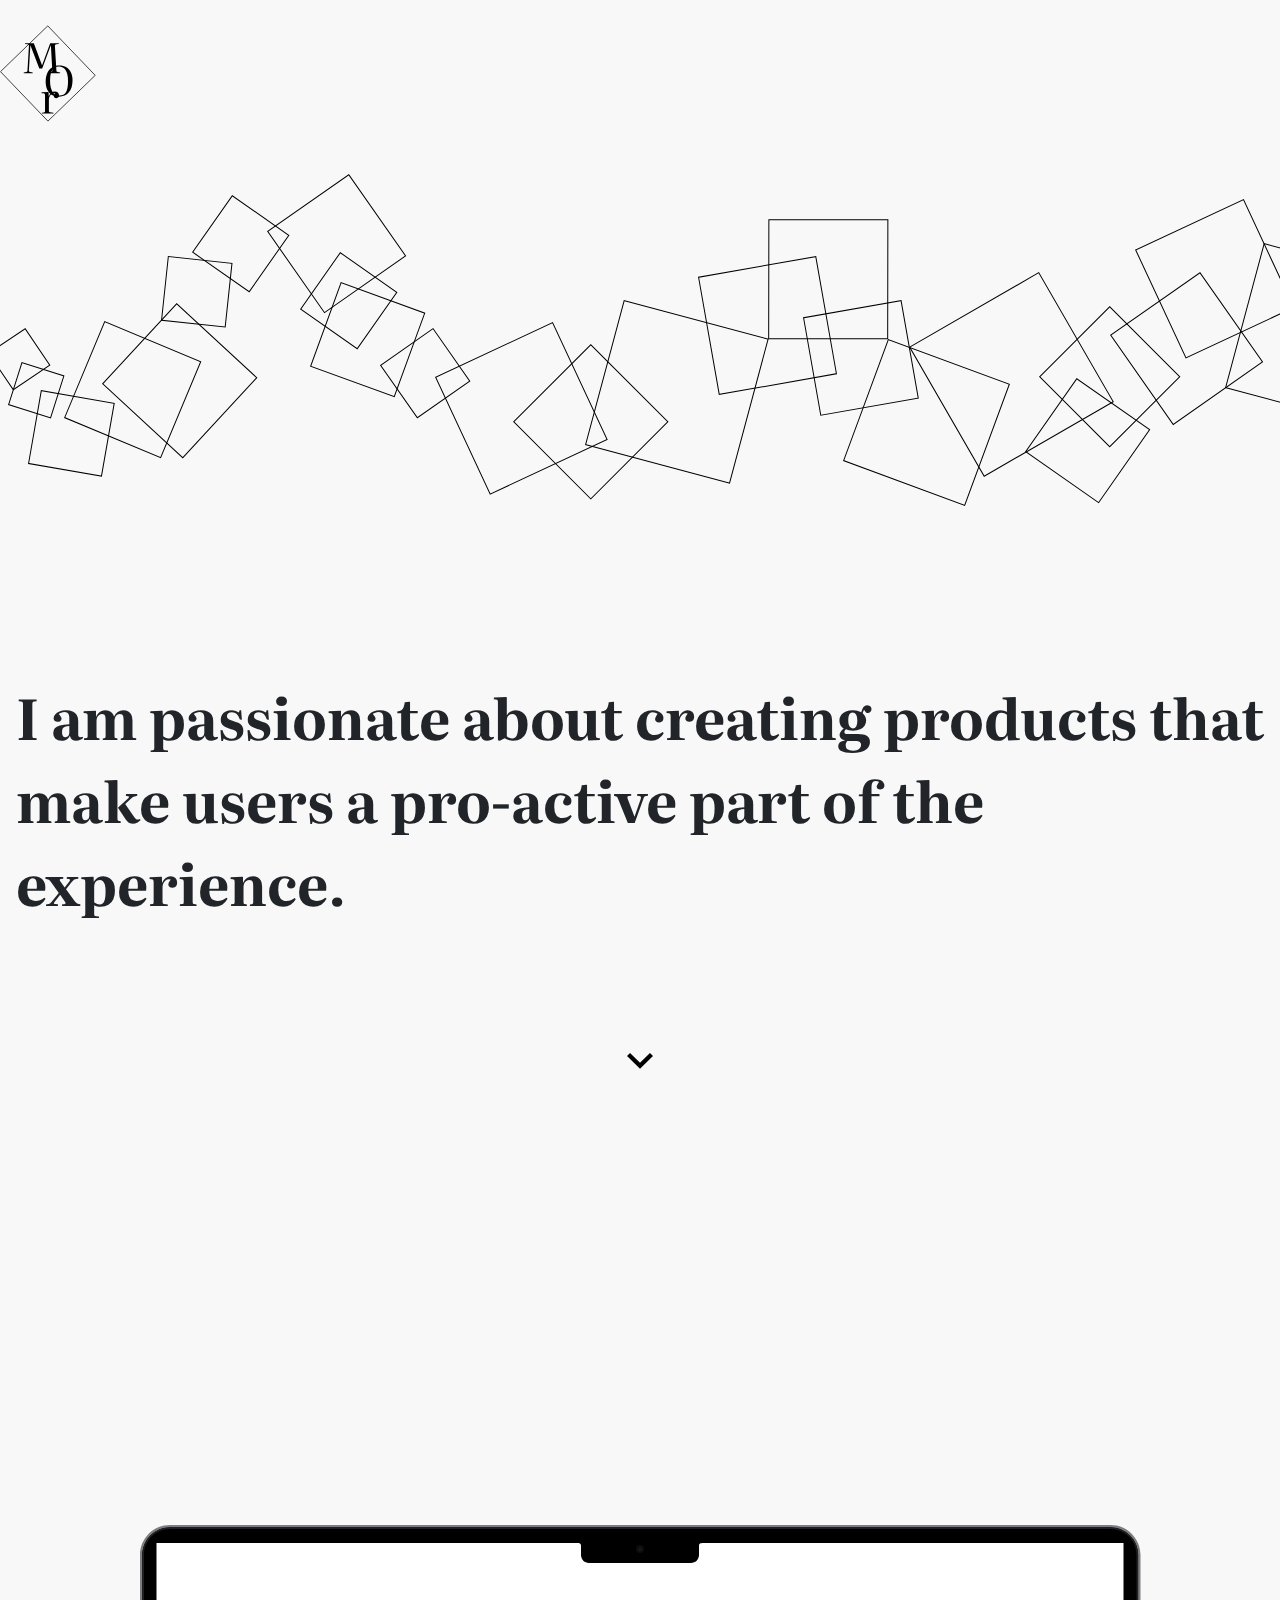
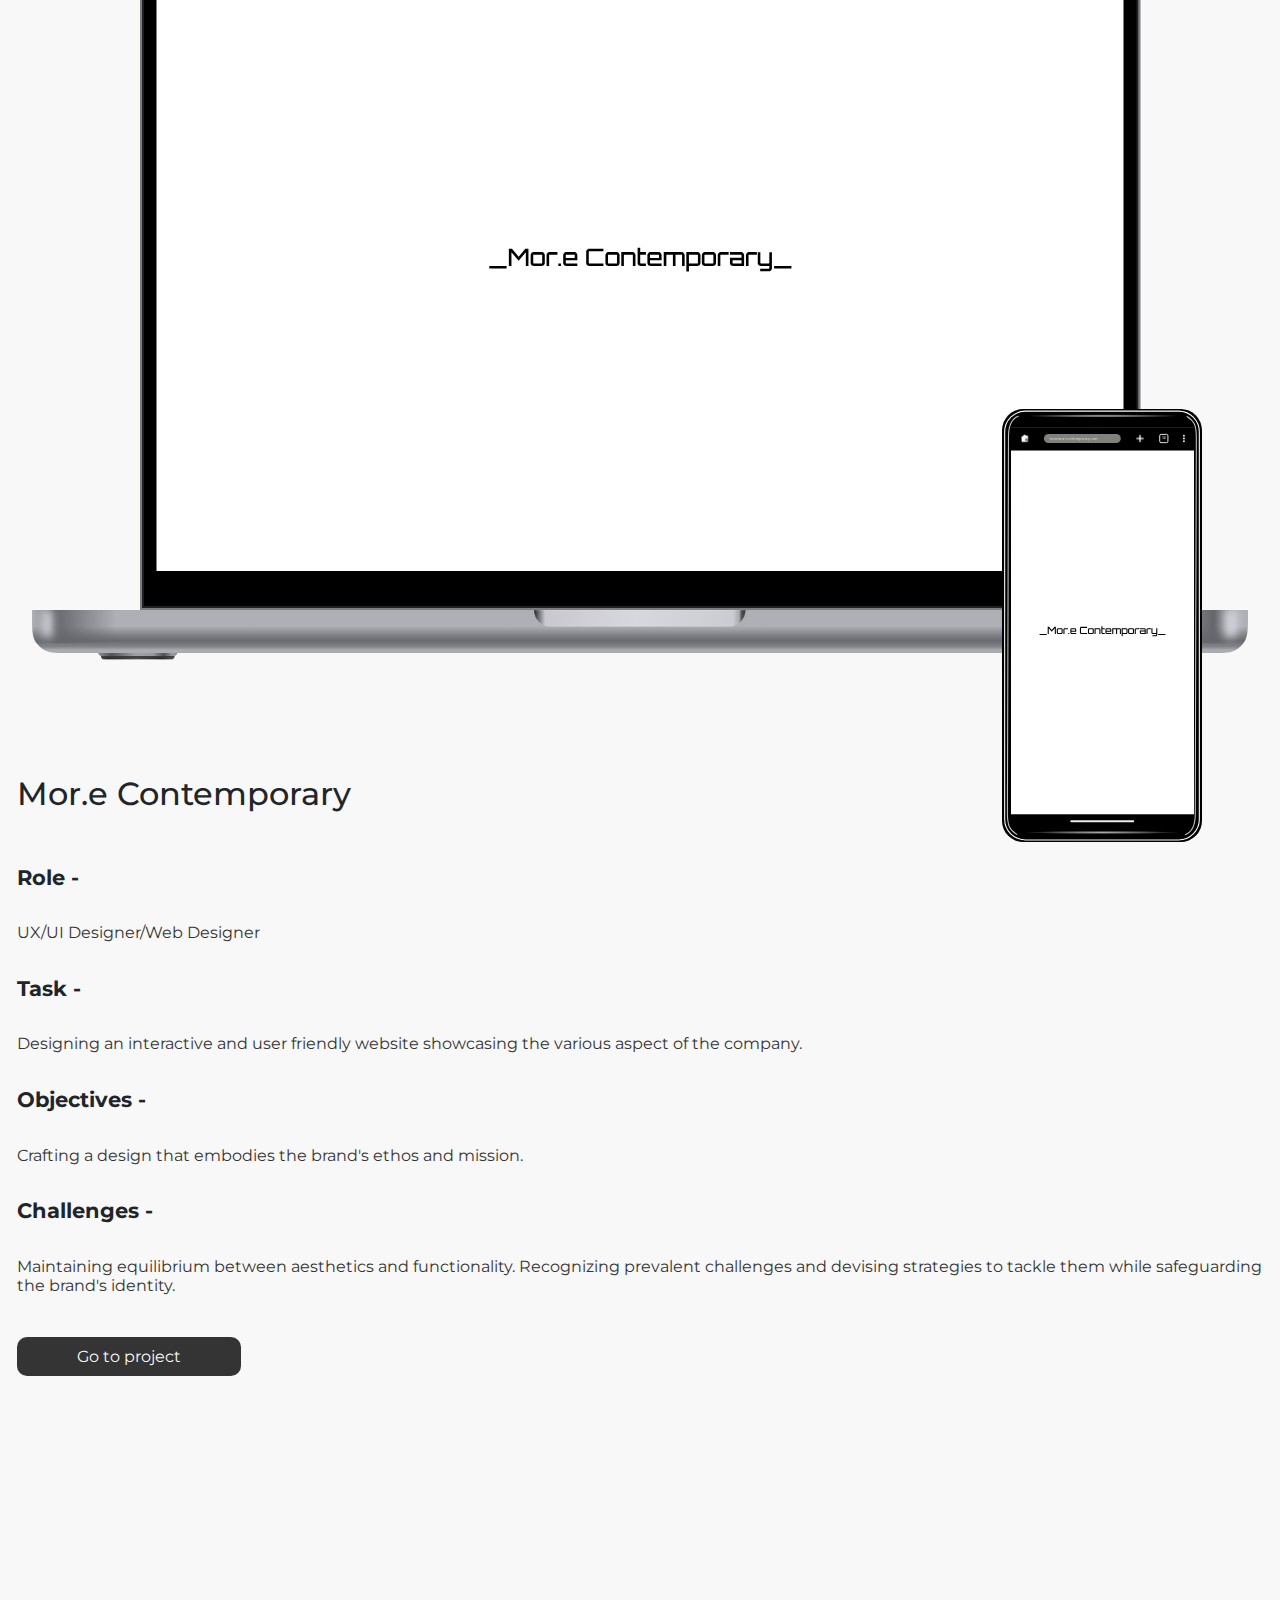
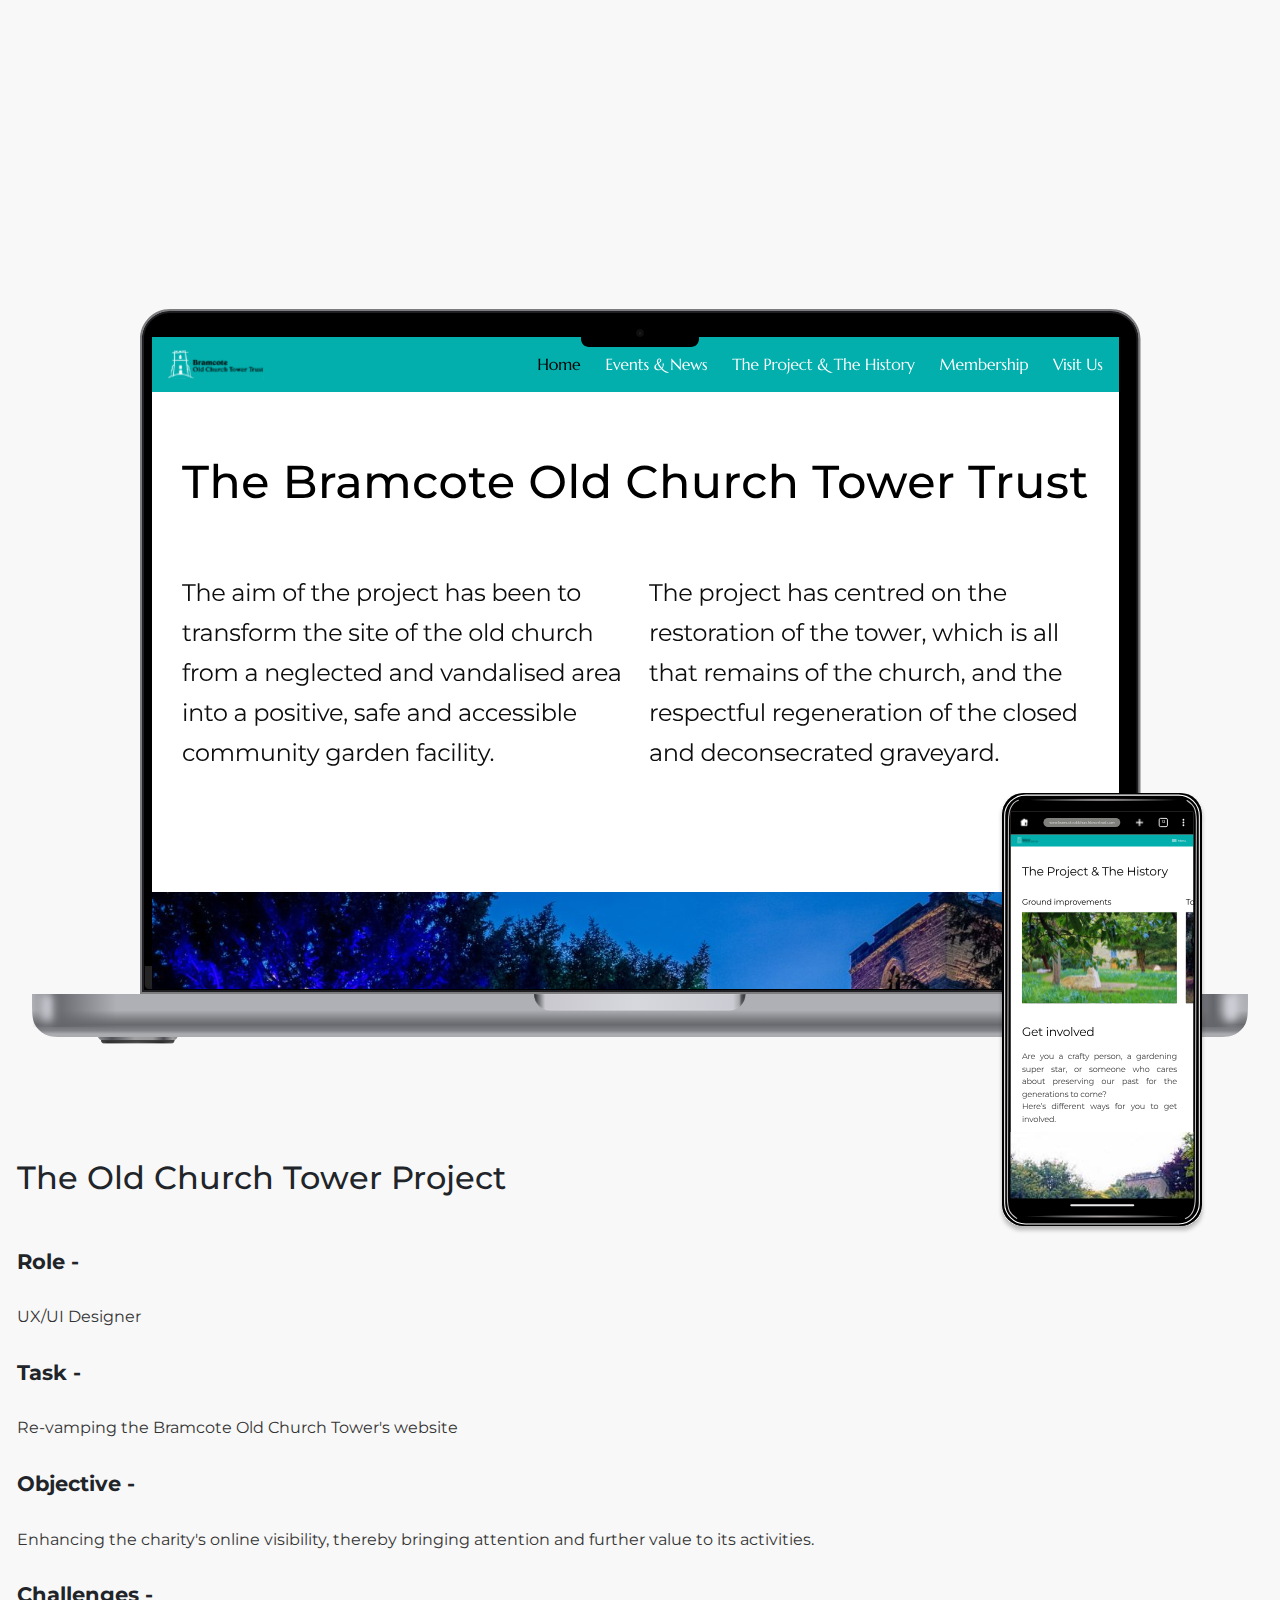
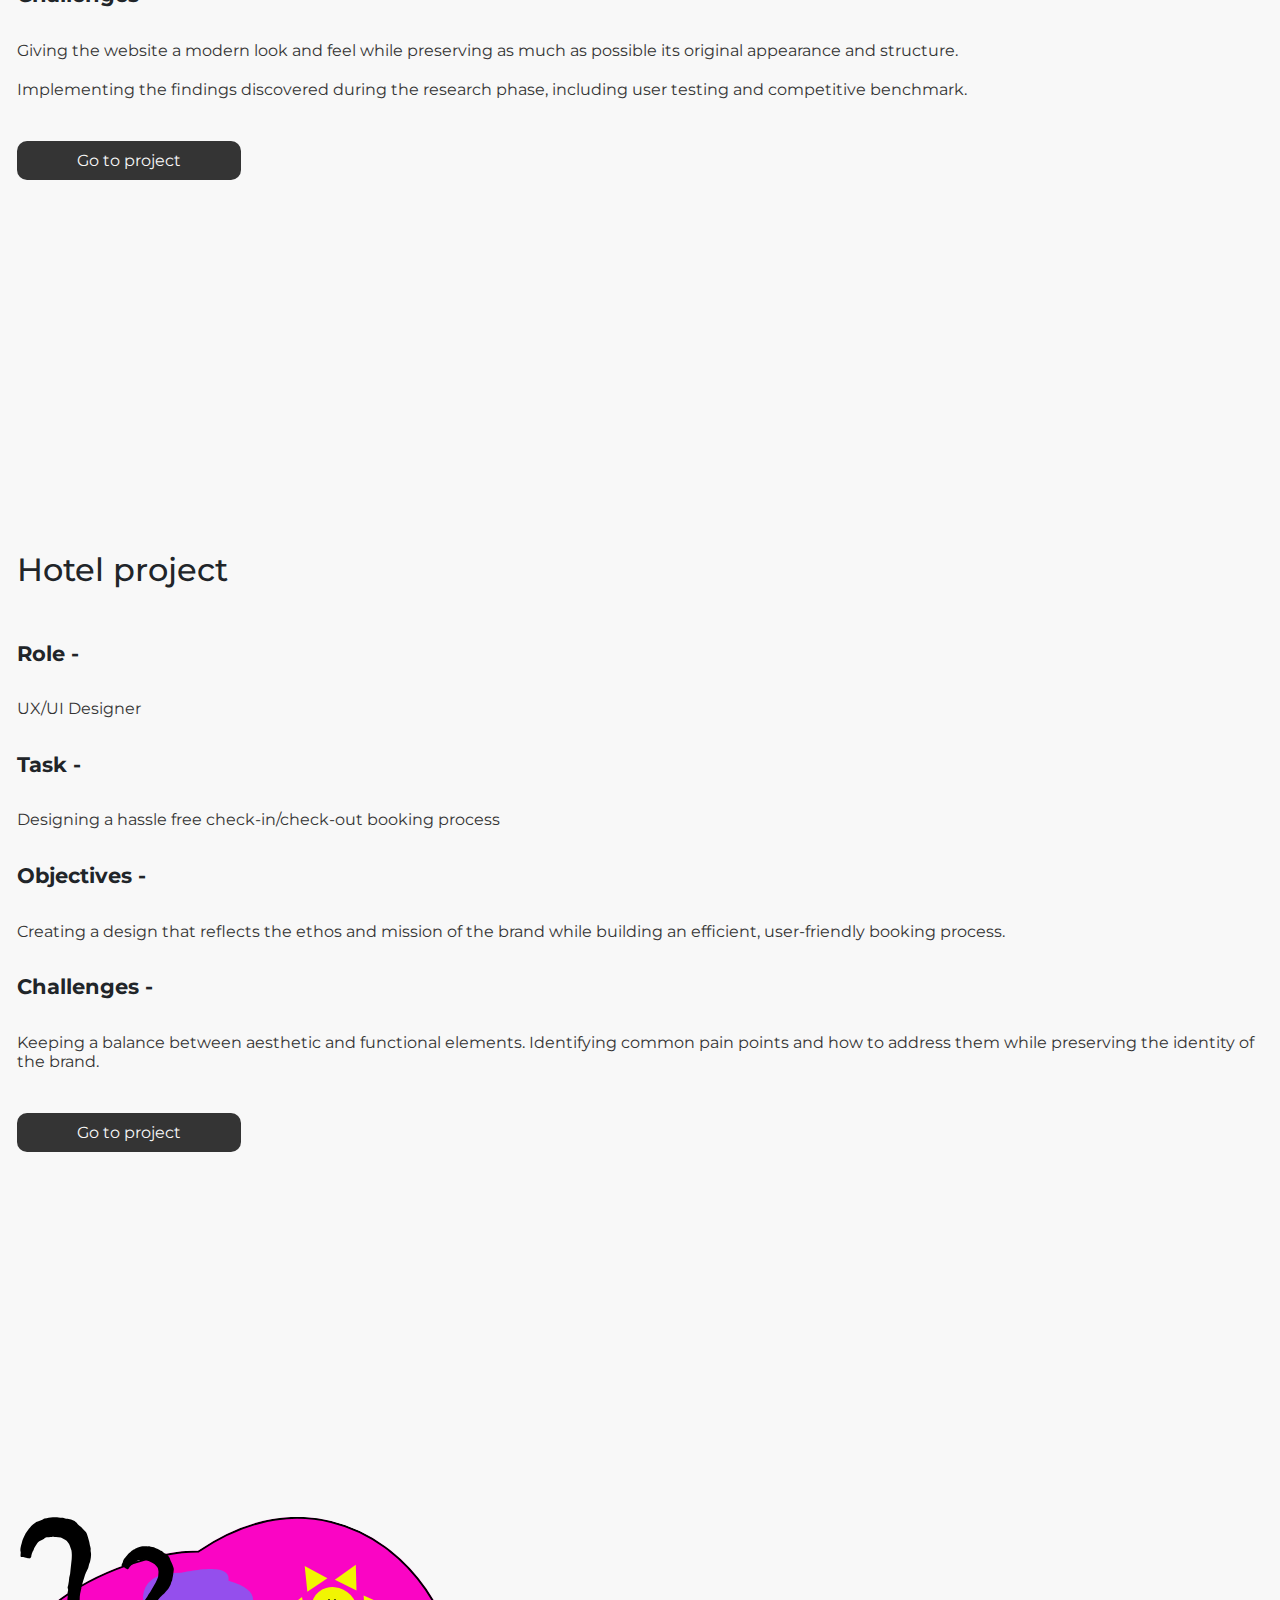
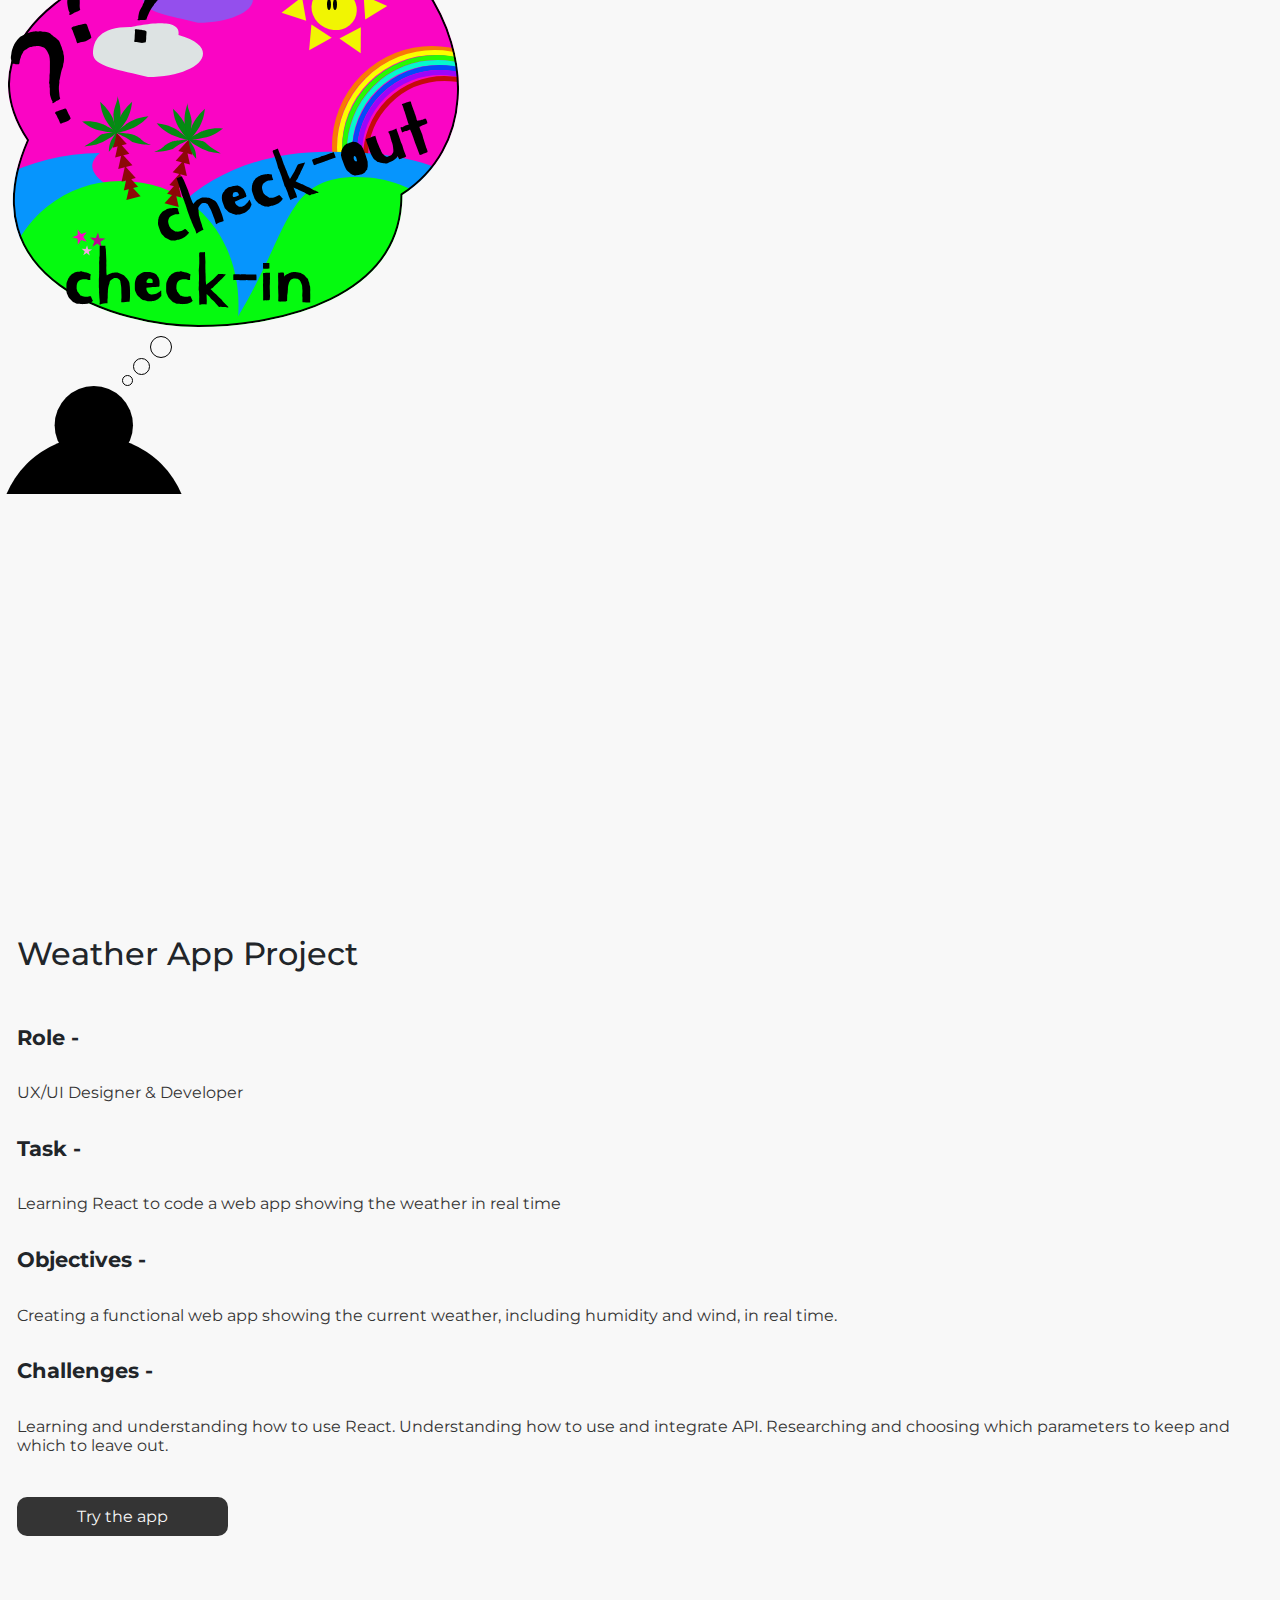
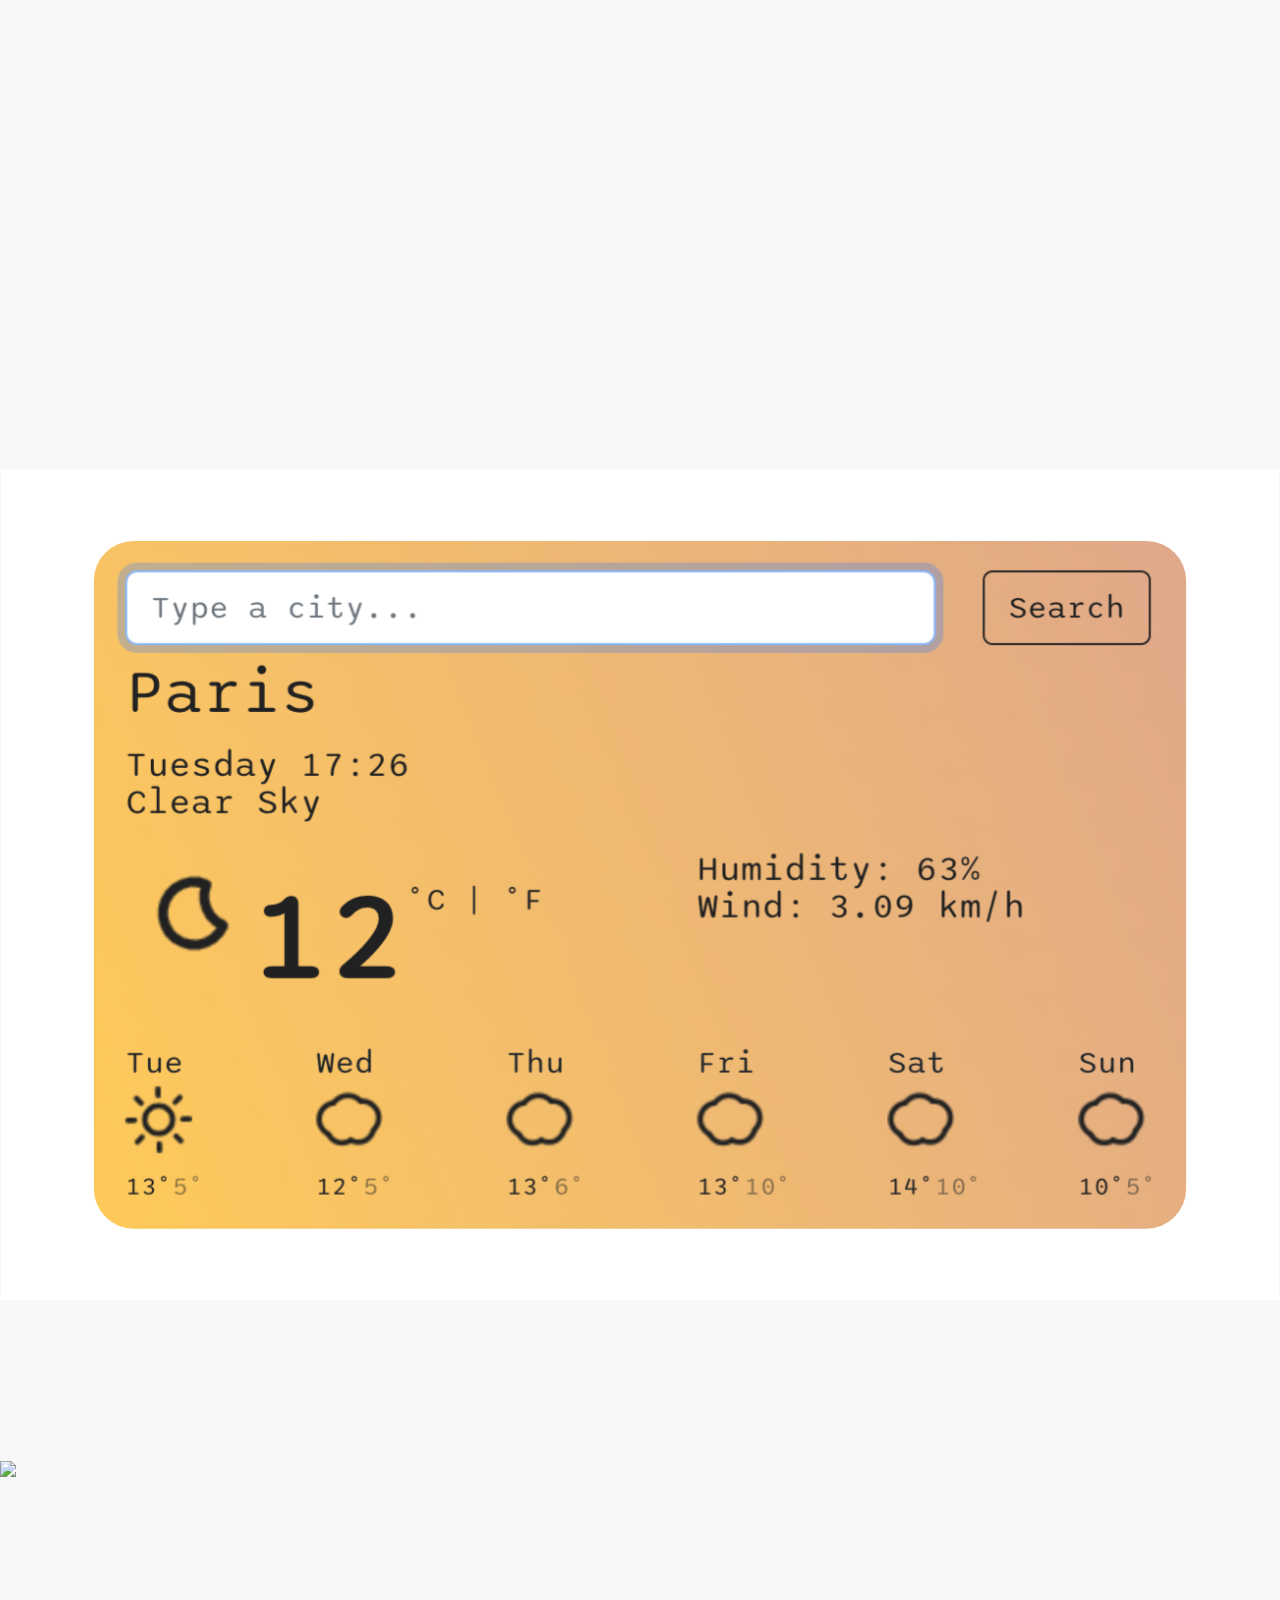
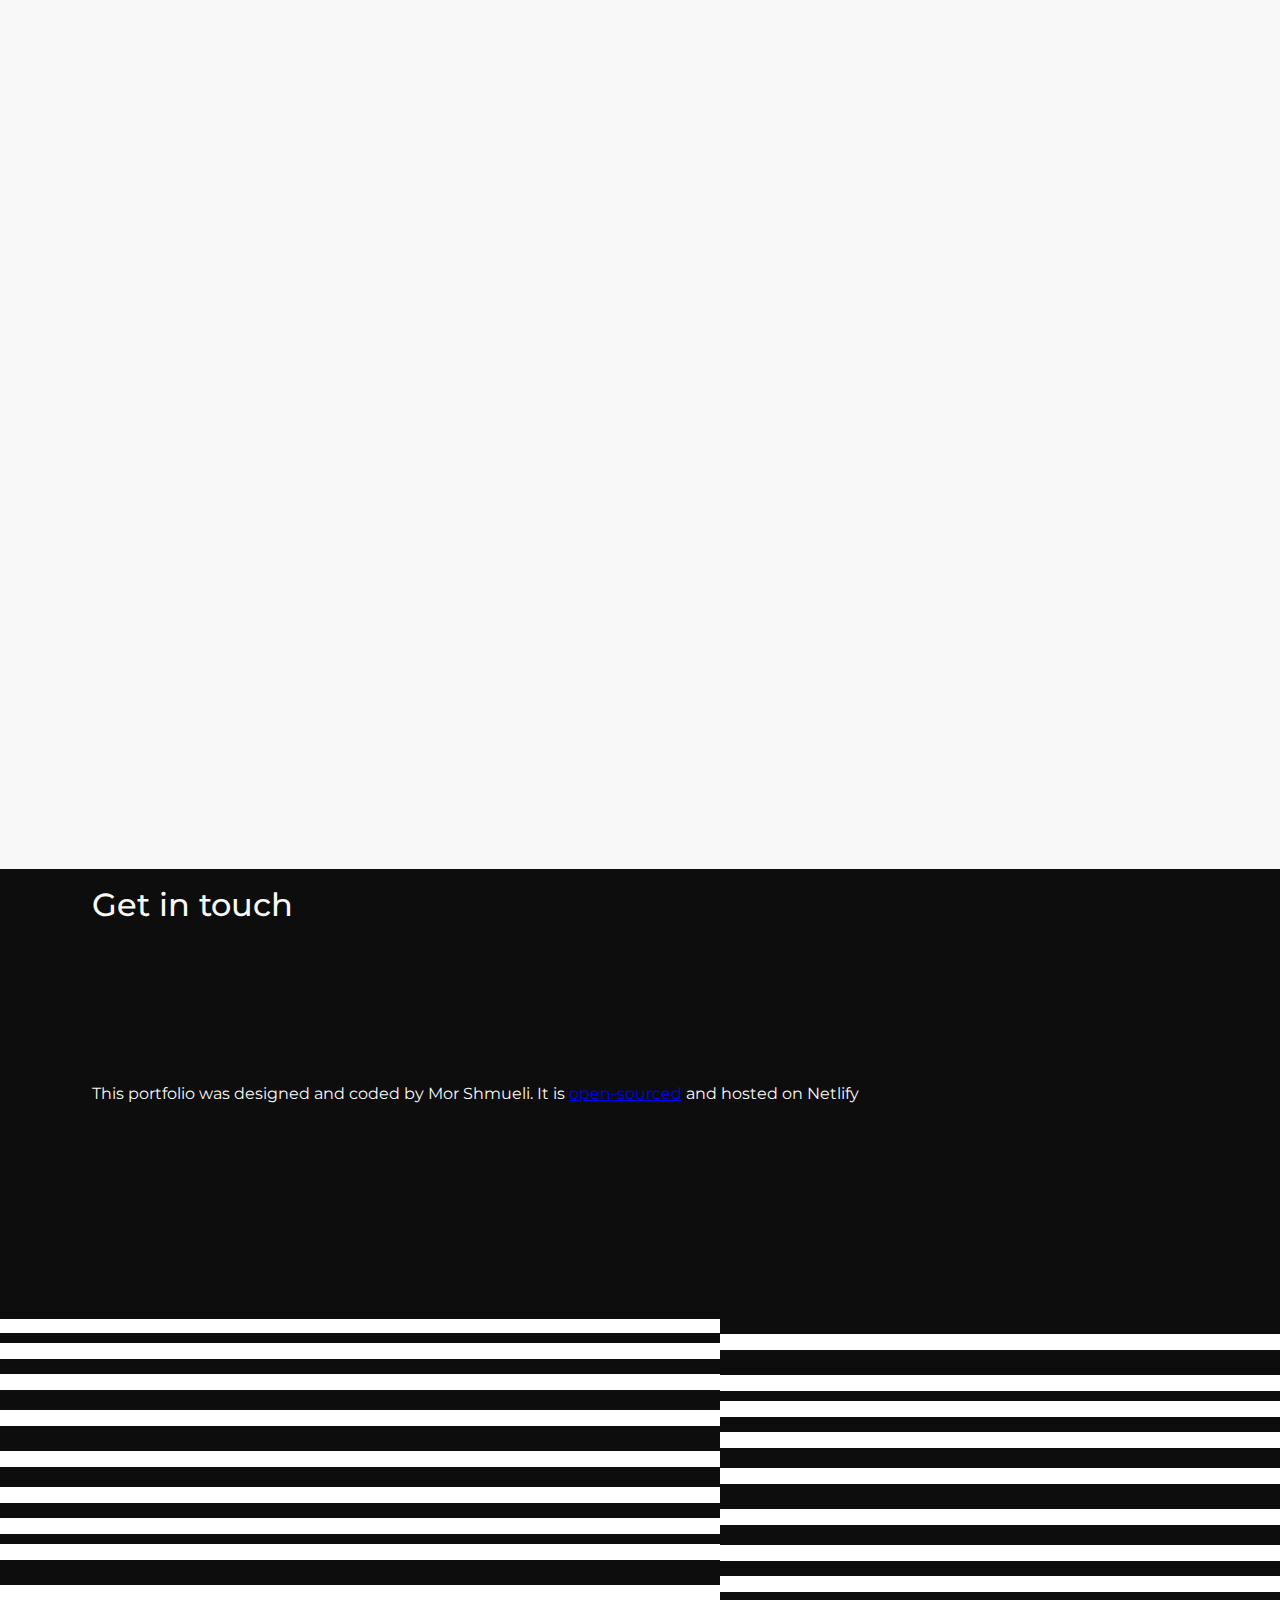
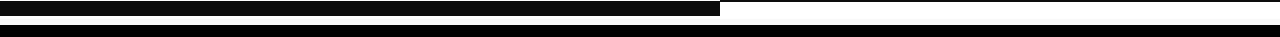
==== commit fe0cc086: "changed index structure HTML" ====
--- a/index.html
+++ b/index.html
@@ -59,40 +59,6 @@
       </div>
 
       <div class="row">
-        <div class="col-sm-6 box_1">
-          <h3 class="ProjectTitle text-start">The Old Church Tower Project</h3>
-          <h4 class="WorkSpecs">Role -</h4>
-          <p>UX/UI Designer</p>
-          <h4 class="WorkSpecs">Task -</h4>
-          <p>Re-vamping the Bramcote Old Church Tower's website</p>
-          <h4 class="WorkSpecs">Objective -</h4>
-          <p>
-            Enhancing the charity's online visibility, thereby bringing
-            attention and further value to its activities.
-          </p>
-          <h4 class="WorkSpecs">Challenges -</h4>
-          <p>
-            Giving the website a modern look and feel while preserving as much
-            as possible its original appearance and structure.
-          </p>
-          <p>
-            Implementing the findings discovered during the research phase,
-            including user testing and competitive benchmark.
-          </p>
-
-          <div>
-            <a href="/bramcote.html" target="_blank"
-              ><button class="btn_primary">Go to project</button></a
-            >
-          </div>
-        </div>
-
-        <div class="col-sm-6 box_2">
-          <img src="img/MacBook_Pro14.svg" class="bramcote_img img-fluid" />
-        </div>
-      </div>
-
-      <div class="row">
         <div class="col-sm-6 box_3">
           <img
             src="img/morecontemporary_hp.svg"
@@ -129,10 +95,40 @@
       </div>
 
       <div class="row">
-        <div class="col-sm-6 box_3">
-          <img src="img/hotel_hp_img.svg" class="hotel_hp_img img-fluid" />
-        </div>
-
+        <div class="col-sm-6 box_2">
+          <img src="img/MacBook_Pro14.svg" class="bramcote_img img-fluid" />
+        </div>
+
+        <div class="col-sm-6 box_1">
+          <h3 class="ProjectTitle text-start">The Old Church Tower Project</h3>
+          <h4 class="WorkSpecs">Role -</h4>
+          <p>UX/UI Designer</p>
+          <h4 class="WorkSpecs">Task -</h4>
+          <p>Re-vamping the Bramcote Old Church Tower's website</p>
+          <h4 class="WorkSpecs">Objective -</h4>
+          <p>
+            Enhancing the charity's online visibility, thereby bringing
+            attention and further value to its activities.
+          </p>
+          <h4 class="WorkSpecs">Challenges -</h4>
+          <p>
+            Giving the website a modern look and feel while preserving as much
+            as possible its original appearance and structure.
+          </p>
+          <p>
+            Implementing the findings discovered during the research phase,
+            including user testing and competitive benchmark.
+          </p>
+
+          <div>
+            <a href="/bramcote.html" target="_blank"
+              ><button class="btn_primary">Go to project</button></a
+            >
+          </div>
+        </div>
+      </div>
+
+      <div class="row">
         <div class="col-sm-6 box_4 mt-5">
           <h3 class="ProjectTitle text-start">Hotel project</h3>
           <h4 class="WorkSpecs">Role -</h4>
@@ -156,6 +152,10 @@
               ><button class="btn_primary">Go to project</button></a
             >
           </div>
+        </div>
+
+        <div class="col-sm-6 box_3">
+          <img src="img/hotel_hp_img.svg" class="hotel_hp_img img-fluid" />
         </div>
       </div>
 
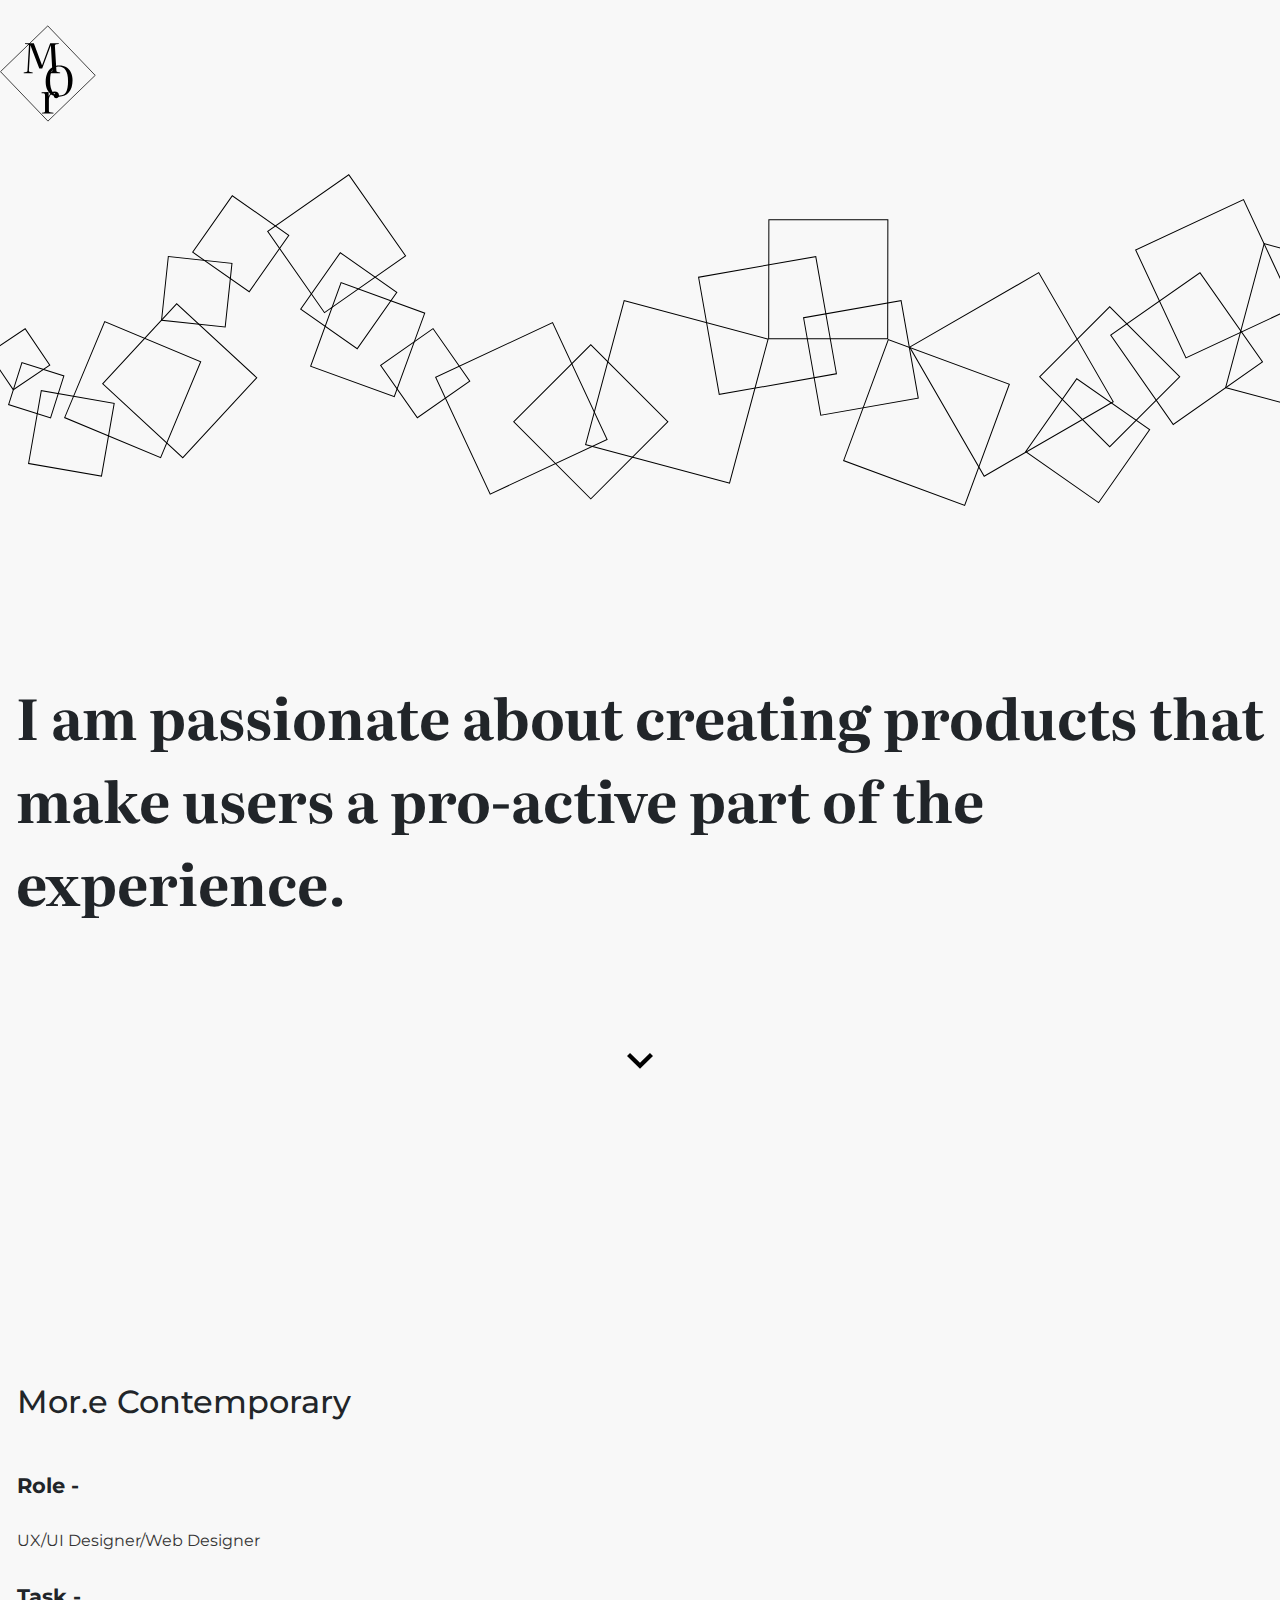
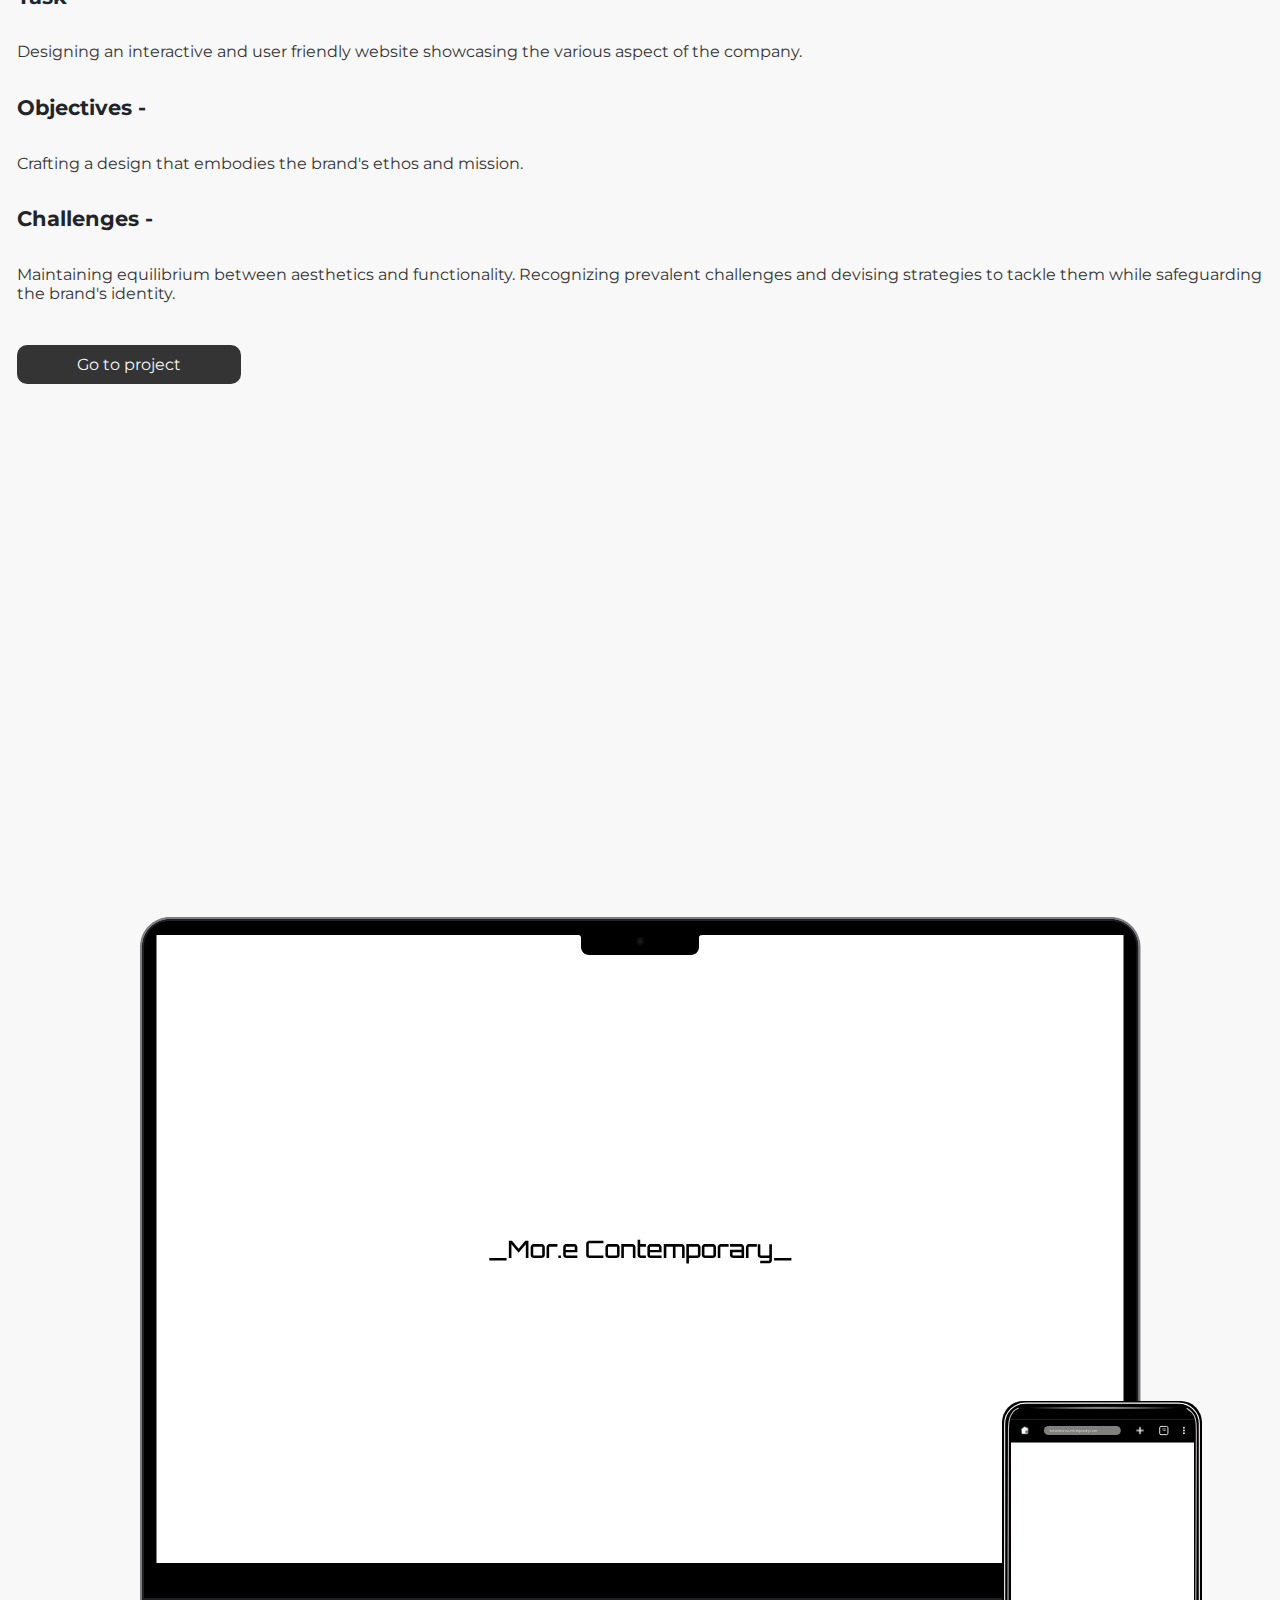
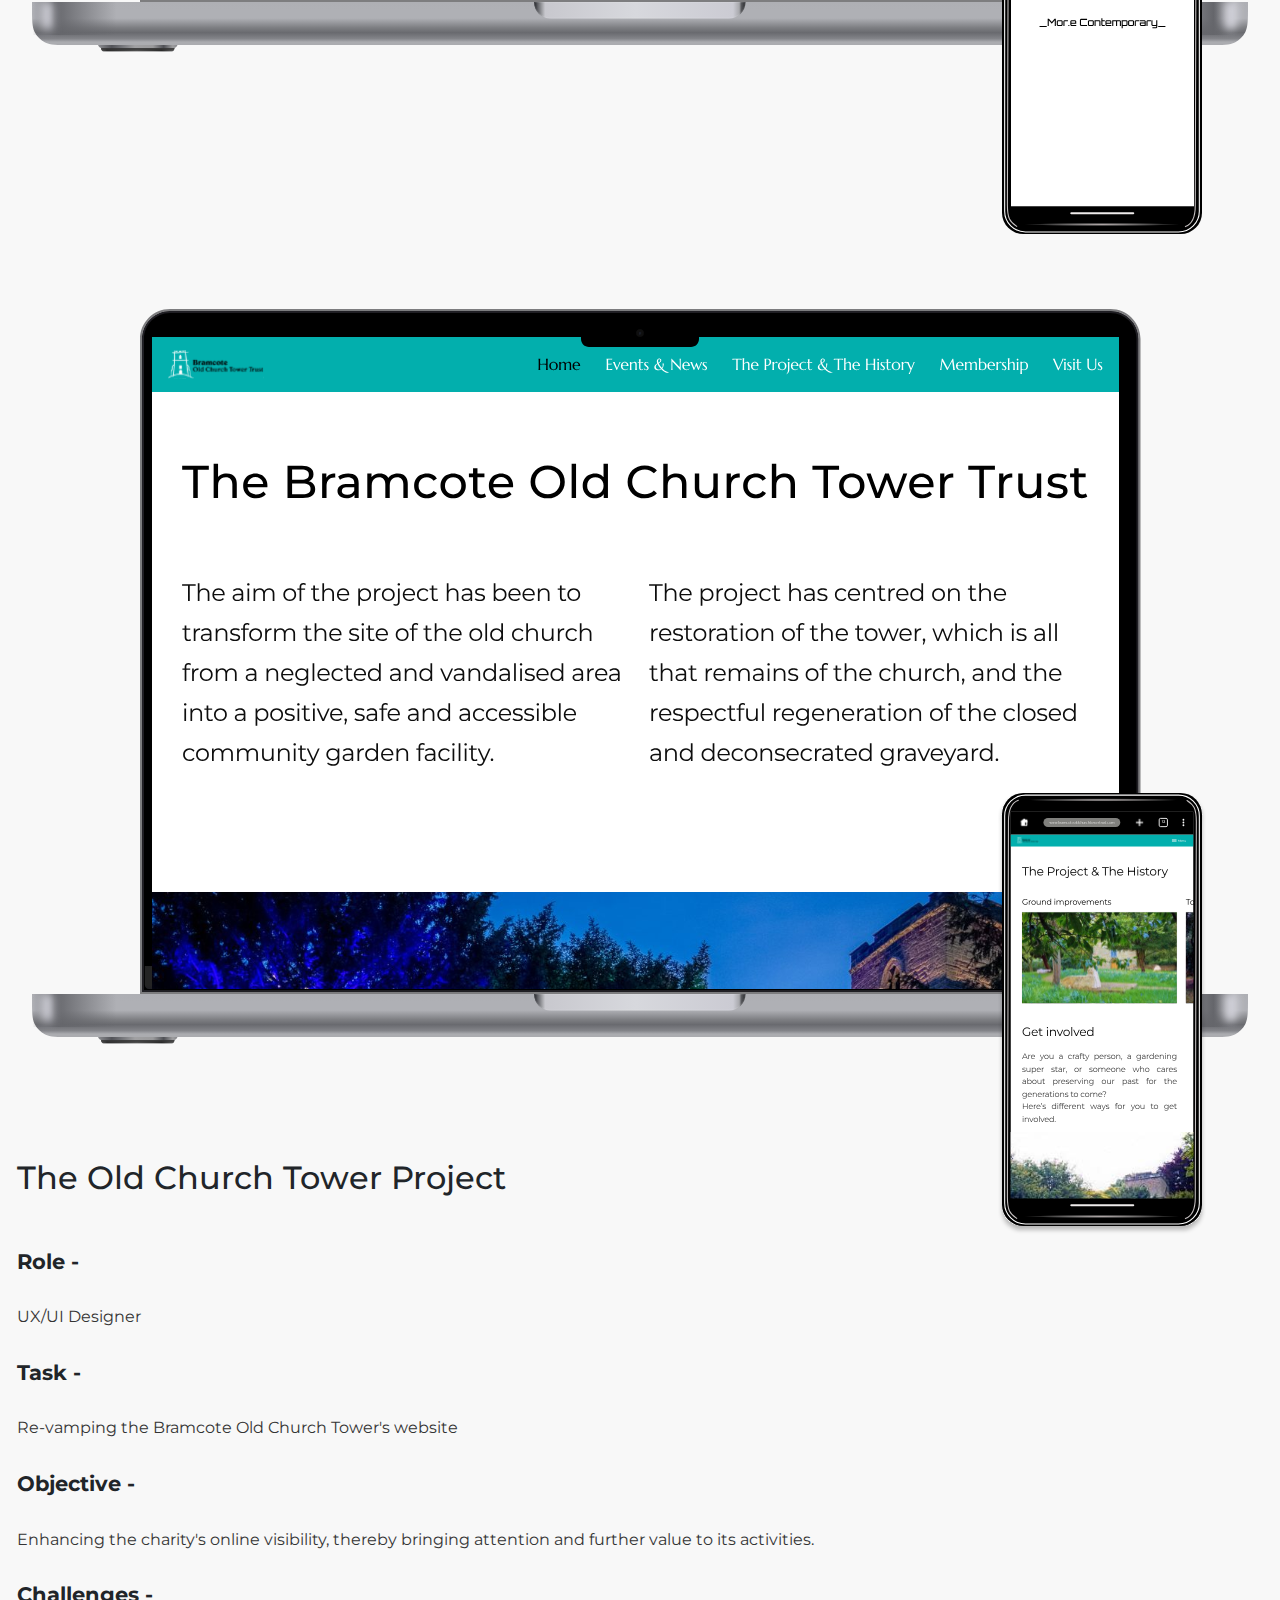
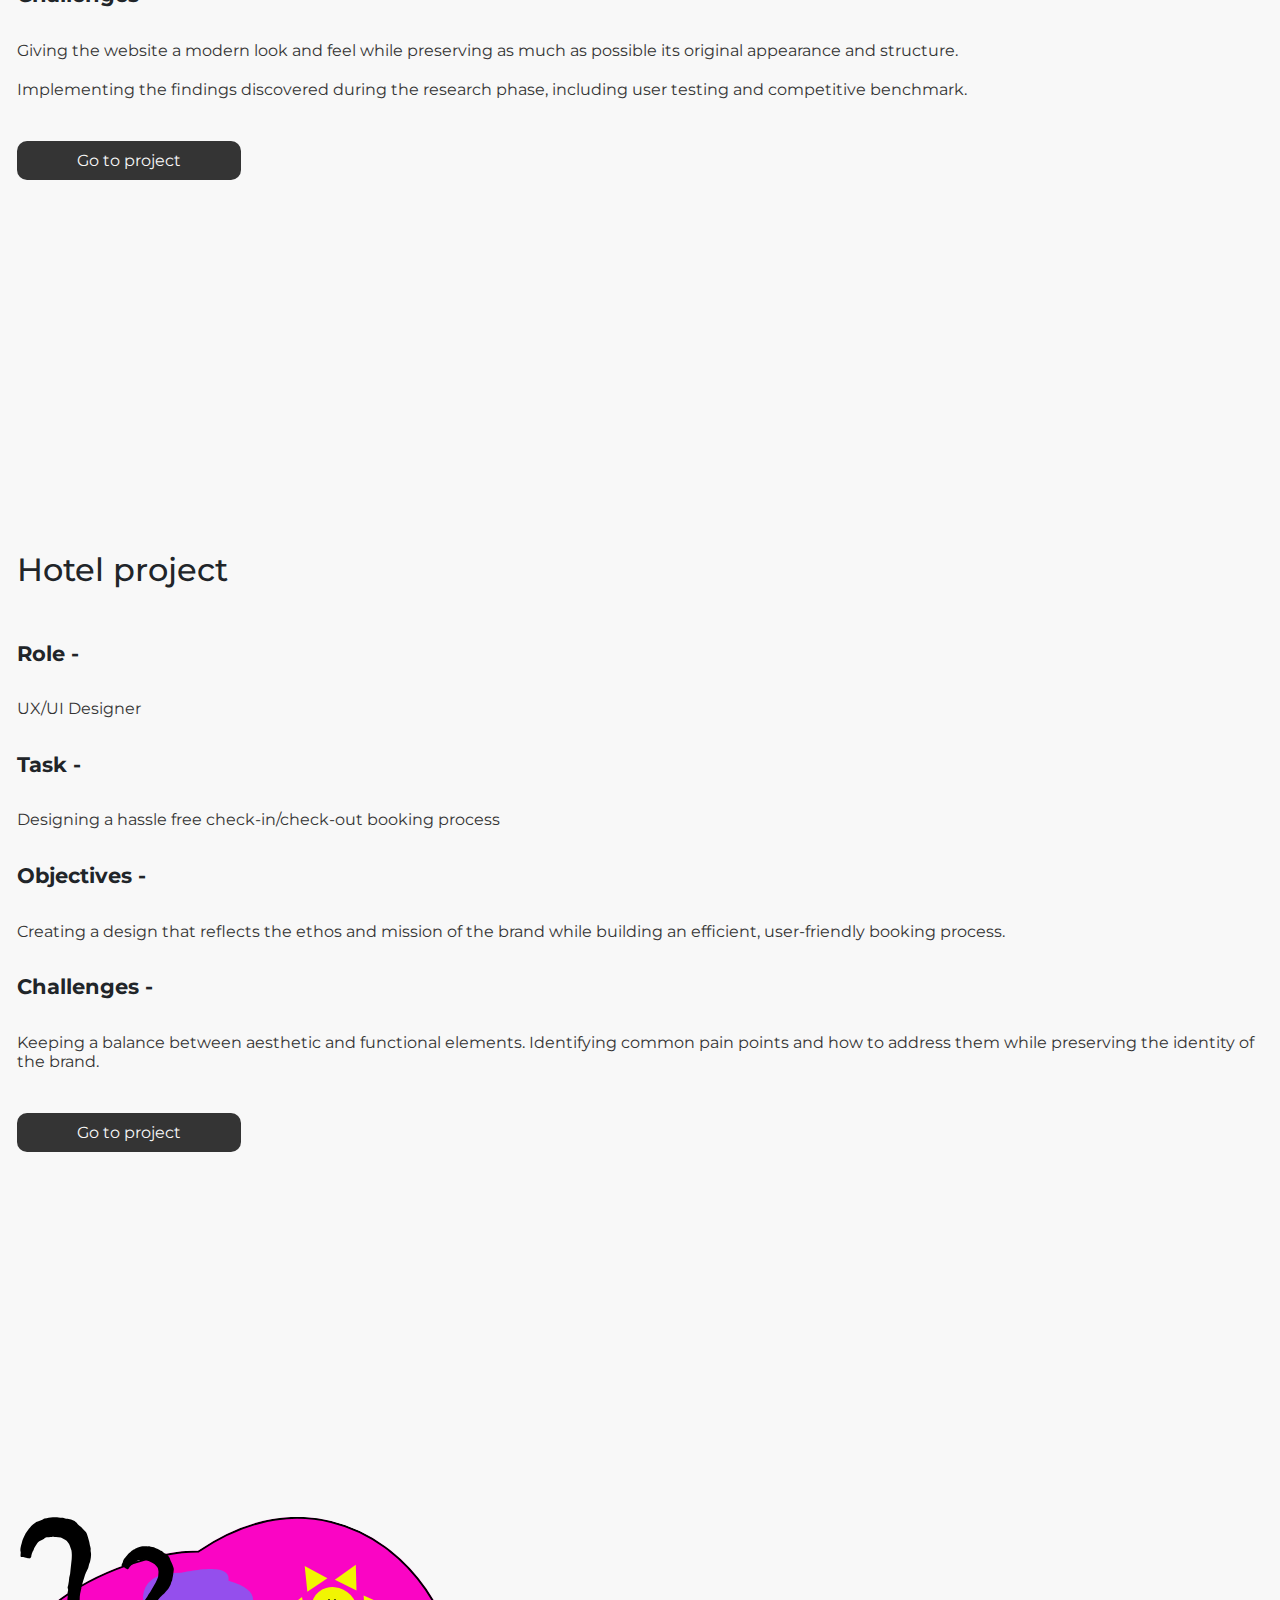
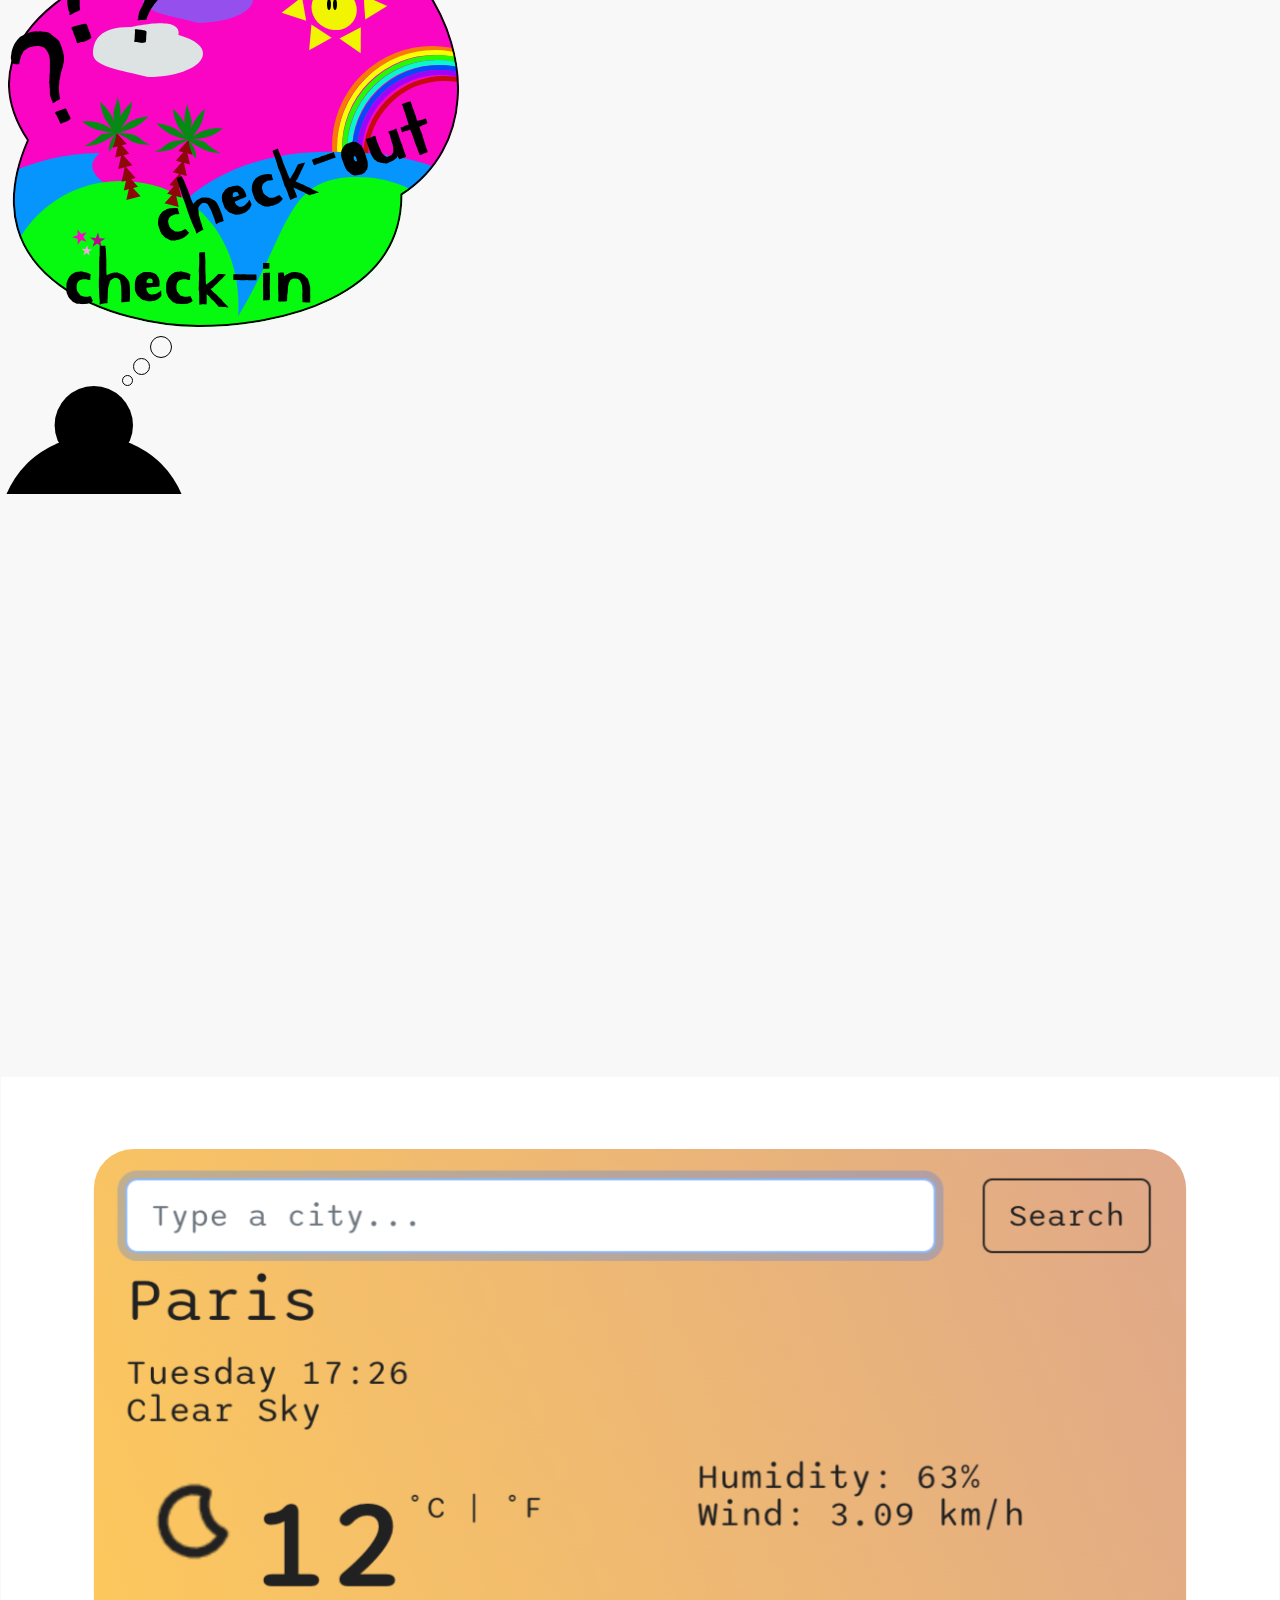
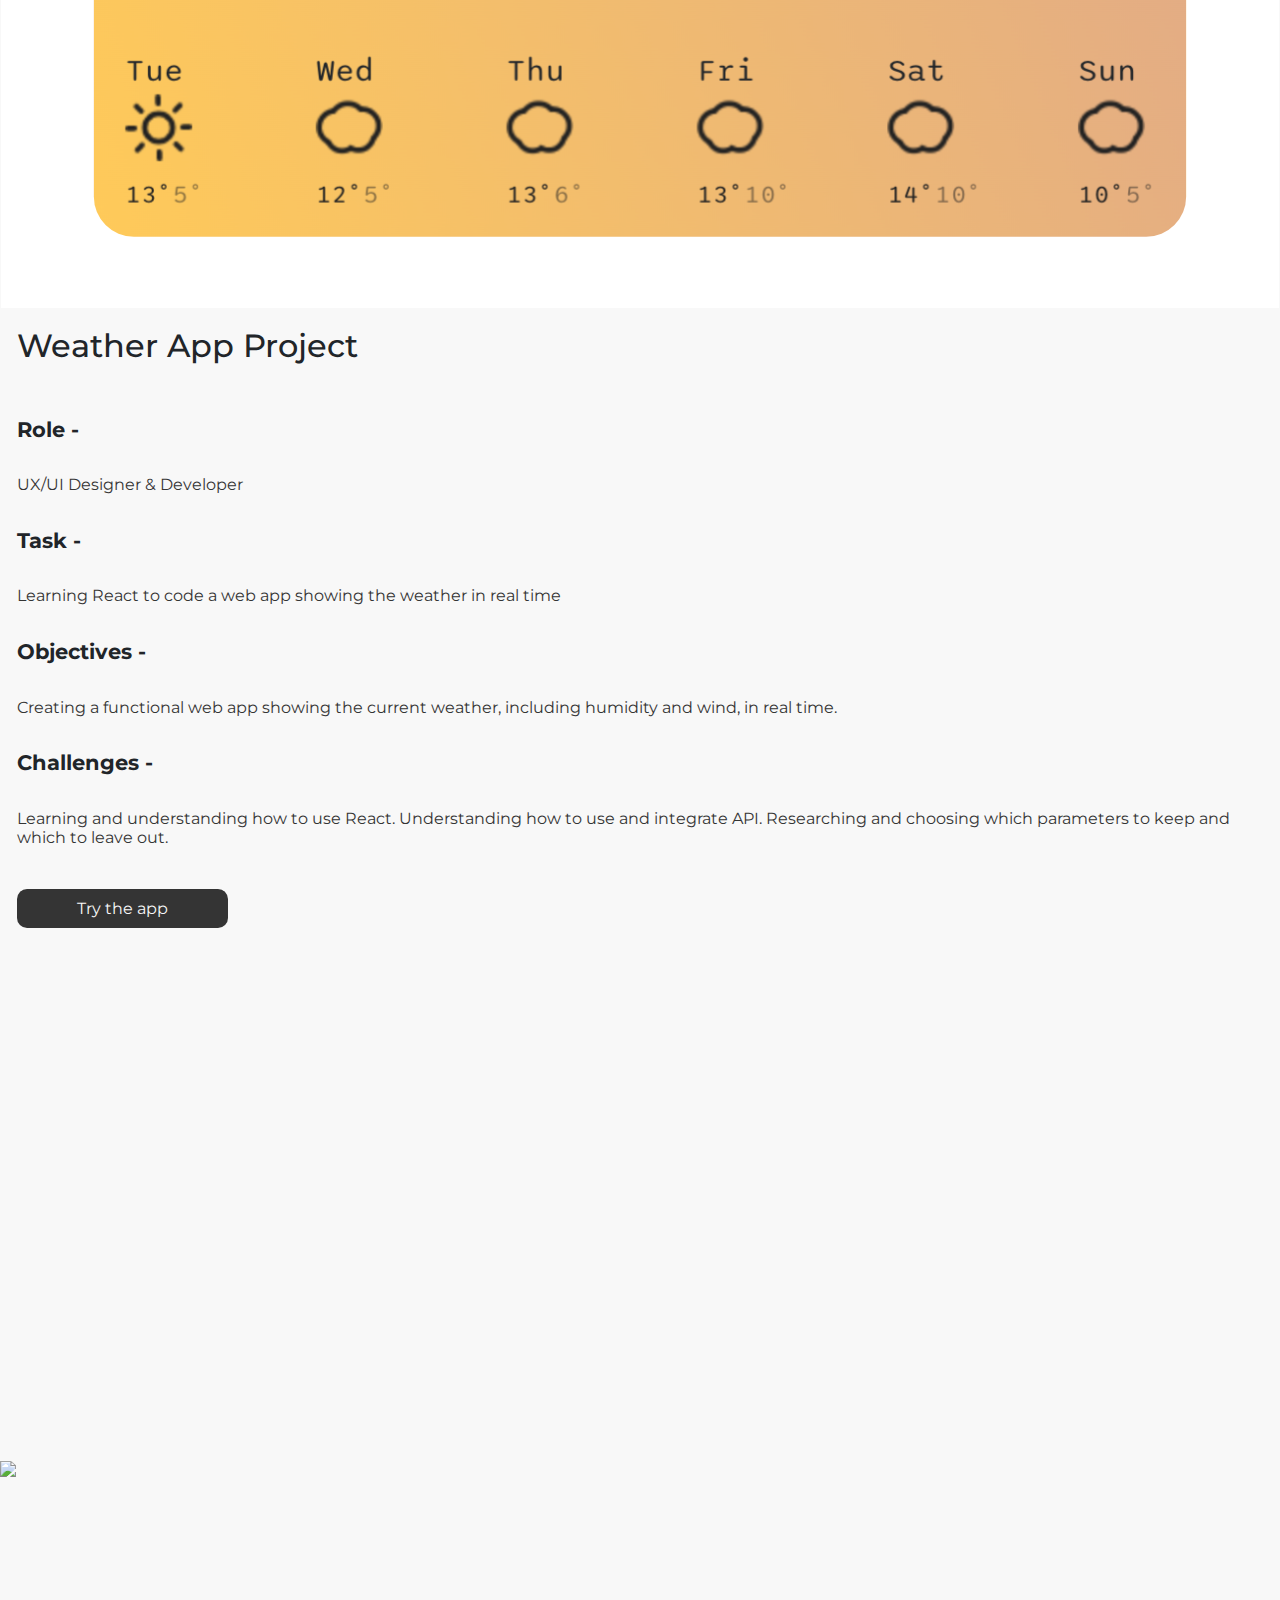
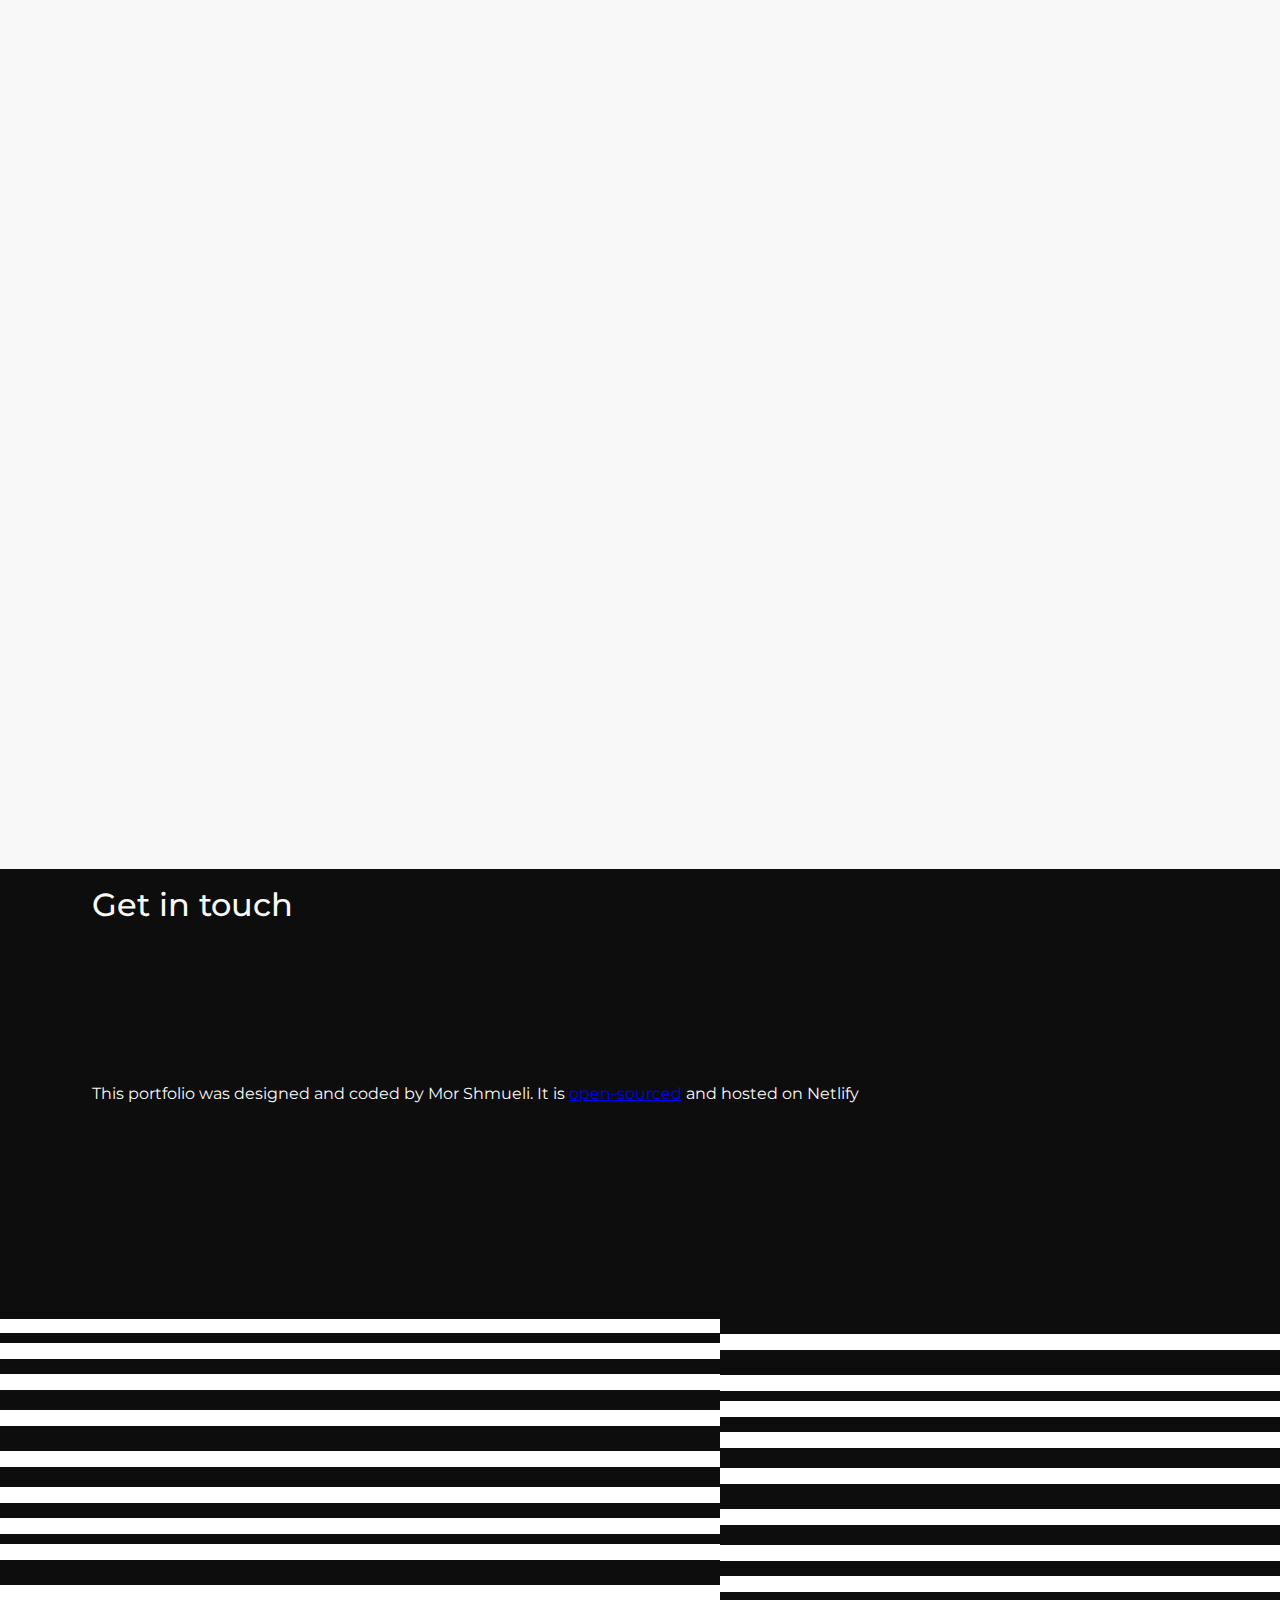
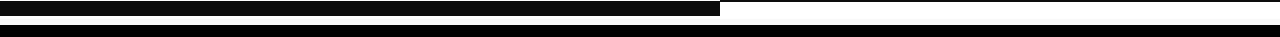
==== commit f0d79397: "corrected index structure HTML" ====
--- a/index.html
+++ b/index.html
@@ -59,46 +59,45 @@
       </div>
 
       <div class="row">
+        <div class="col-sm-6 box_4 mt-5">
+          <h3 class="ProjectTitle text-start">Mor.e Contemporary</h3>
+          <h4 class="WorkSpecs">Role -</h4>
+          <p>UX/UI Designer/Web Designer</p>
+          <h4 class="WorkSpecs">Task -</h4>
+          <p>
+            Designing an interactive and user friendly website showcasing the
+            various aspect of the company.
+          </p>
+          <h4 class="WorkSpecs">Objectives -</h4>
+          <p>Crafting a design that embodies the brand's ethos and mission.</p>
+          <h4 class="WorkSpecs">Challenges -</h4>
+          <p>
+            Maintaining equilibrium between aesthetics and functionality.
+            Recognizing prevalent challenges and devising strategies to tackle
+            them while safeguarding the brand's identity.
+          </p>
+
+          <div>
+            <a
+              href="https://practical-williams-6aa151.netlify.app/"
+              target="_blank"
+              ><button class="btn_primary">Go to project</button></a
+            >
+          </div>
+        </div>
+
         <div class="col-sm-6 box_3">
           <img
             src="img/morecontemporary_hp.svg"
             class="more_contemporary_hp img-fluid"
           />
         </div>
-
-        <div class="col-sm-6 box_4 mt-5">
-          <h3 class="ProjectTitle text-start">Mor.e Contemporary</h3>
-          <h4 class="WorkSpecs">Role -</h4>
-          <p>UX/UI Designer/Web Designer</p>
-          <h4 class="WorkSpecs">Task -</h4>
-          <p>
-            Designing an interactive and user friendly website showcasing the
-            various aspect of the company.
-          </p>
-          <h4 class="WorkSpecs">Objectives -</h4>
-          <p>Crafting a design that embodies the brand's ethos and mission.</p>
-          <h4 class="WorkSpecs">Challenges -</h4>
-          <p>
-            Maintaining equilibrium between aesthetics and functionality.
-            Recognizing prevalent challenges and devising strategies to tackle
-            them while safeguarding the brand's identity.
-          </p>
-
-          <div>
-            <a
-              href="https://practical-williams-6aa151.netlify.app/"
-              target="_blank"
-              ><button class="btn_primary">Go to project</button></a
-            >
-          </div>
-        </div>
       </div>
 
       <div class="row">
         <div class="col-sm-6 box_2">
           <img src="img/MacBook_Pro14.svg" class="bramcote_img img-fluid" />
         </div>
-
         <div class="col-sm-6 box_1">
           <h3 class="ProjectTitle text-start">The Old Church Tower Project</h3>
           <h4 class="WorkSpecs">Role -</h4>
@@ -160,40 +159,39 @@
       </div>
 
       <div class="row">
-        <div class="col-sm-6 box_5">
-          <h3 class="ProjectTitle text-start">Weather App Project</h3>
-          <h4 class="WorkSpecs">Role -</h4>
-          <p>UX/UI Designer & Developer</p>
-          <h4 class="WorkSpecs">Task -</h4>
-          <p>
-            Learning React to code a web app showing the weather in real time
-          </p>
-          <h4 class="WorkSpecs">Objectives -</h4>
-          <p>
-            Creating a functional web app showing the current weather, including
-            humidity and wind, in real time.
-          </p>
-          <h4 class="WorkSpecs">Challenges -</h4>
-          <p>
-            Learning and understanding how to use React. Understanding how to
-            use and integrate API. Researching and choosing which parameters to
-            keep and which to leave out.
-          </p>
-
-          <div>
-            <a
-              href="https://silly-snickerdoodle-b13321.netlify.app/"
-              target="_blank"
-              ><button class="btn_primary">Try the app</button></a
-            >
-          </div>
-        </div>
-
         <div class="col-sm-6 box_6">
           <img
             src="/img/weather-app-project.svg"
             class="weather_app_img img-fluid"
           />
+        </div>
+        <div class="col-sm-6 box_5">
+          <h3 class="ProjectTitle text-start">Weather App Project</h3>
+          <h4 class="WorkSpecs">Role -</h4>
+          <p>UX/UI Designer & Developer</p>
+          <h4 class="WorkSpecs">Task -</h4>
+          <p>
+            Learning React to code a web app showing the weather in real time
+          </p>
+          <h4 class="WorkSpecs">Objectives -</h4>
+          <p>
+            Creating a functional web app showing the current weather, including
+            humidity and wind, in real time.
+          </p>
+          <h4 class="WorkSpecs">Challenges -</h4>
+          <p>
+            Learning and understanding how to use React. Understanding how to
+            use and integrate API. Researching and choosing which parameters to
+            keep and which to leave out.
+          </p>
+
+          <div>
+            <a
+              href="https://silly-snickerdoodle-b13321.netlify.app/"
+              target="_blank"
+              ><button class="btn_primary">Try the app</button></a
+            >
+          </div>
         </div>
       </div>
 
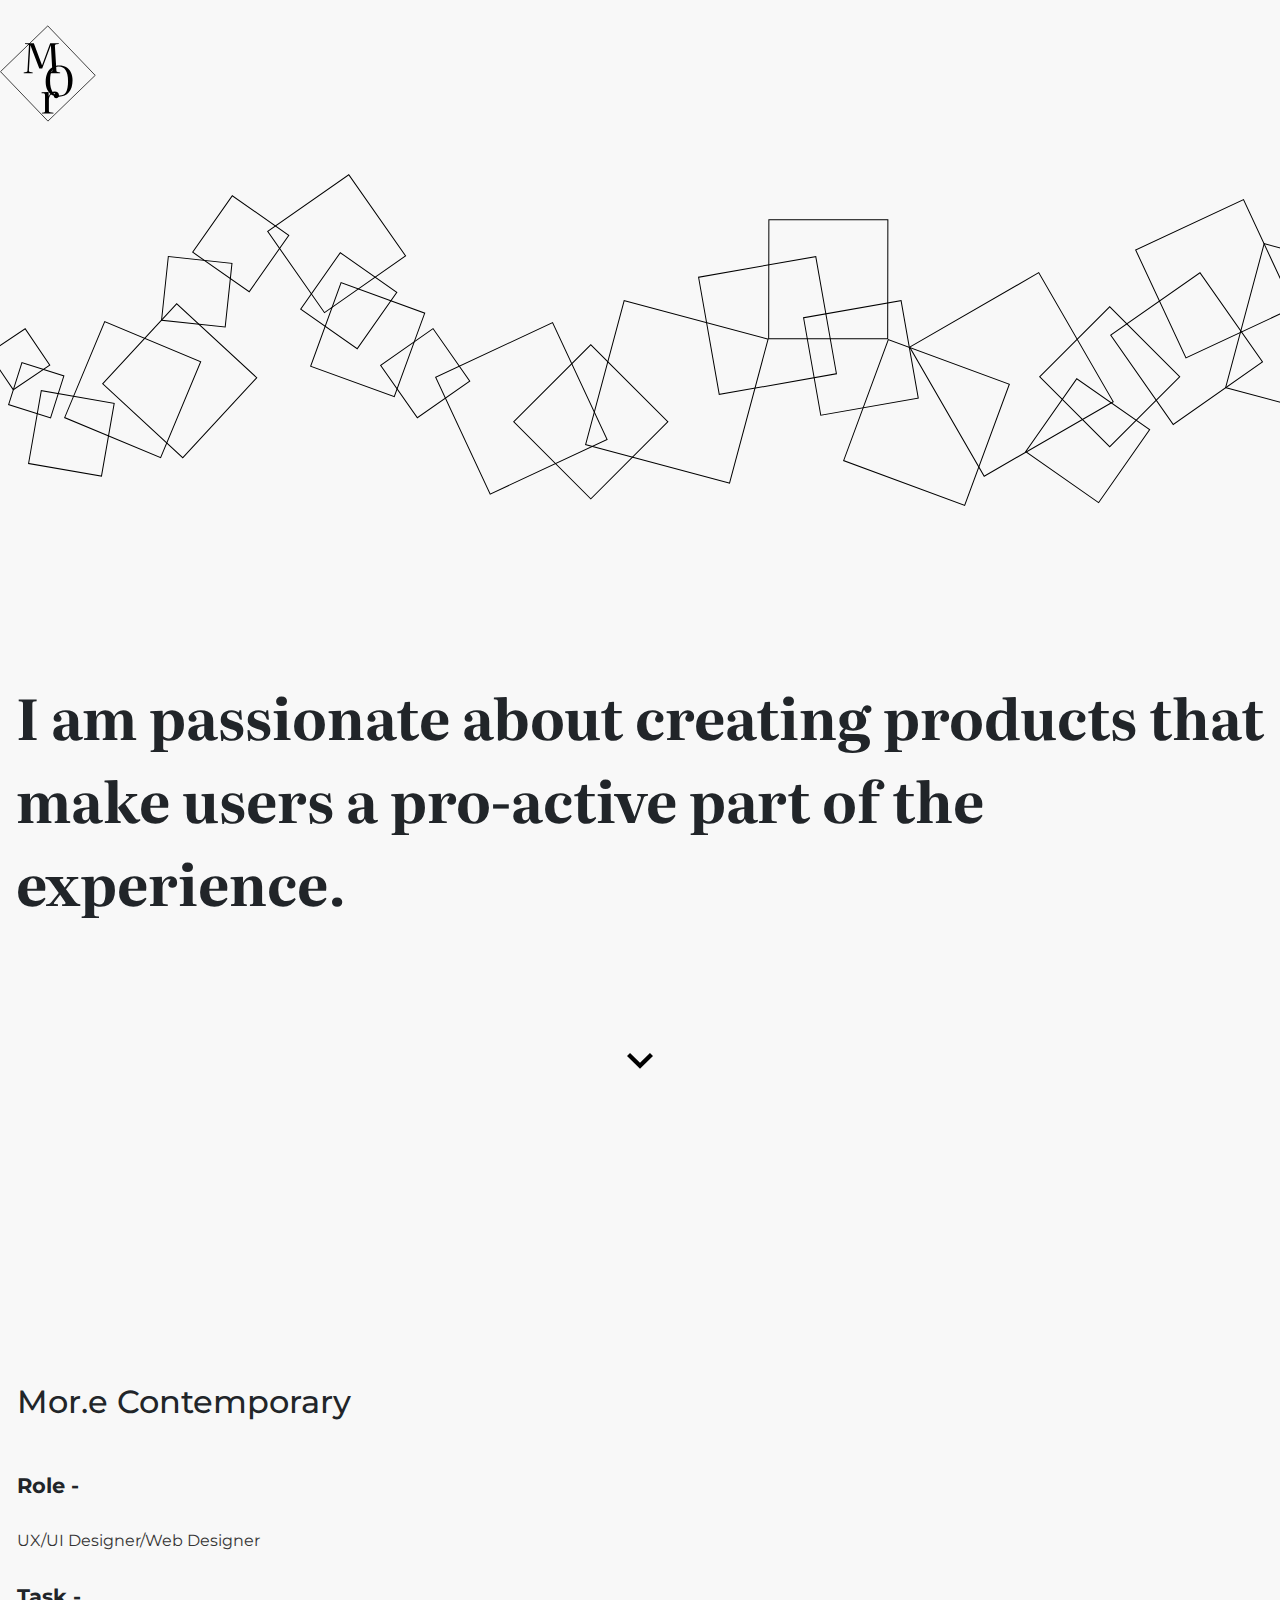
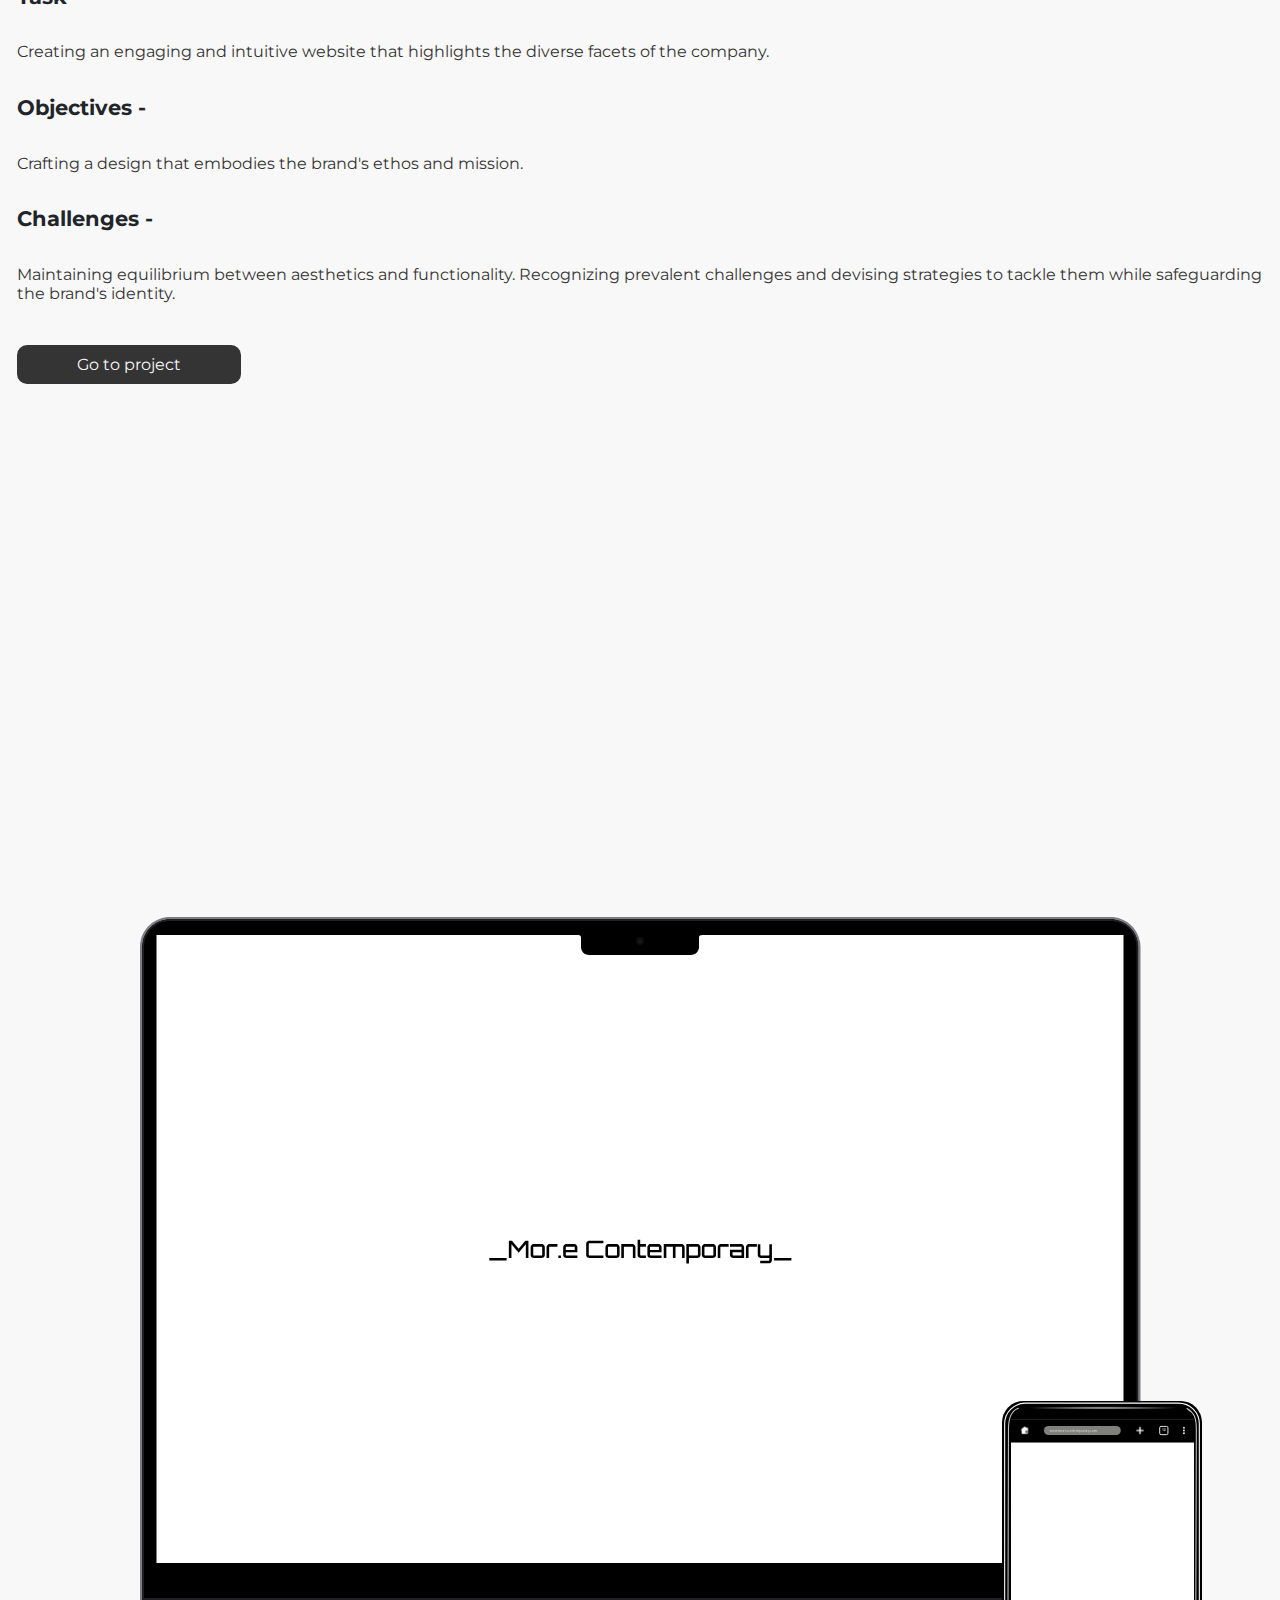
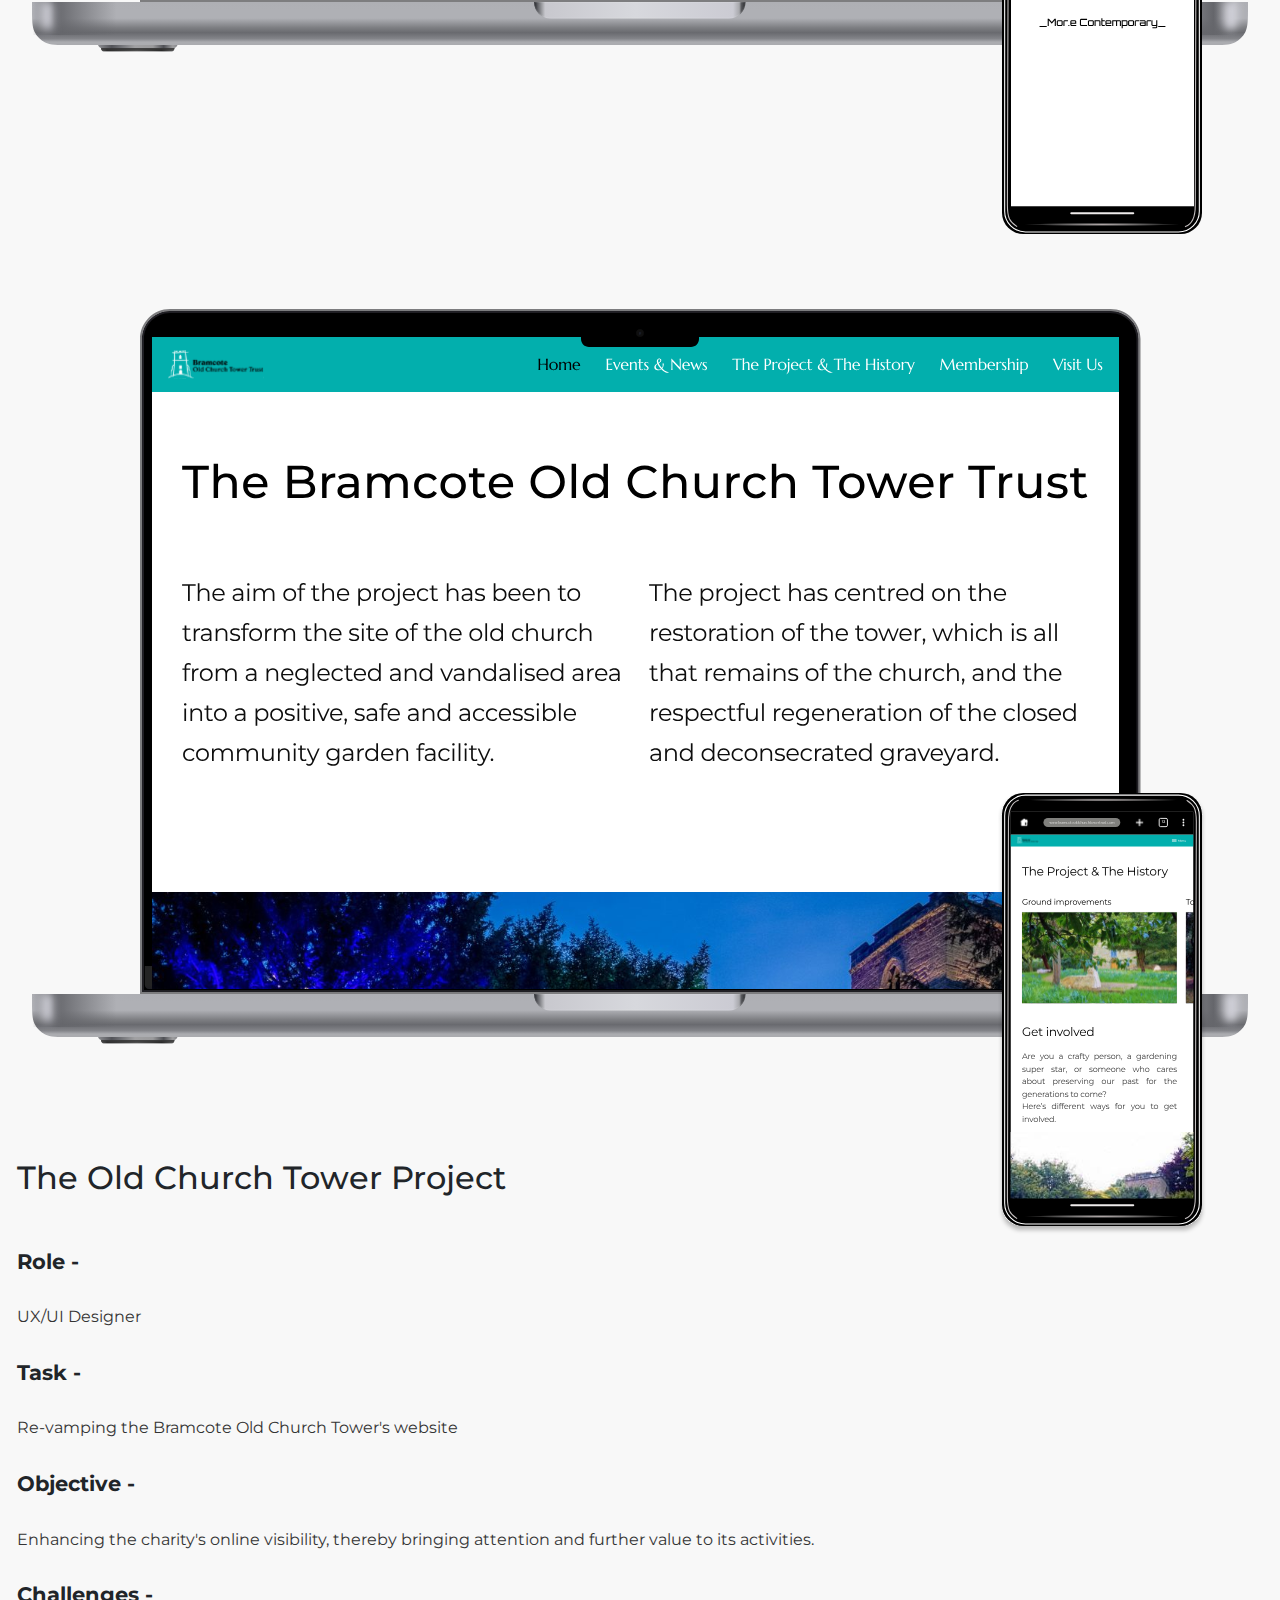
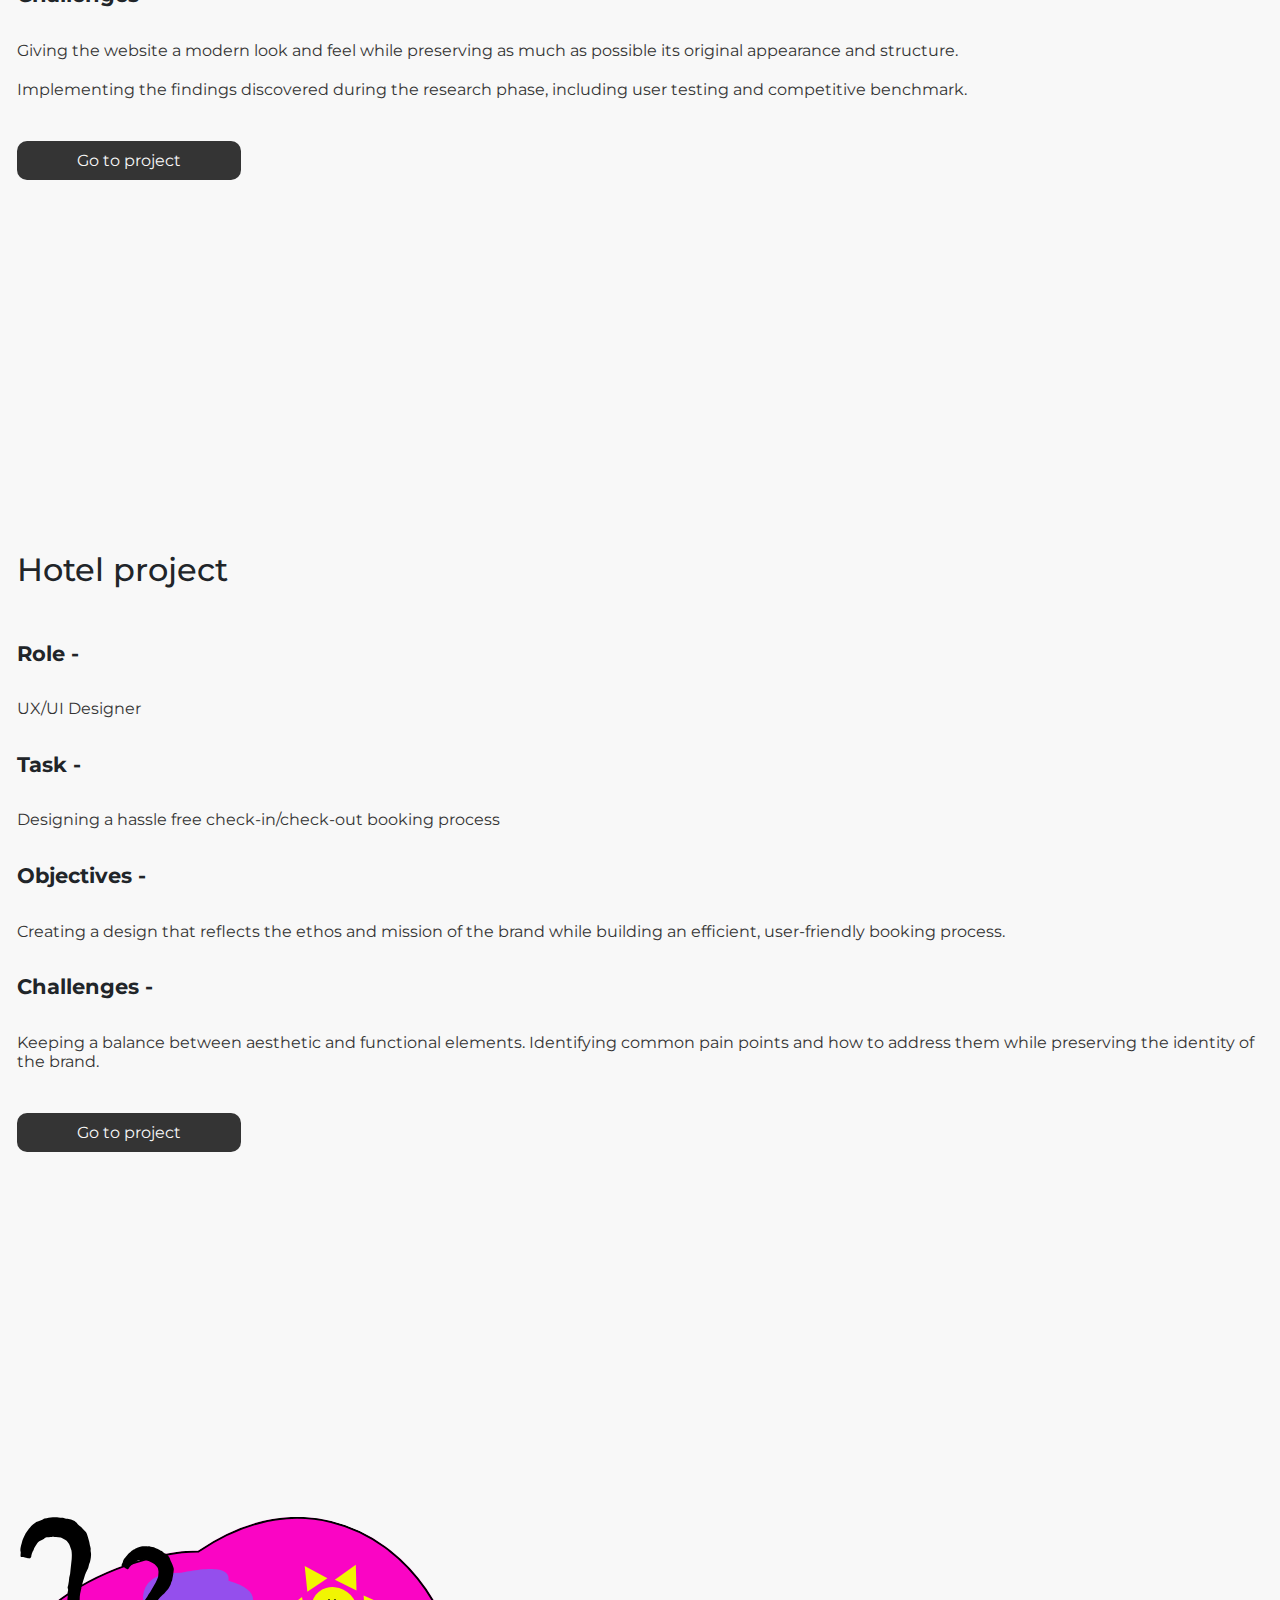
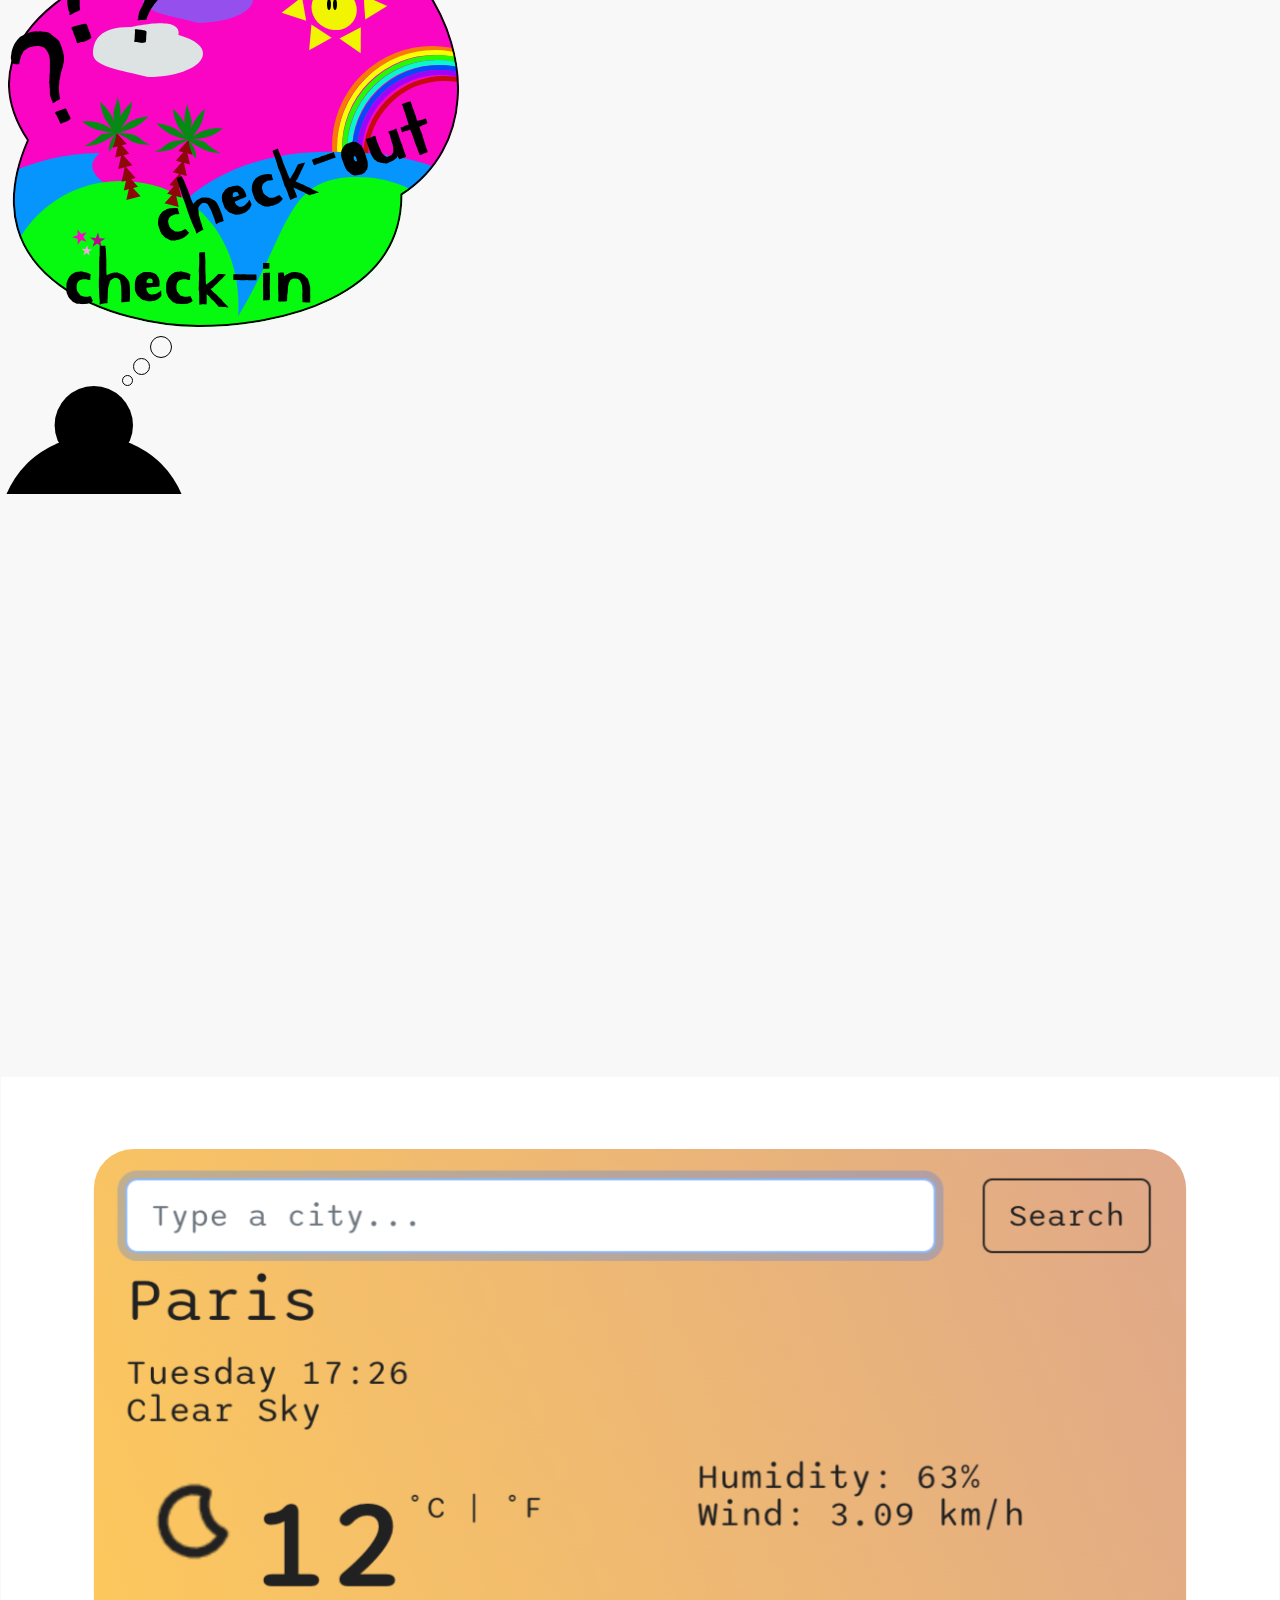
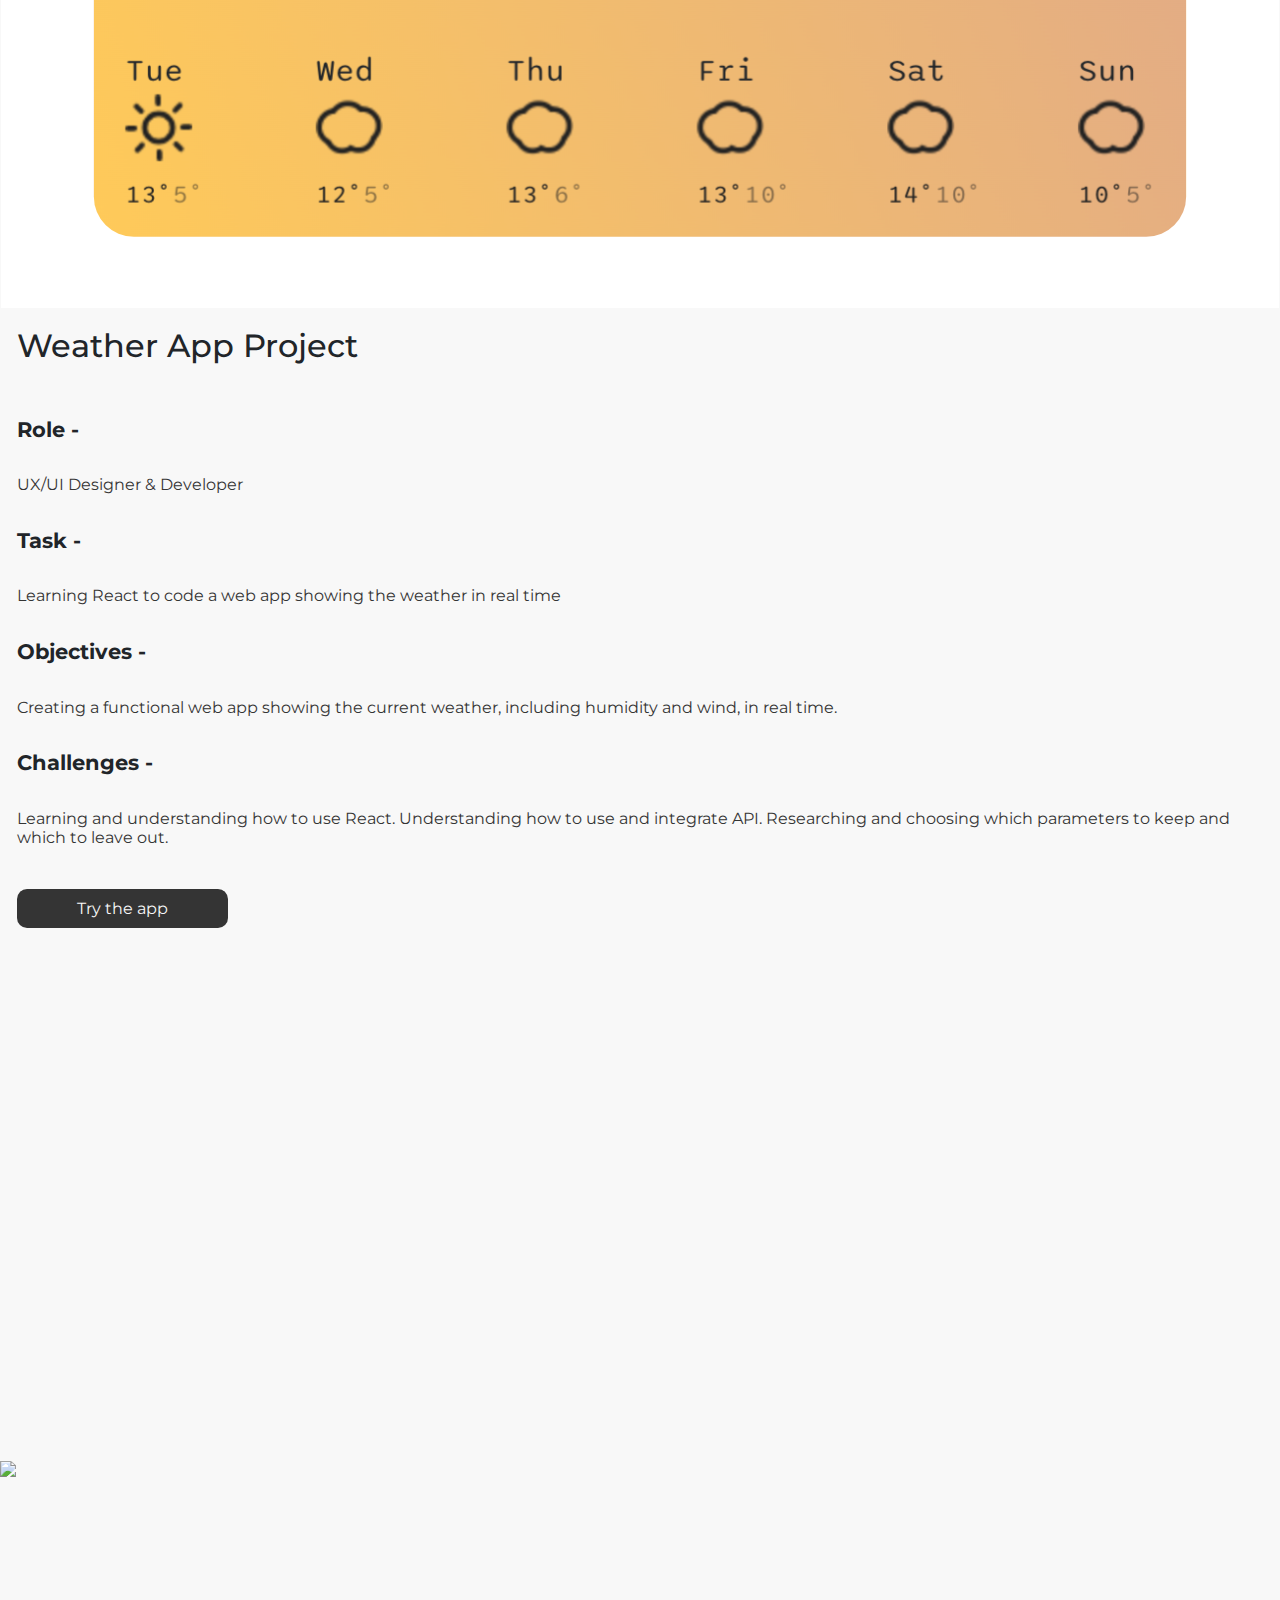
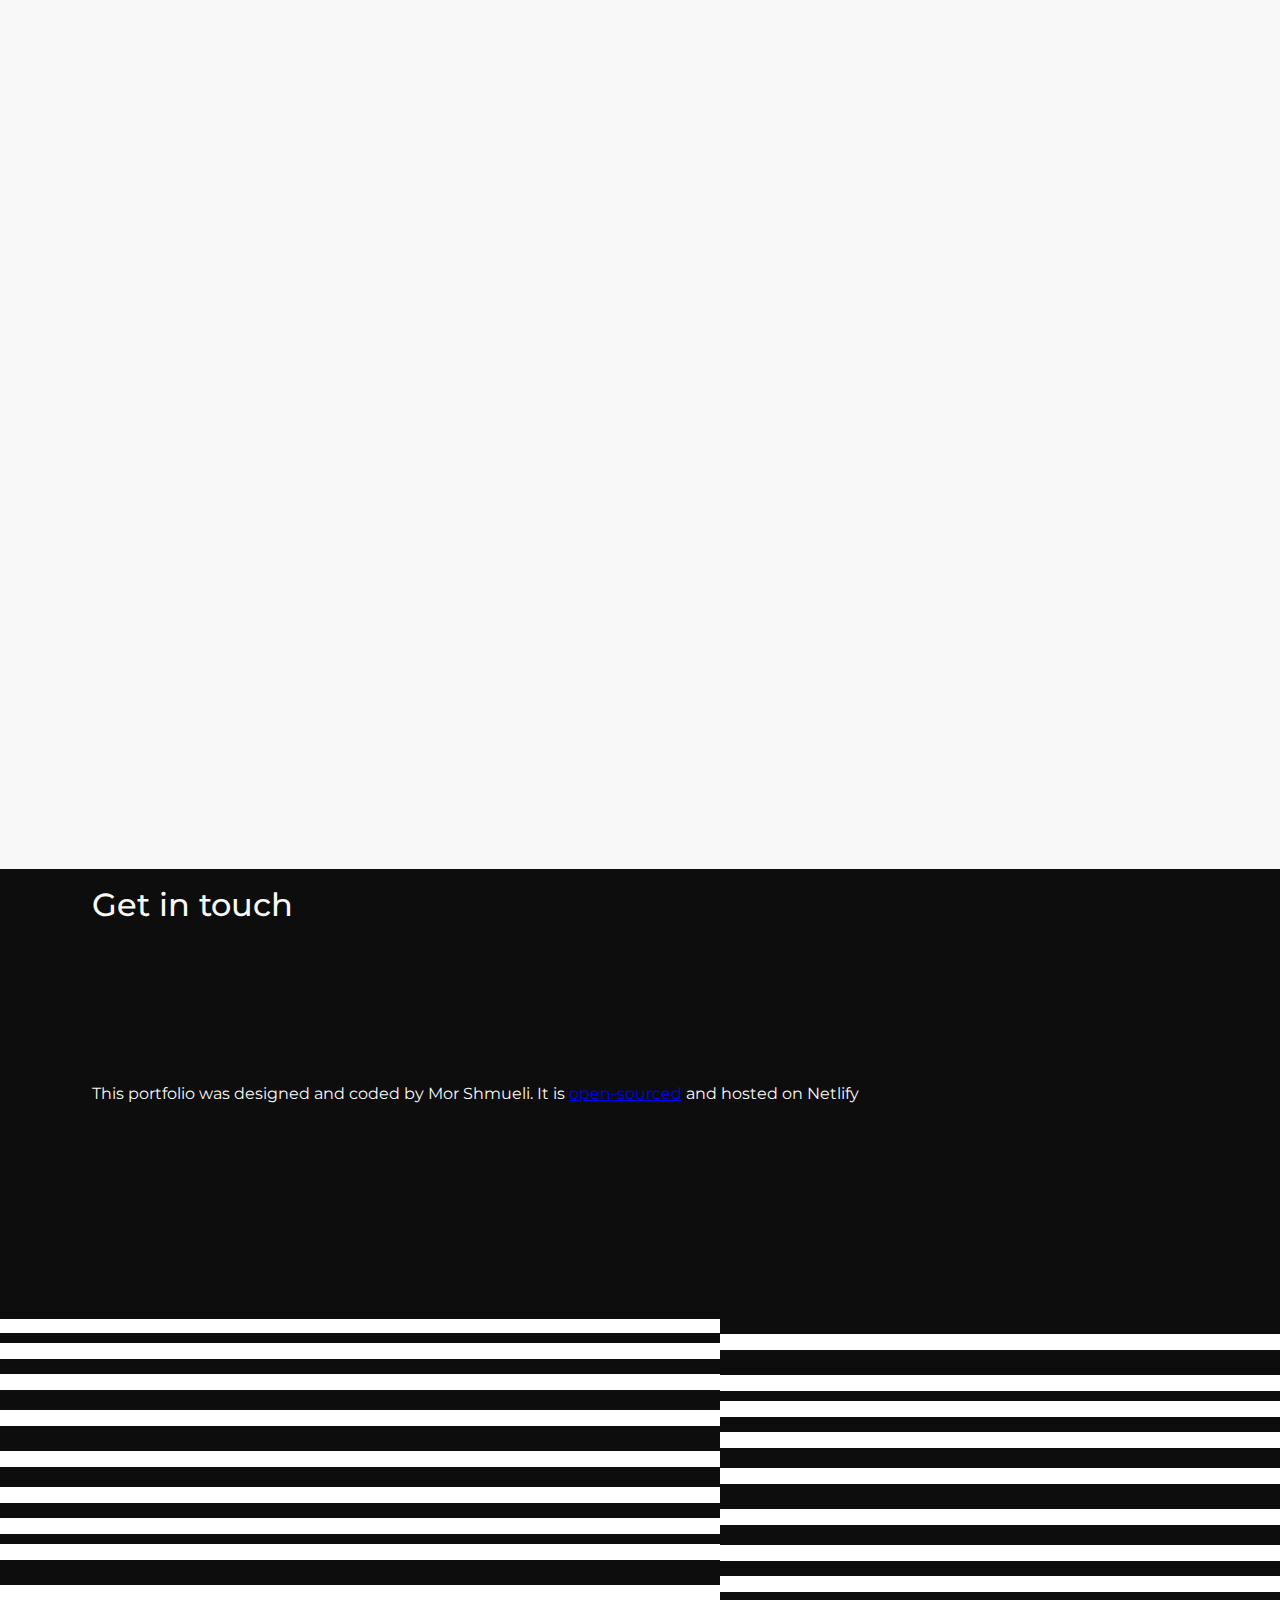
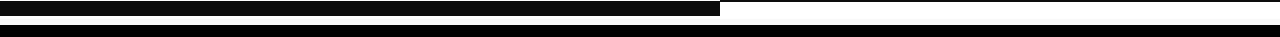
==== commit fff08147: "edited text for mor.e contemporary task" ====
--- a/index.html
+++ b/index.html
@@ -65,8 +65,8 @@
           <p>UX/UI Designer/Web Designer</p>
           <h4 class="WorkSpecs">Task -</h4>
           <p>
-            Designing an interactive and user friendly website showcasing the
-            various aspect of the company.
+            Creating an engaging and intuitive website that highlights the
+            diverse facets of the company.
           </p>
           <h4 class="WorkSpecs">Objectives -</h4>
           <p>Crafting a design that embodies the brand's ethos and mission.</p>
